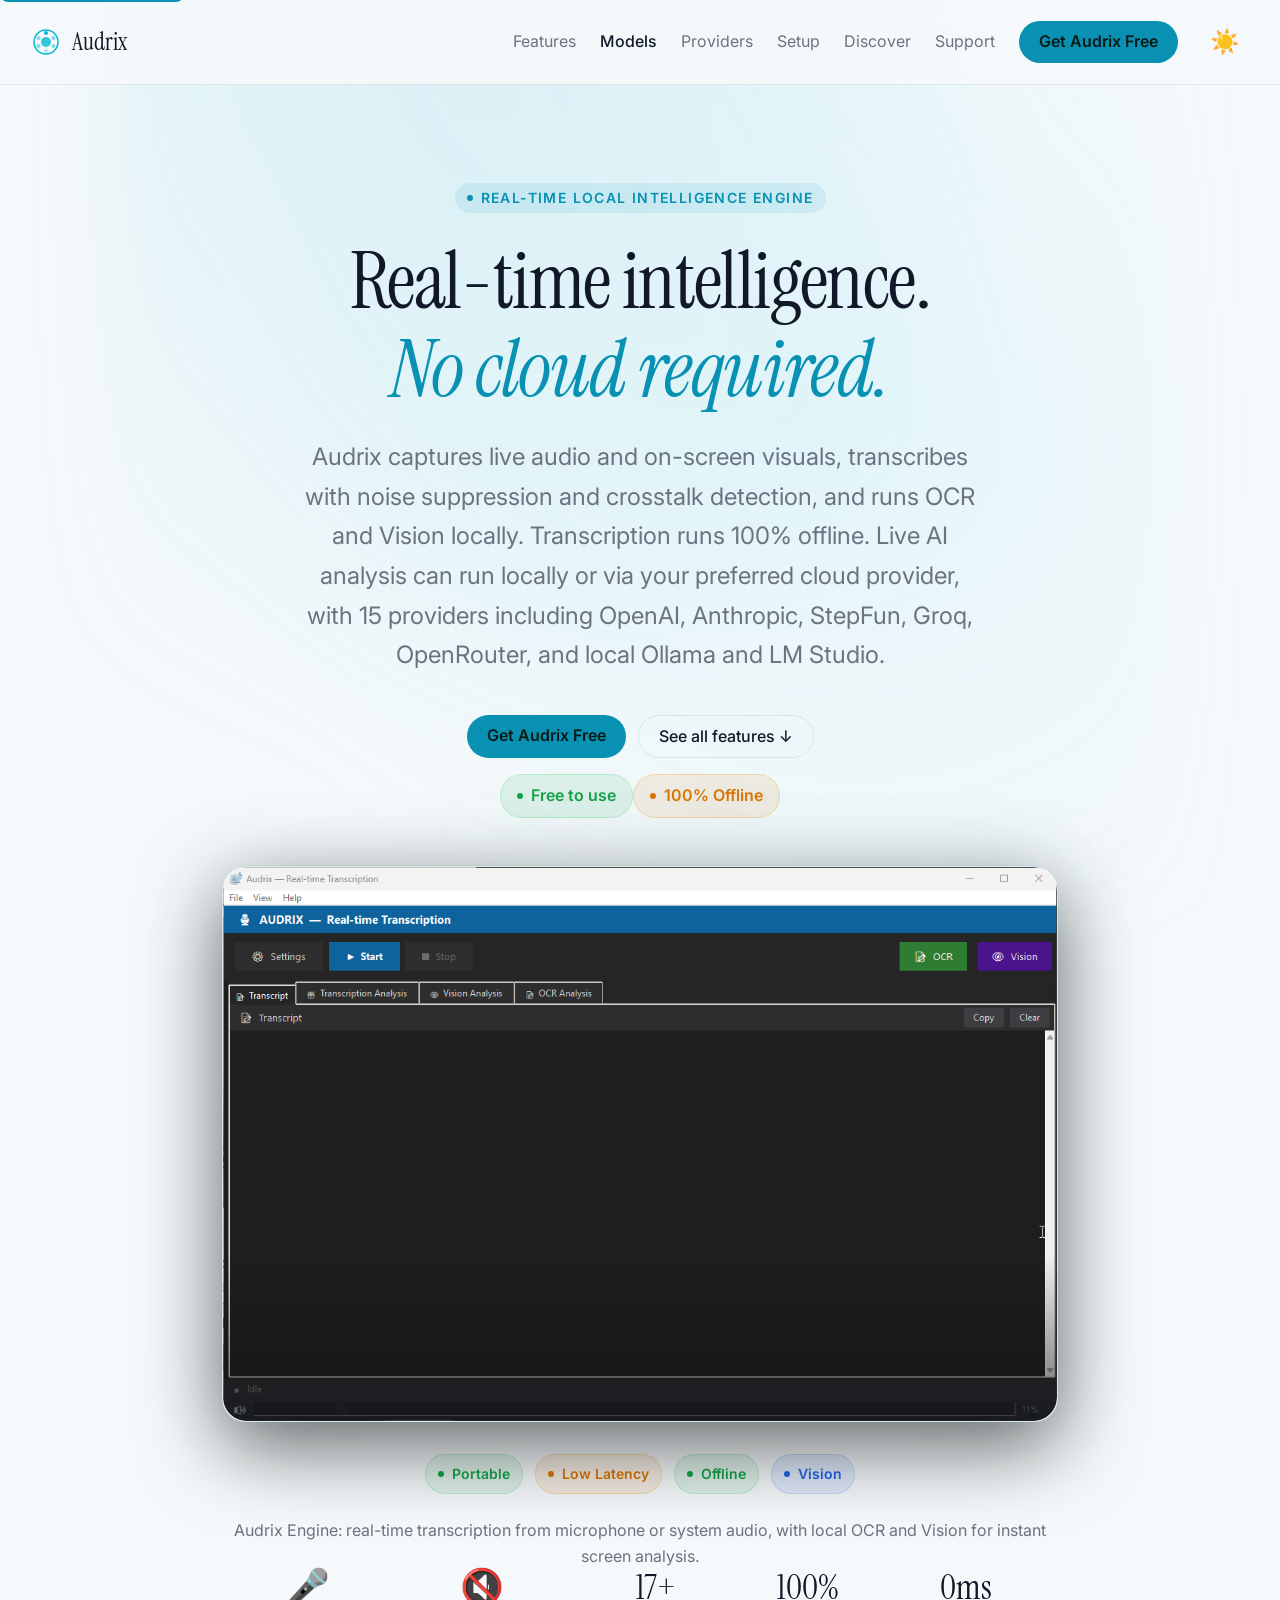
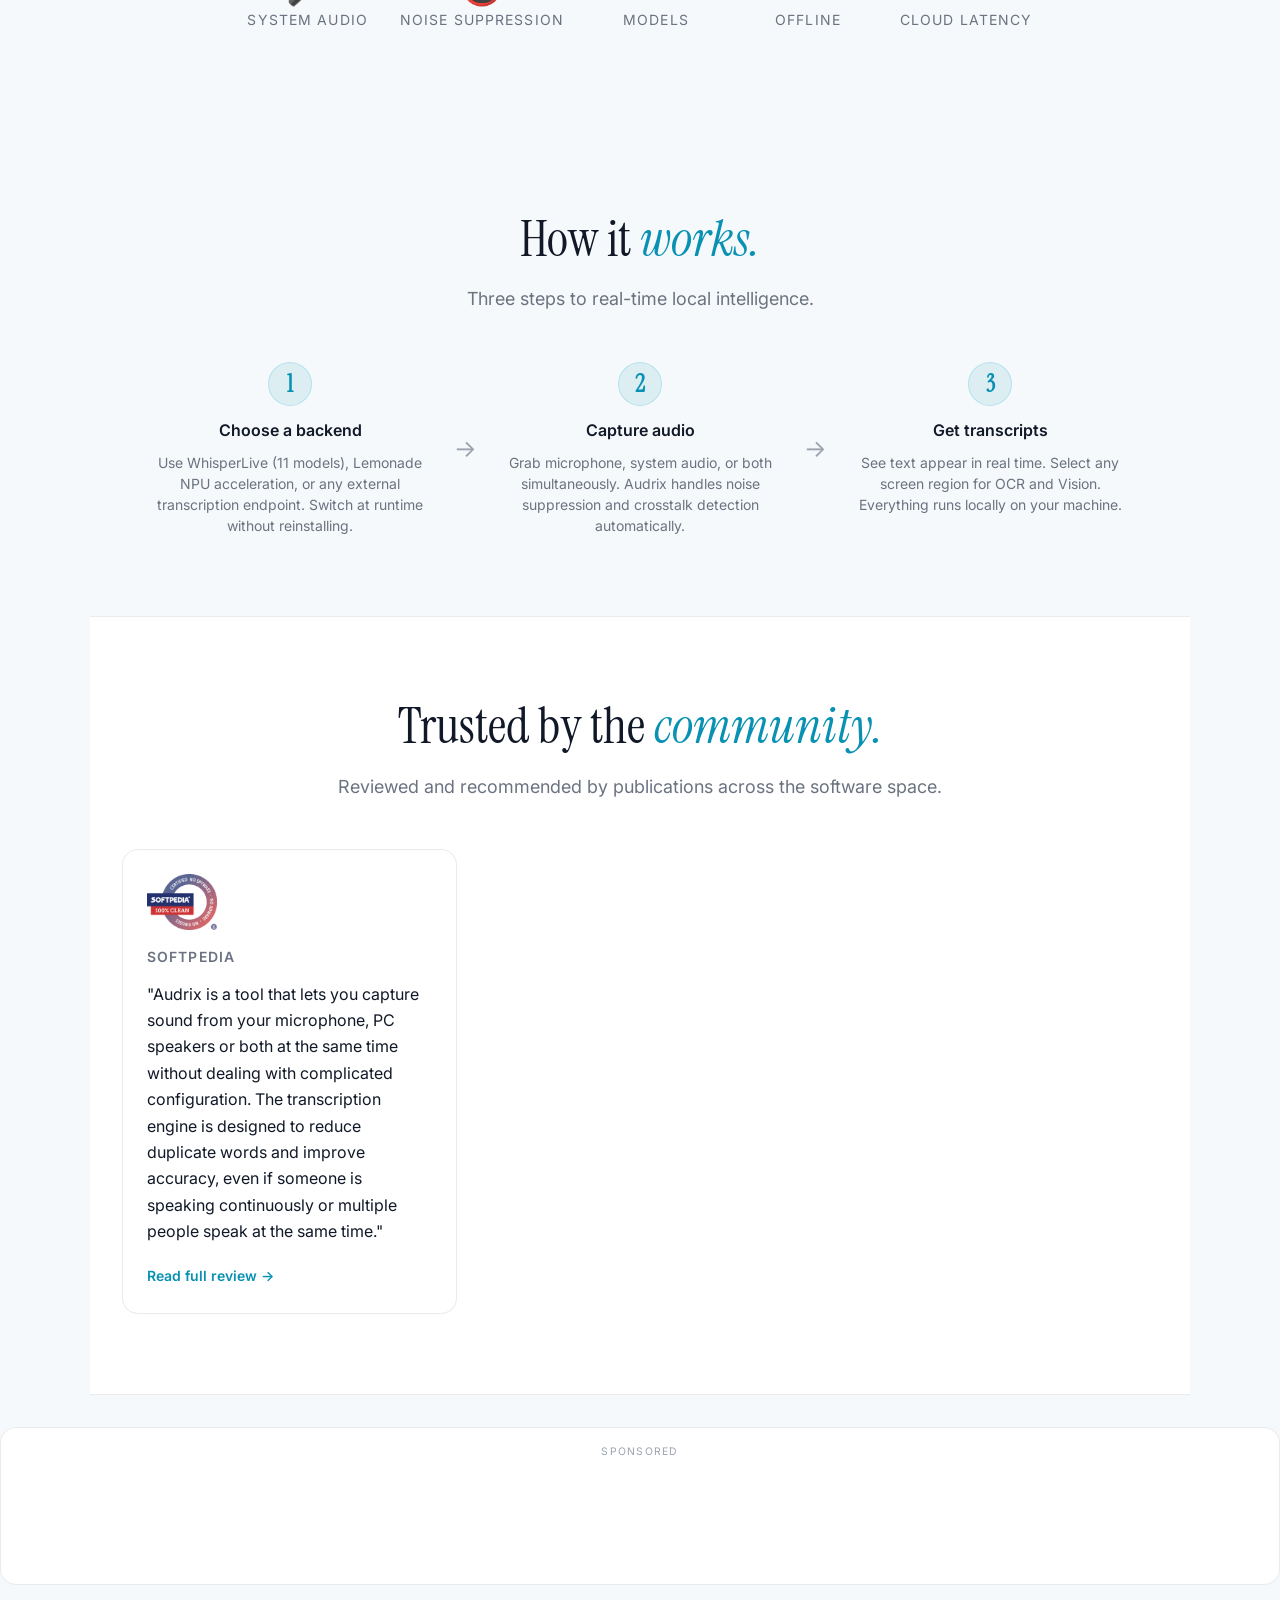
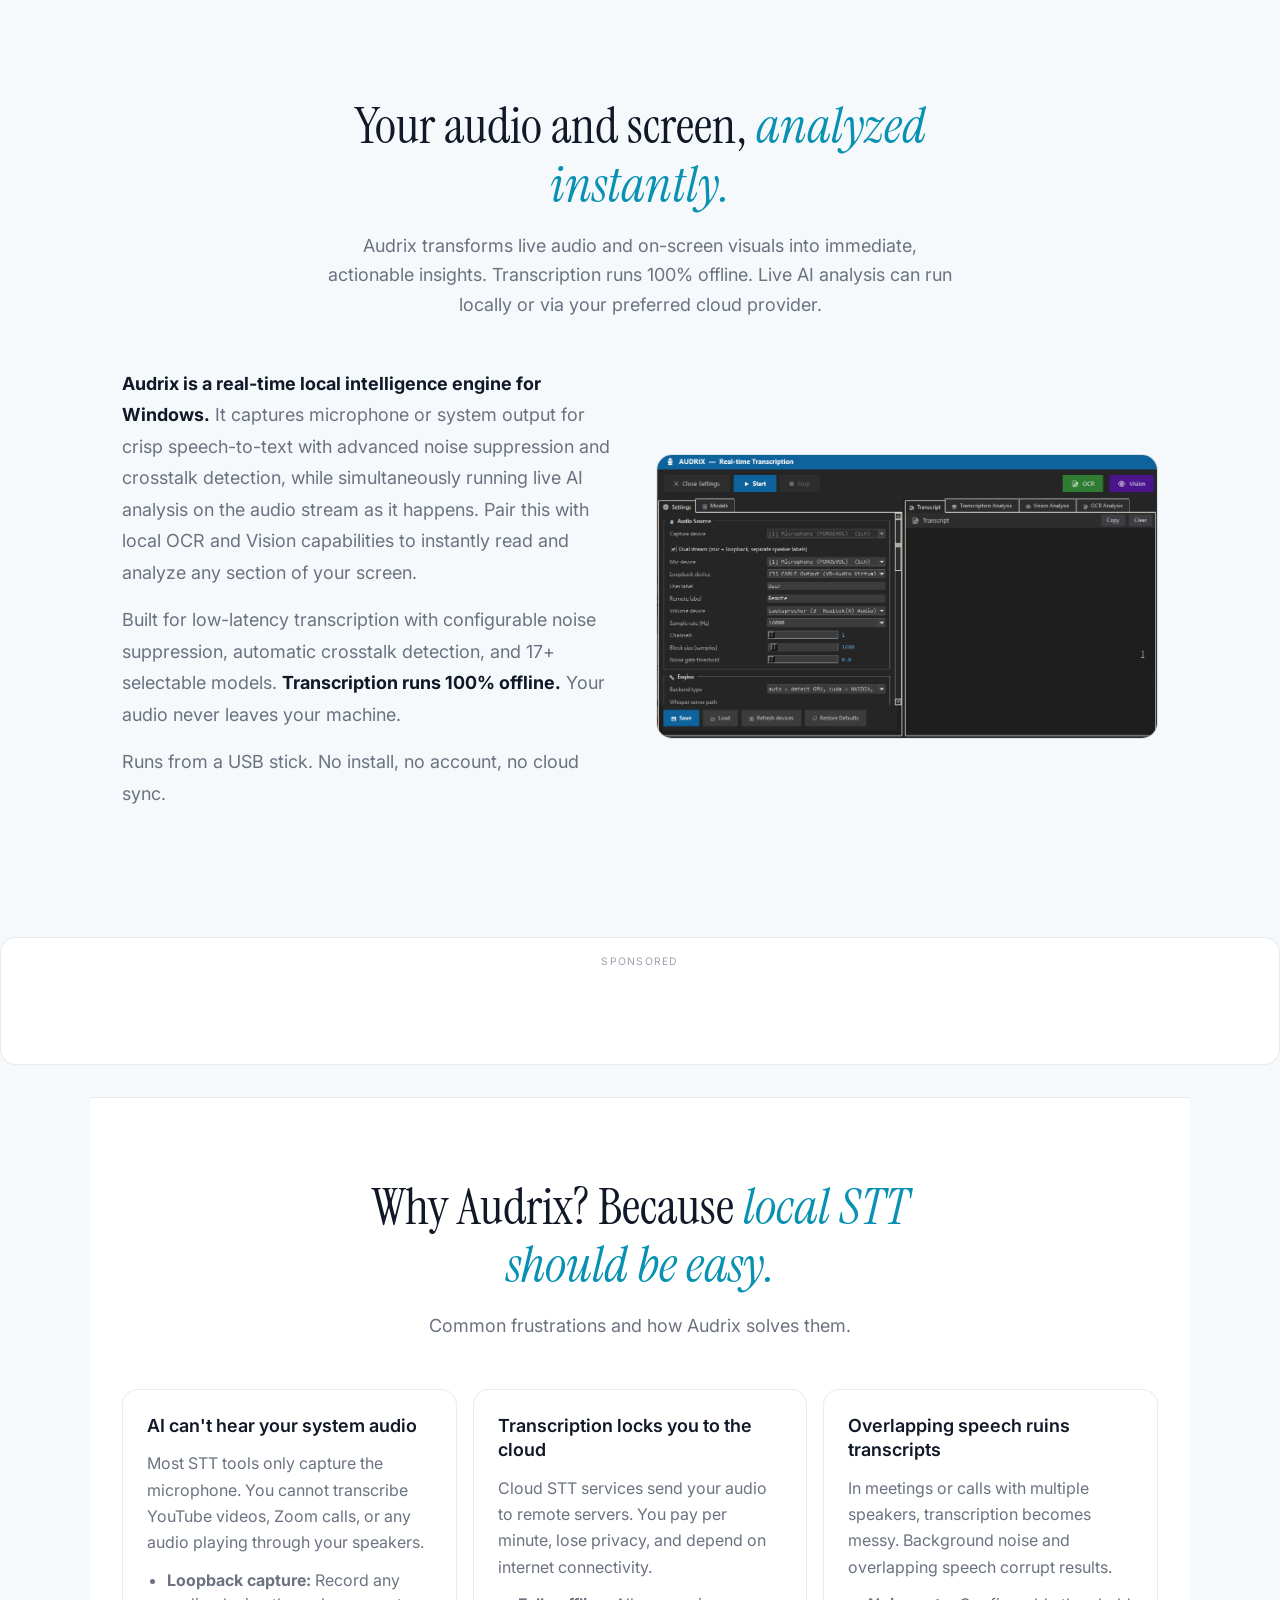
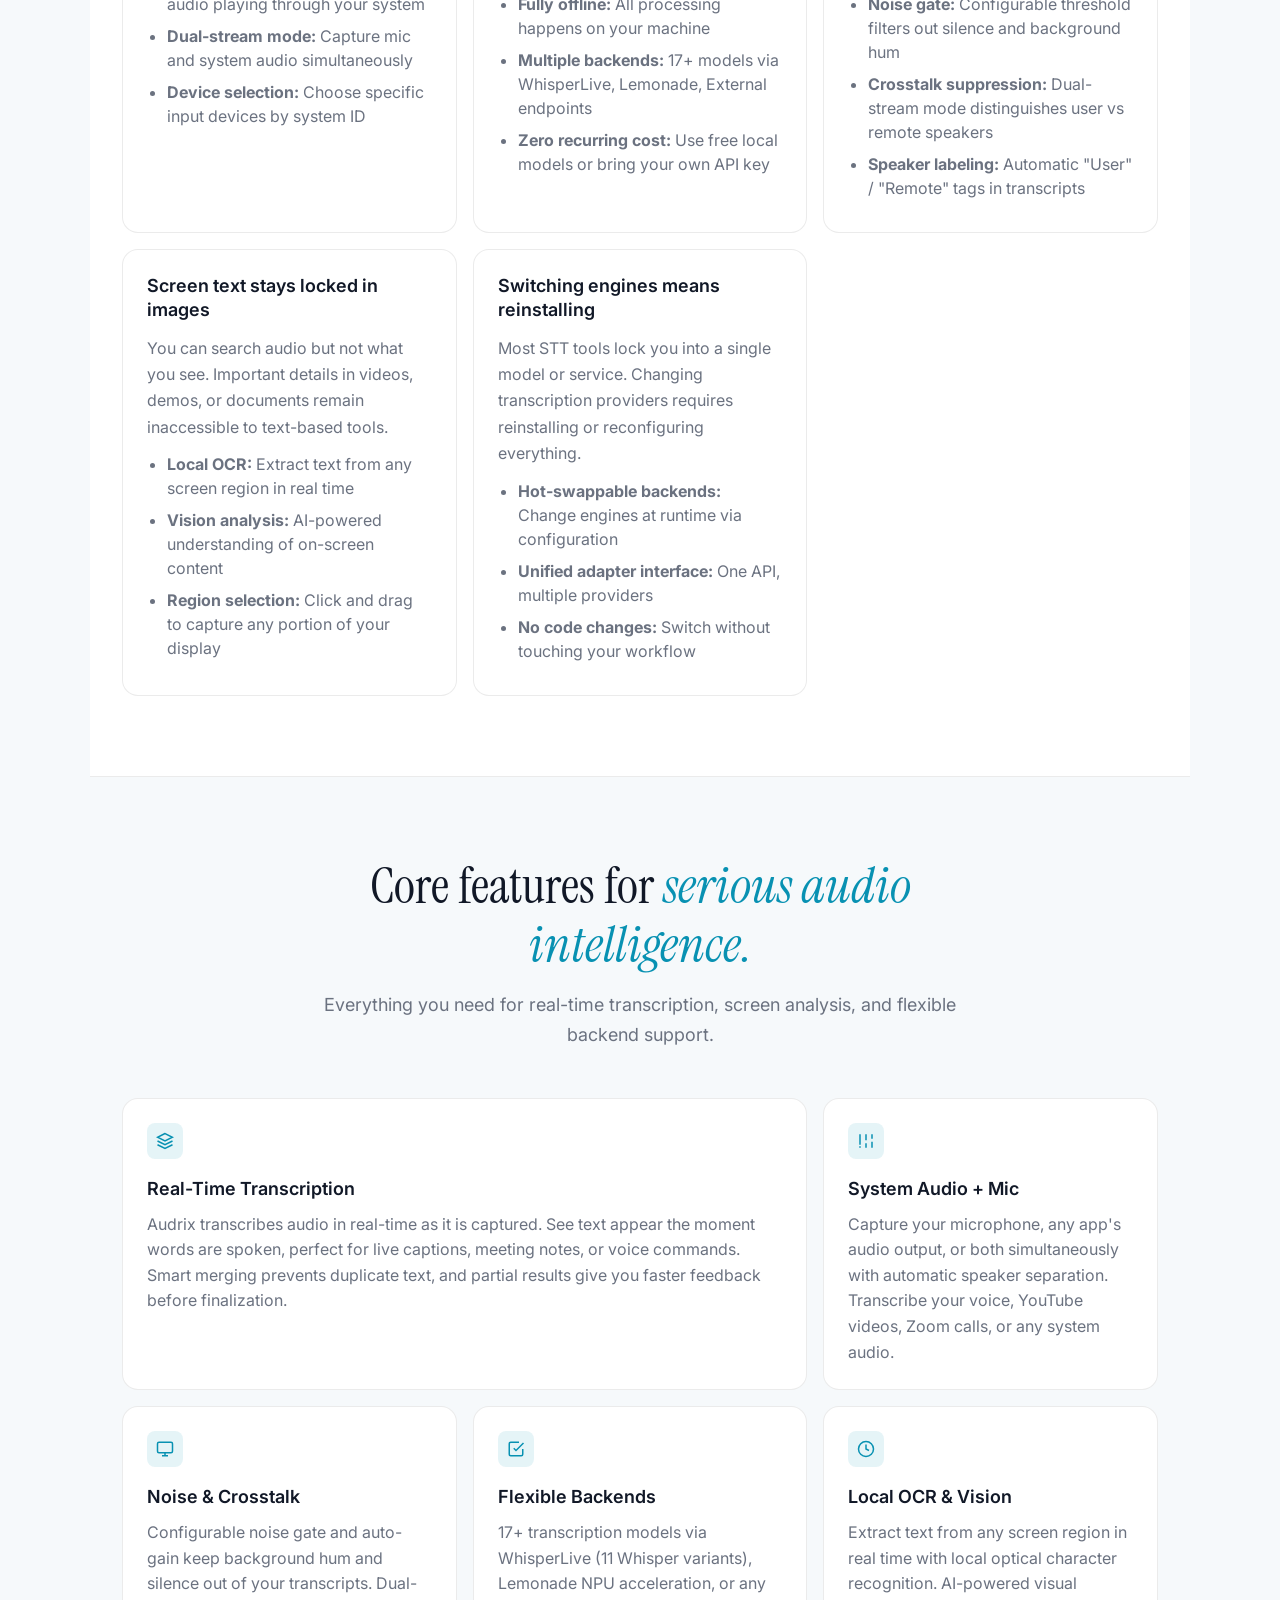
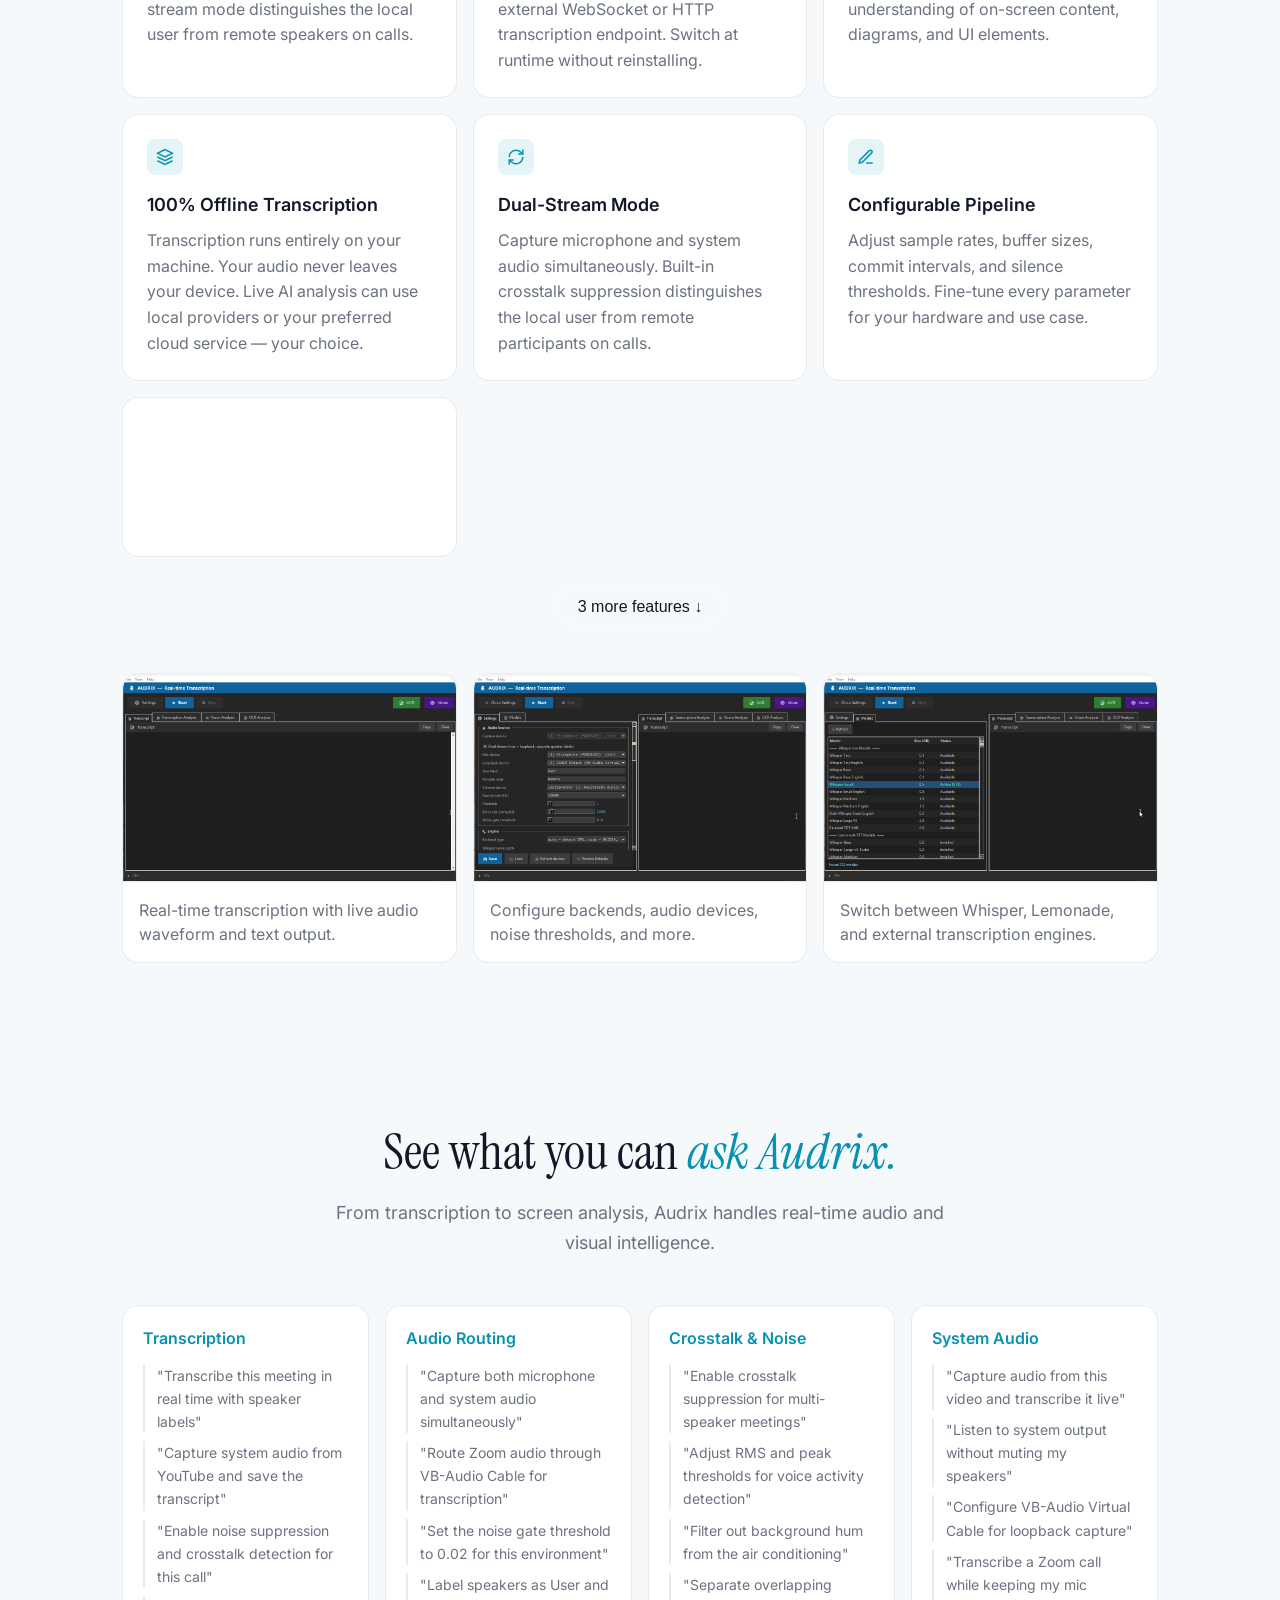
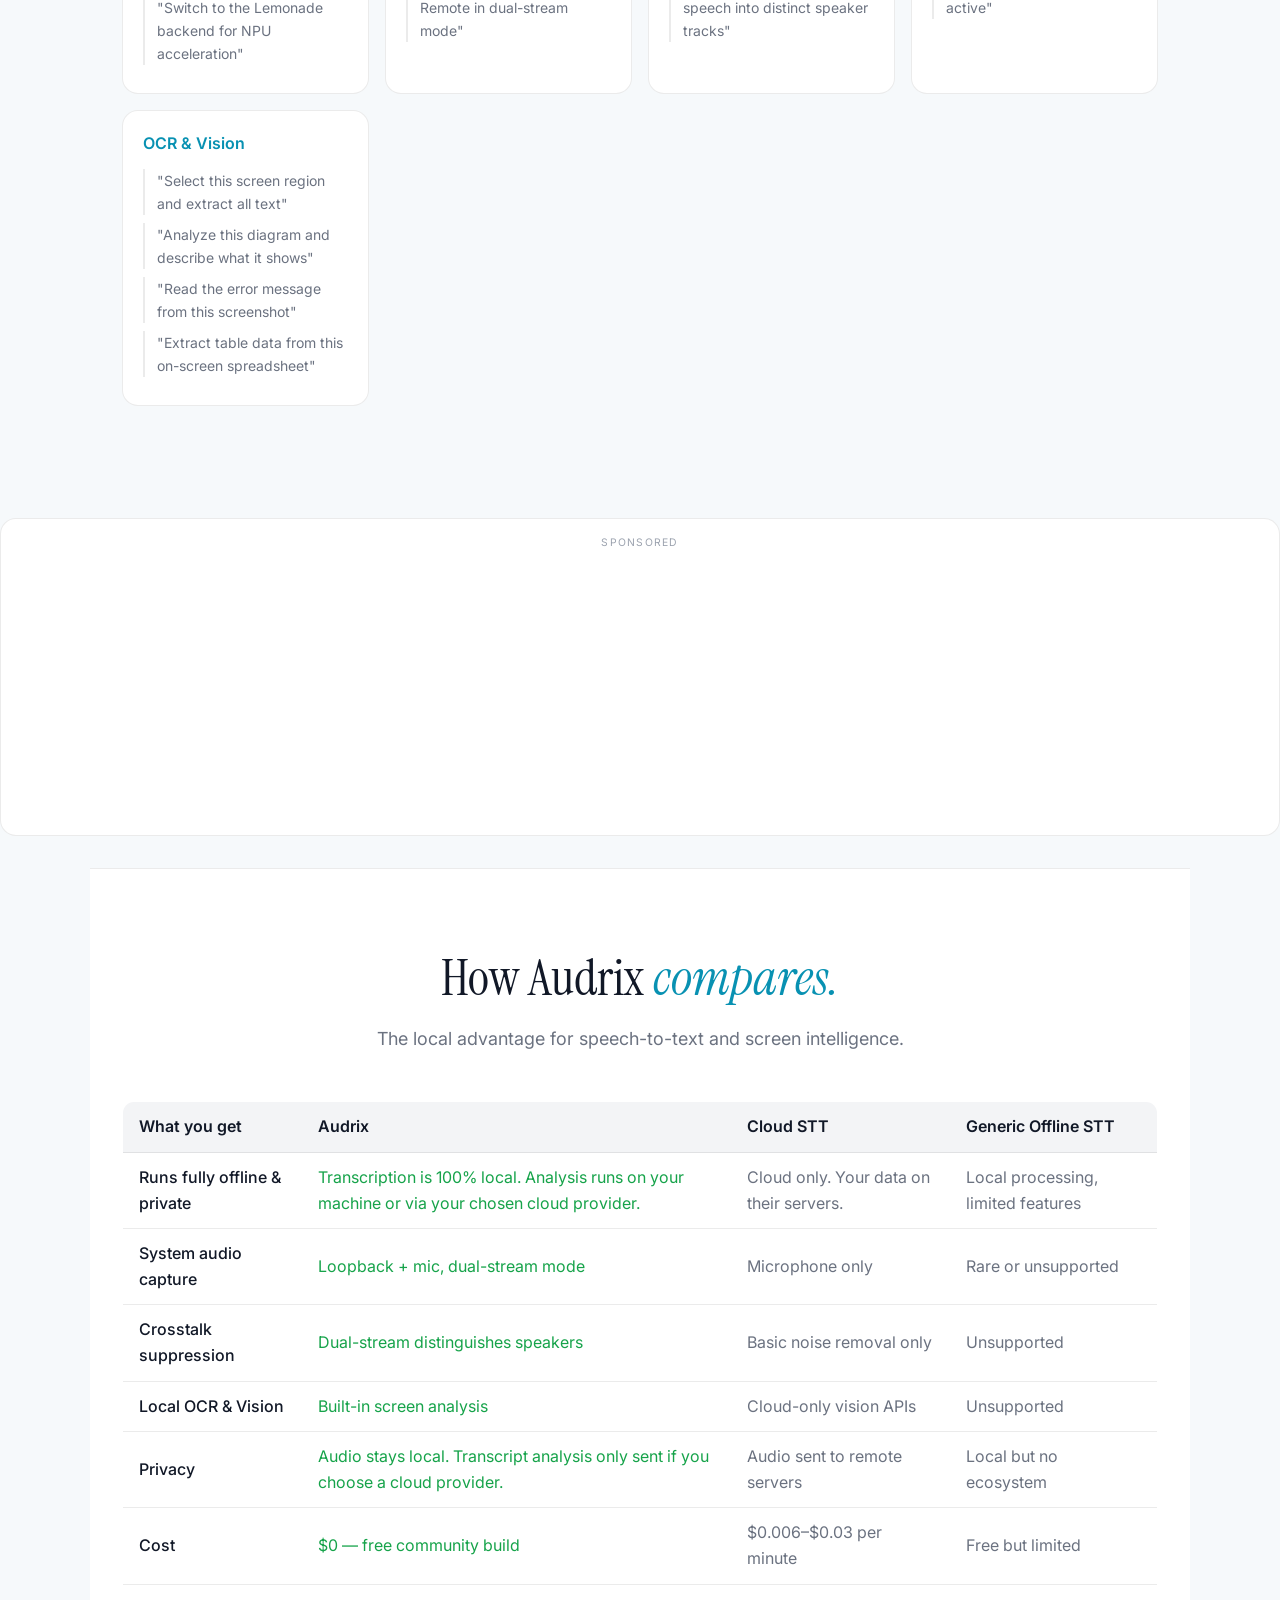
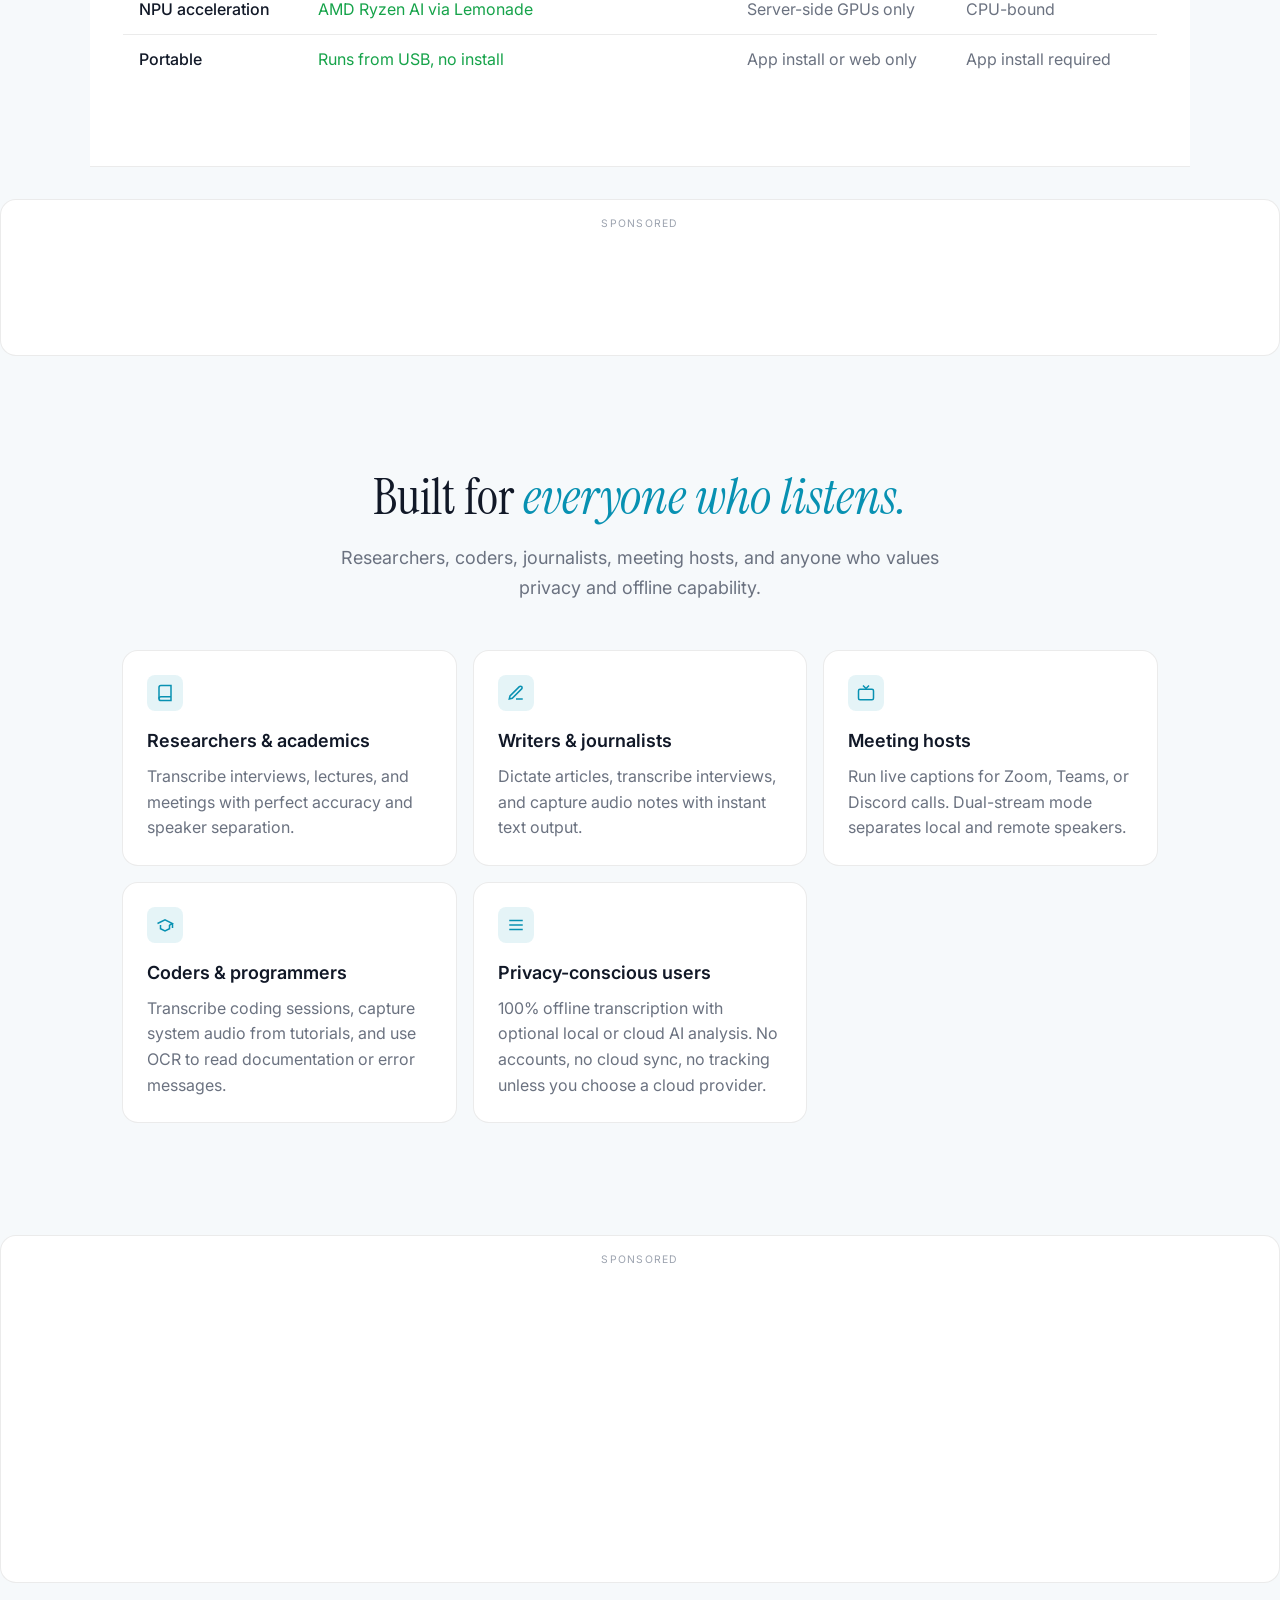
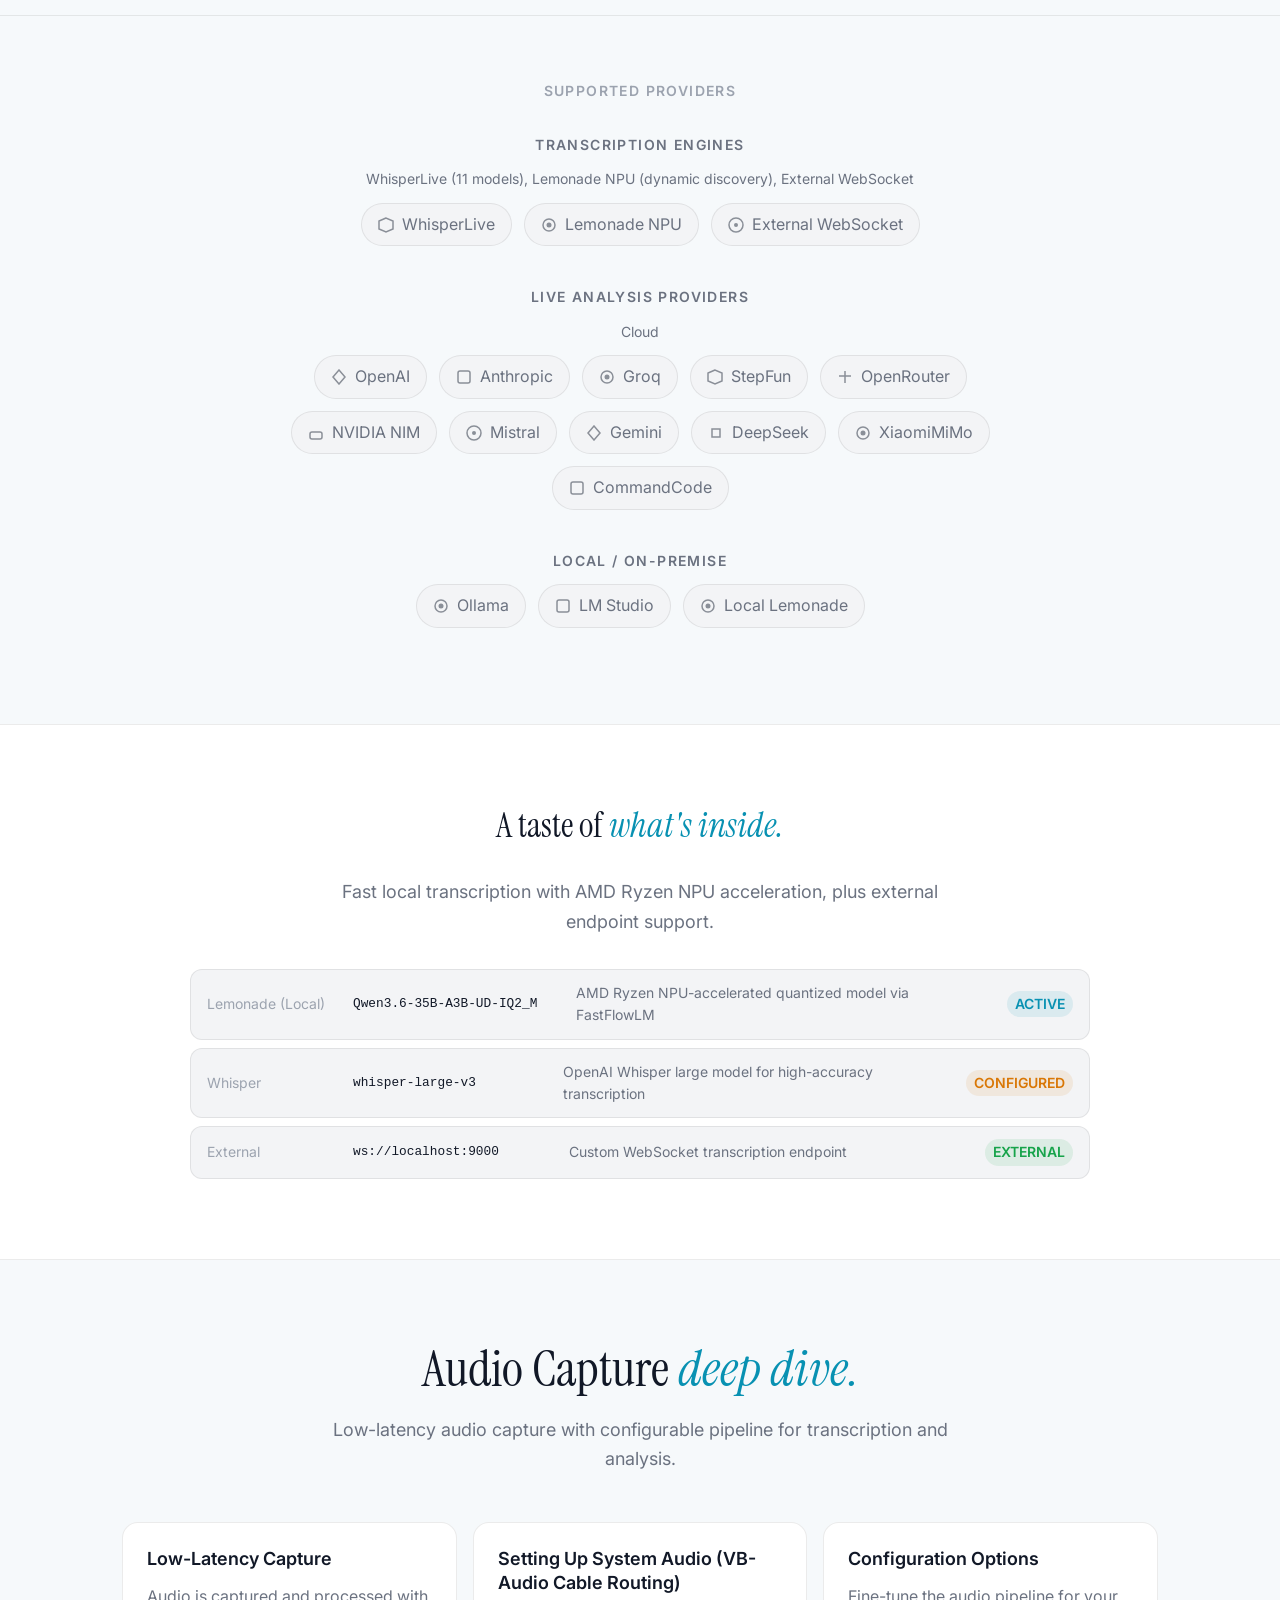
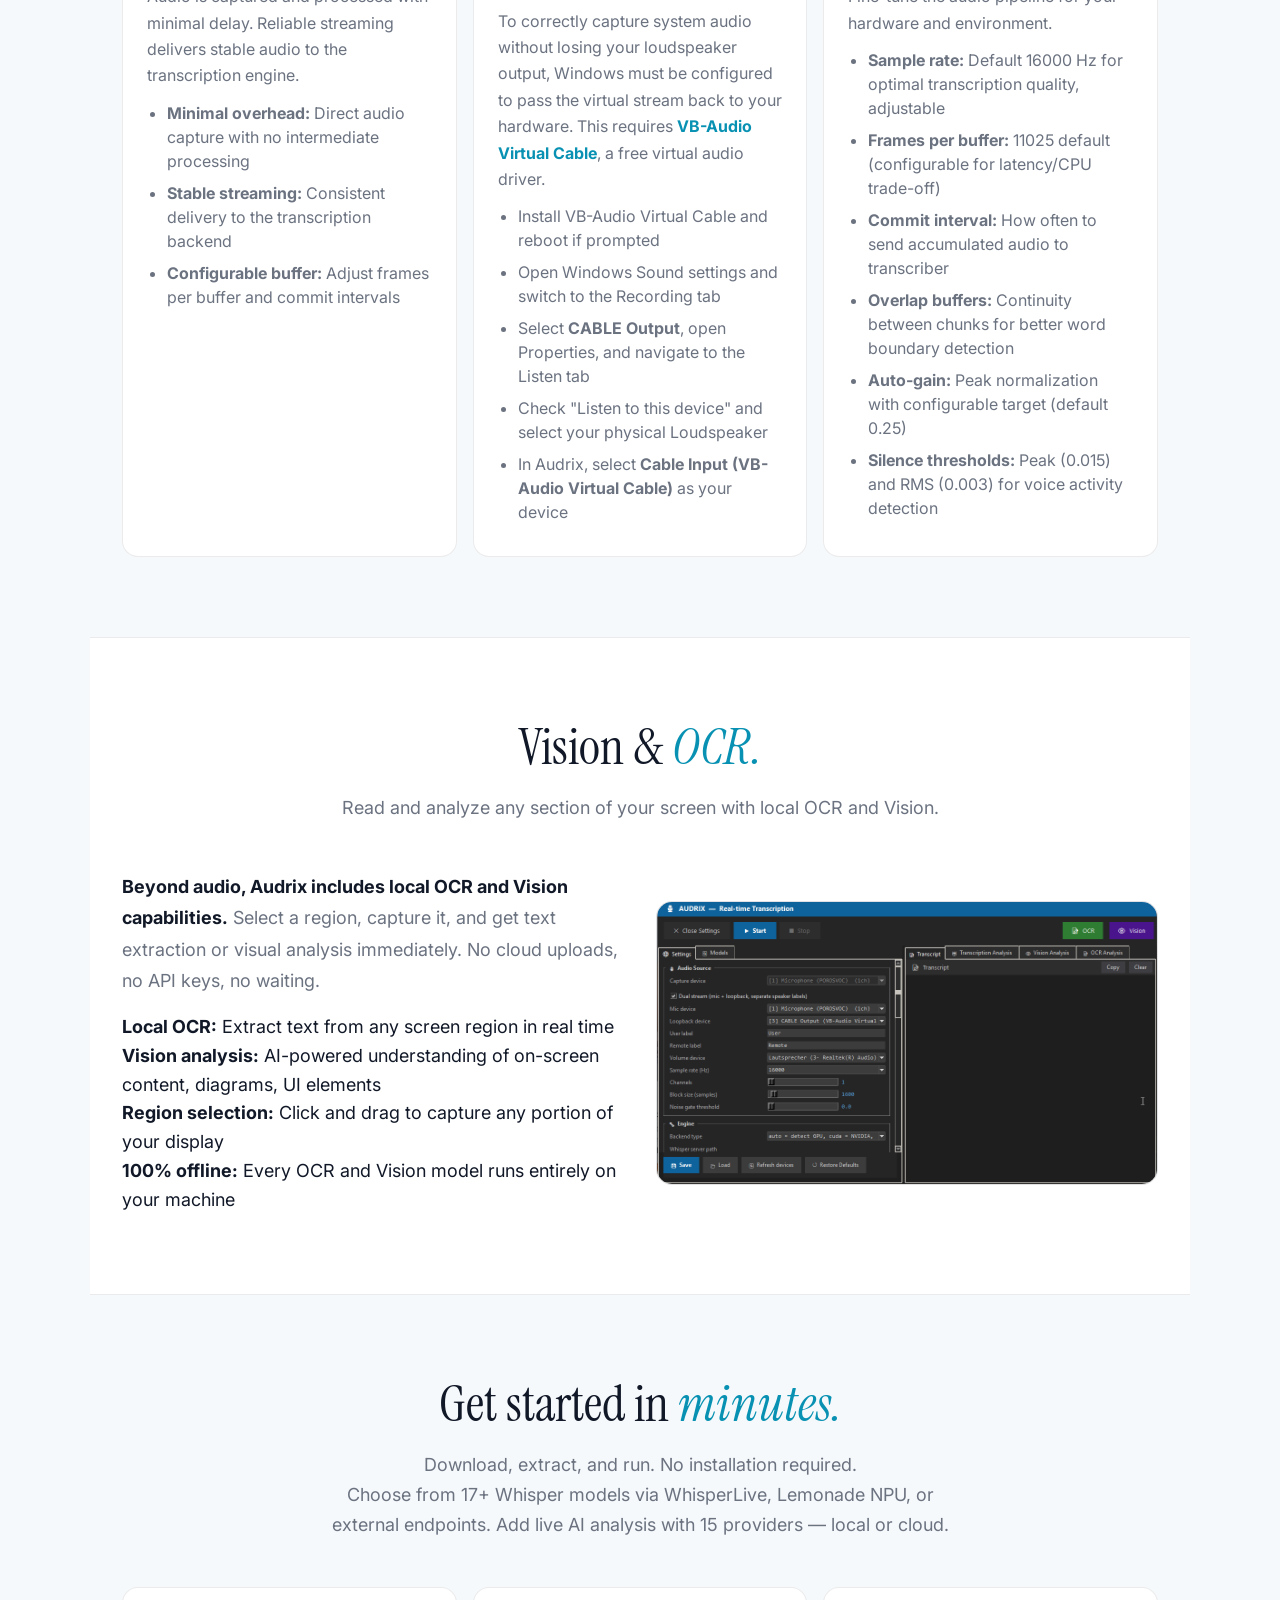
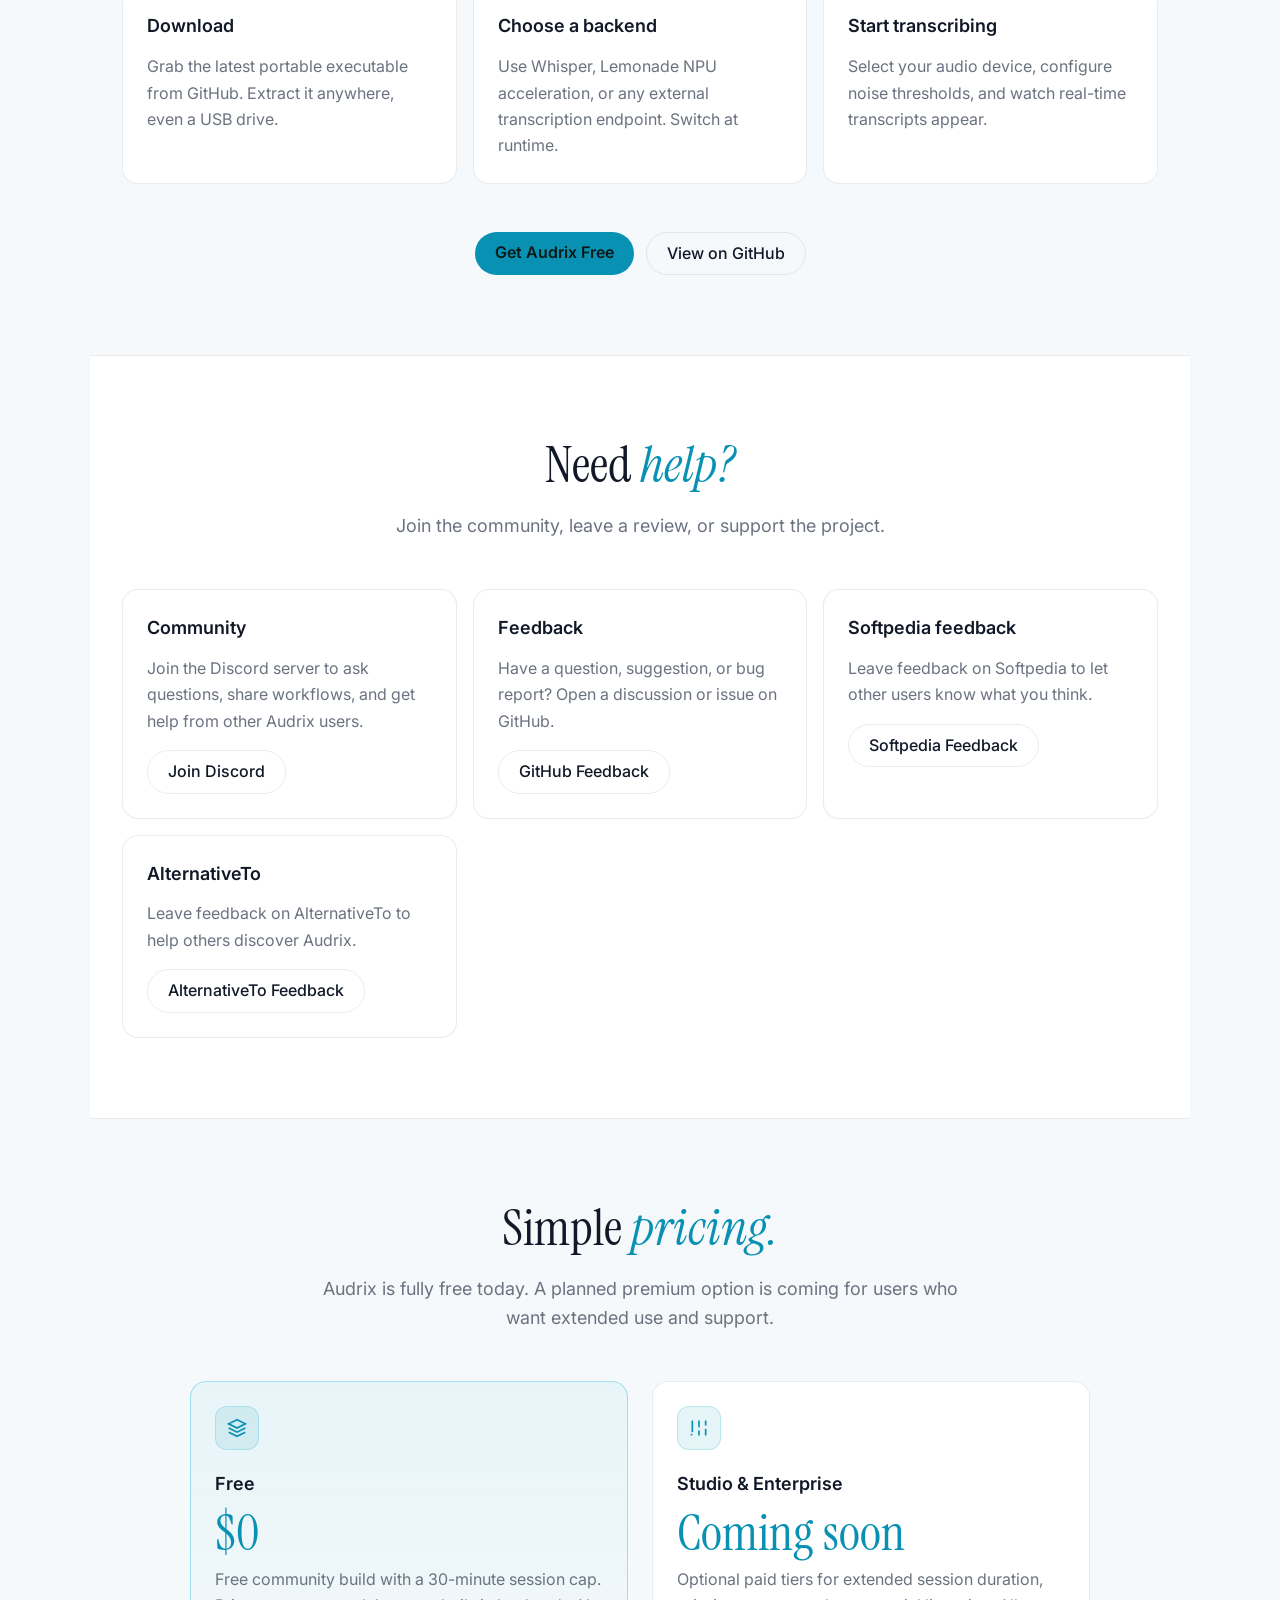
==== docs/index.html @ e97de939 "feat(docs): correct wording audit for models, providers, and offline claims" ====
<!DOCTYPE html>
<html lang="en">
<head>
<meta charset="UTF-8">
<meta name="viewport" content="width=device-width, initial-scale=1.0">
<noscript><meta http-equiv="refresh" content="0; URL=https://tetramatrix.github.io/Audrix/"></noscript>
<script>
(function(){
  var stored=localStorage.getItem('theme');
  if(stored){document.documentElement.setAttribute('data-theme',stored);}
  else if(window.matchMedia&&window.matchMedia('(prefers-color-scheme: light)').matches){
    document.documentElement.setAttribute('data-theme','light');
  }
})();
</script>

<!-- Google Ads -->
<script async src="https://pagead2.googlesyndication.com/pagead/js/adsbygoogle.js?client=ca-pub-6449563648591184"
     crossorigin="anonymous"></script>

<title>Audrix - Real-Time Local Intelligence Engine</title>
<meta name="description" content="Audrix is a real-time local intelligence engine for Windows. 17+ Whisper models for 100% offline speech-to-text, plus live transcript analysis with 15 AI providers — local Ollama, LM Studio, Lemonade, or cloud OpenAI, Anthropic, StepFun, Groq, and more.">
<meta property="og:title" content="Audrix - Real-Time Local Intelligence Engine">
<meta property="og:description" content="Real-time local intelligence on Windows. 17+ Whisper models for offline speech-to-text, plus live transcript analysis with 15 AI providers — local or cloud. Audio stays on your machine.">
<meta property="og:type" content="website">
<meta property="og:url" content="https://tetramatrix.github.io/Audrix/">
<meta name="twitter:card" content="summary_large_image">
<meta name="twitter:title" content="Audrix - Real-Time Local Intelligence Engine">
<meta name="twitter:description" content="Real-time local intelligence on Windows. 17+ Whisper models for offline speech-to-text, plus live transcript analysis with 15 AI providers — local or cloud. Audio stays on your machine.">
<link rel="icon" type="image/x-icon" href="assets/favicon.ico">
<link rel="canonical" href="https://tetramatrix.github.io/Audrix/">
<meta name="robots" content="index, follow">
<meta name="theme-color" content="#0b0f14">
<link rel="preconnect" href="https://fonts.googleapis.com">
<link rel="preconnect" href="https://fonts.gstatic.com" crossorigin>
<link href="https://fonts.googleapis.com/css2?family=Inter:wght@300..700&family=Instrument+Serif:ital@0;1&display=swap" rel="stylesheet">
<script type="application/ld+json">
{
  "@context": "https://schema.org",
  "@type": "SoftwareApplication",
  "name": "Audrix",
  "operatingSystem": "Windows 10/11",
  "applicationCategory": "SpeechRecognition, OCR, AudioCapture",
  "offers": { "@type": "Offer", "price": "0" },
  "screenshot": ["Audrix_Main.png", "Audrix_Settings.png", "Audrix_Models.png"],
  "url": "https://tetramatrix.github.io/Audrix/",
  "downloadUrl": "https://github.com/Tetramatrix/Audrix/releases/latest/download/Audrix_Community.exe",
  "softwareVersion": "1.0.2",
  "author": { "@type": "Organization", "name": "Tetramatrix" },
  "sameAs": [
    "https://github.com/Tetramatrix/Audrix",
    "https://www.softpedia.com/get/Office-tools/Audrix.shtml",
    "https://alternativeto.net/software/audrix"
  ],
  "description": "17+ Whisper models for 100% offline speech-to-text, plus live transcript analysis with 15 AI providers — local Ollama, LM Studio, Lemonade, or cloud OpenAI, Anthropic, StepFun, Groq, and more. Audio stays on your machine."
}
</script>
<script type="application/ld+json">
{
  "@context": "https://schema.org",
  "@type": "FAQPage",
  "mainEntity": [
    {
      "@type": "Question",
      "name": "Does Audrix cost anything?",
      "acceptedAnswer": {
        "@type": "Answer",
        "text": "Audrix is free to download and use. A free community build is available with a 30-minute session cap. Studio and Enterprise editions are available for extended use."
      }
    },
    {
      "@type": "Question",
      "name": "Does my data leave my machine?",
      "acceptedAnswer": {
        "@type": "Answer",
        "text": "Transcription audio stays 100% local. Transcript text is only sent to the cloud if you choose a cloud LLM provider for live analysis. You can run entirely offline with local providers like Ollama, LM Studio, or Lemonade."
      }
    },
    {
      "@type": "Question",
      "name": "Can I run it from a USB stick?",
      "acceptedAnswer": {
        "@type": "Answer",
        "text": "Yes. Audrix is a portable executable. Extract it anywhere and run it. No installation, no registry changes, no admin rights required."
      }
    },
    {
      "@type": "Question",
      "name": "What transcription backends are supported?",
      "acceptedAnswer": {
        "@type": "Answer",
        "text": "Audrix supports WhisperLive (11 Whisper models: tiny through large-v3, plus distil-small.en and Parakeet TDT 0.6B), Lemonade NPU acceleration with dynamic model discovery, and any external WebSocket or HTTP transcription endpoint. Backends are hot-swappable at runtime."
      }
    },
    {
      "@type": "Question",
      "name": "Does it support system audio capture?",
      "acceptedAnswer": {
        "@type": "Answer",
        "text": "Yes. Audrix captures microphone, system audio (loopback), or both simultaneously. Dual-stream mode distinguishes the local user from remote speakers on calls."
      }
    }
  ]
}
</script>

<style>
/* Art direction: Real-time local intelligence → precise, technical, electric
   Palette: deep dark surfaces, cyan accent, restrained color
   Typography: Instrument Serif display + Inter body */

:root, [data-theme="dark"] {
  --color-bg:             #0b0f14;
  --color-surface:        #111820;
  --color-surface-2:      #19222d;
  --color-surface-3:      #202a37;
  --color-border:         rgba(255,255,255,0.08);
  --color-text:           #e8eaed;
  --color-text-muted:     #8a8f98;
  --color-text-faint:     #4a4f58;
  --color-primary:        #06b6d4;
  --color-primary-hover:  #22d3ee;
  --color-primary-dim:    rgba(6,182,212,0.12);
  --color-primary-glow:   rgba(6,182,212,0.06);
  --color-free:           #4ade80;
  --color-free-dim:       rgba(74,222,128,0.12);
  --color-cloud:          #60a5fa;
  --color-cloud-dim:      rgba(96,165,250,0.12);
  --color-local:          #f59e0b;
  --color-local-dim:      rgba(245,158,11,0.12);

  --font-display: 'Instrument Serif', Georgia, serif;
  --font-body: 'Inter', system-ui, sans-serif;

  --text-xs:   clamp(0.75rem, 0.7rem + 0.25vw, 0.875rem);
  --text-sm:   clamp(0.875rem, 0.8rem + 0.35vw, 1rem);
  --text-base: clamp(1rem, 0.95rem + 0.25vw, 1.125rem);
  --text-lg:   clamp(1.125rem, 1rem + 0.75vw, 1.5rem);
  --text-xl:   clamp(1.5rem, 1.2rem + 1.25vw, 2.25rem);
  --text-2xl:  clamp(2rem, 1.2rem + 2.5vw, 3.5rem);
  --text-hero: clamp(2.5rem, 1rem + 5vw, 5rem);

  --space-1: 0.25rem; --space-2: 0.5rem; --space-3: 0.75rem;
  --space-4: 1rem; --space-5: 1.25rem; --space-6: 1.5rem;
  --space-8: 2rem; --space-10: 2.5rem; --space-12: 3rem;
  --space-16: 4rem; --space-20: 5rem; --space-24: 6rem;

  --radius-sm: 0.375rem; --radius-md: 0.5rem; --radius-lg: 0.75rem;
  --radius-xl: 1rem; --radius-2xl: 1.5rem; --radius-full: 9999px;
}

[data-theme="light"] {
  --color-bg:             #f6f9fb;
  --color-surface:        #ffffff;
  --color-surface-2:      #f3f4f6;
  --color-surface-3:      #e5e7eb;
  --color-border:         rgba(0,0,0,0.08);
  --color-text:           #111827;
  --color-text-muted:     #6b7280;
  --color-text-faint:     #9ca3af;
  --color-primary:        #0891b2;
  --color-primary-hover:  #0e7490;
  --color-primary-dim:    rgba(8,145,178,0.1);
  --color-primary-glow:   rgba(8,145,178,0.05);
  --color-free:           #16a34a;
  --color-free-dim:       rgba(22,163,74,0.1);
  --color-cloud:          #2563eb;
  --color-cloud-dim:      rgba(37,99,235,0.1);
  --color-local:          #d97706;
  --color-local-dim:      rgba(217,119,6,0.1);
}

*, *::before, *::after { box-sizing: border-box; margin: 0; padding: 0; }
html { scroll-behavior: smooth; -webkit-font-smoothing: antialiased; }
section[id] { scroll-margin-top: 84px; }
@media (prefers-reduced-motion: reduce) {
  html { scroll-behavior: auto; }
  .hero::before { animation: none; }
  .badge-dot { animation: none; }
  .reveal { transition: none; opacity: 1; transform: none; }
  .screenshot-card, .screenshot-card img, .discover-card { transition: none; }
}
body {
  min-height: 100dvh;
  font-family: var(--font-body);
  font-size: var(--text-base);
  color: var(--color-text);
  background: var(--color-bg);
  line-height: 1.6;
  overflow-x: hidden;
  padding-bottom: 240px;
}
img { display: block; max-width: 100%; height: auto; }
.skip-link {
  position: absolute;
  top: -40px;
  left: 0;
  background: var(--color-primary);
  color: #fff;
  padding: var(--space-2) var(--space-4);
  z-index: 100;
  text-decoration: none;
  font-size: var(--text-sm);
  border-radius: var(--radius-md);
}
.skip-link:focus { top: var(--space-2); left: var(--space-2); }
ul { list-style: none; }
a { color: var(--color-primary); text-decoration: none; }
a:hover { color: var(--color-primary-hover); }

/* NAV */
nav {
  display: flex;
  align-items: center;
  justify-content: space-between;
  padding: var(--space-5) var(--space-8);
  border-bottom: 1px solid var(--color-border);
  position: sticky; top: 0; z-index: 50;
  background: color-mix(in srgb, var(--color-bg) 90%, transparent);
  backdrop-filter: blur(12px);
  transition: box-shadow 200ms ease;
}
nav.scrolled {
  box-shadow: 0 1px 24px rgba(0,0,0,0.25);
}
.nav-logo {
  display: flex; align-items: center; gap: var(--space-3);
  font-family: var(--font-display);
  font-size: var(--text-lg);
  color: var(--color-text);
  text-decoration: none;
}
.nav-links { display: flex; align-items: center; gap: var(--space-6); }
.nav-links a {
  color: var(--color-text-muted); text-decoration: none;
  font-size: var(--text-sm); transition: color 160ms ease;
}
.nav-links a:hover { color: var(--color-text); }
.nav-links a.active { color: var(--color-text); font-weight: 500; }
.nav-links .btn-primary { color: #0a1a17; }
.btn-primary {
  background: var(--color-primary);
  color: #0a1a17;
  font-size: var(--text-sm);
  font-weight: 600;
  padding: var(--space-2) var(--space-5);
  border-radius: var(--radius-full);
  border: none; cursor: pointer;
  text-decoration: none;
  transition: background 160ms ease, transform 120ms ease;
  display: inline-block;
}
.btn-primary:hover { background: var(--color-primary-hover); transform: translateY(-1px); color: #0a1a17; }
.btn-outline {
  border: 1px solid var(--color-border);
  color: var(--color-text);
  font-size: var(--text-sm);
  font-weight: 500;
  padding: var(--space-2) var(--space-5);
  border-radius: var(--radius-full);
  cursor: pointer;
  text-decoration: none;
  transition: border-color 160ms ease, background 160ms ease;
  display: inline-block;
}
.btn-outline:hover { border-color: var(--color-primary); background: var(--color-primary-dim); }
#toggleFeatures {
  border-color: rgba(255,255,255,0.35);
  background: rgba(255,255,255,0.06);
  color: var(--color-text);
}
#toggleFeatures:hover {
  border-color: var(--color-primary);
  background: var(--color-primary-dim);
  color: var(--color-primary);
}
.btn-store {
  display: inline-flex;
  align-items: center;
  justify-content: center;
  padding: 0;
  border: none;
  background: transparent;
  border-radius: var(--radius-md);
  overflow: hidden;
  transition: transform 120ms ease;
}
.btn-store:hover { transform: translateY(-1px); }
.btn-store img { height: 40px; width: auto; display: block; }

/* HERO */
.hero {
  padding: clamp(var(--space-16), 10vw, var(--space-24)) var(--space-8);
  text-align: center;
  max-width: 900px;
  margin: 0 auto;
  position: relative;
}
.hero-eyebrow {
  display: inline-flex; align-items: center; gap: var(--space-2);
  font-size: var(--text-xs);
  font-weight: 600;
  text-transform: uppercase;
  letter-spacing: 0.1em;
  color: var(--color-primary);
  background: var(--color-primary-dim);
  padding: var(--space-1) var(--space-3);
  border-radius: var(--radius-full);
  margin-bottom: var(--space-6);
}
.hero h1 {
  font-family: var(--font-display);
  font-size: var(--text-hero);
  font-weight: 400;
  line-height: 1.1;
  margin-bottom: var(--space-6);
  letter-spacing: -0.02em;
}
.hero h1 em {
  font-style: italic;
  color: var(--color-primary);
}
.hero-sub {
  font-size: var(--text-lg);
  color: var(--color-text-muted);
  max-width: 680px;
  margin: 0 auto var(--space-10);
  line-height: 1.65;
}
.hero-actions {
  display: flex; gap: var(--space-3); justify-content: center; flex-wrap: wrap;
  margin-bottom: var(--space-4);
}
.hero-badge {
  display: flex; justify-content: center;
  margin-bottom: var(--space-12);
}
.hero-badge .badge {
  font-size: var(--text-sm);
  padding: var(--space-2) var(--space-4);
}
.hero-stats {
  display: flex; gap: var(--space-8); justify-content: center; flex-wrap: wrap;
}
.stat {
  text-align: center;
  min-width: 120px;
}
.stat-number {
  font-family: var(--font-display);
  font-size: var(--text-xl);
  color: var(--color-text);
  display: block;
  line-height: 1;
}
.stat-label {
  font-size: var(--text-xs);
  color: var(--color-text-muted);
  text-transform: uppercase;
  letter-spacing: 0.08em;
}

/* HERO ORB */
.hero::before {
  content: "";
  position: absolute;
  inset: -20% -10% auto;
  height: 70%;
  background:
    radial-gradient(ellipse at 30% 20%, rgba(6,182,212,0.12) 0%, transparent 60%),
    radial-gradient(ellipse at 70% 60%, rgba(34,211,238,0.08) 0%, transparent 60%);
  filter: blur(40px);
  animation: hero-orb 10s ease-in-out infinite alternate;
  pointer-events: none;
  z-index: 0;
}
.hero > * { position: relative; z-index: 1; }
@keyframes hero-orb {
  0%   { transform: translate(0, 0) scale(1); }
  100% { transform: translate(-3%, 4%) scale(1.06); }
}

/* SECTION REVEAL */
.reveal {
  opacity: 0;
  transform: translateY(24px);
  transition: opacity 700ms ease, transform 700ms ease;
}
.reveal.revealed {
  opacity: 1;
  transform: translateY(0);
}

/* BADGE PULSE */
@keyframes badge-pulse {
  0%, 100% { opacity: 1; transform: scale(1); }
  50%      { opacity: 0.6; transform: scale(1.25); }
}
.badge-dot { animation: badge-pulse 2.4s ease-in-out infinite; }

/* SCREENSHOT HOVER */
.screenshot-card {
  background: var(--color-surface);
  border: 1px solid var(--color-border);
  border-radius: var(--radius-xl);
  overflow: hidden;
  transition: transform 200ms ease, box-shadow 200ms ease;
}
.screenshot-card:hover {
  transform: translateY(-4px);
  box-shadow: 0 20px 48px rgba(0,0,0,0.35);
}
.screenshot-card img {
  width: 100%;
  aspect-ratio: 16/10;
  object-fit: cover;
  border-bottom: 1px solid var(--color-border);
  transition: transform 300ms ease;
}
.screenshot-card:hover img {
  transform: scale(1.04);
}

/* SCREENSHOT SHOWCASE */
.showcase {
  padding: 0 var(--space-8) var(--space-20);
  max-width: 1100px;
  margin: 0 auto;
}
.screenshot-wrap {
  position: relative;
  border-radius: var(--radius-2xl);
  overflow: hidden;
  border: 1px solid var(--color-border);
  box-shadow:
    0 0 0 1px rgba(6,182,212,0.08),
    0 24px 80px rgba(0,0,0,0.6),
    0 0 120px rgba(6,182,212,0.04);
}
.screenshot-wrap::before {
  content: "";
  position: absolute; inset: 0;
  background: linear-gradient(to bottom,
    transparent 70%,
    rgba(11,15,20,0.6) 100%);
  z-index: 1; pointer-events: none;
  border-radius: var(--radius-2xl);
}
.screenshot-wrap img {
  width: 100%; display: block;
  border-radius: var(--radius-2xl);
}
.screenshot-caption {
  text-align: center;
  margin-top: var(--space-6);
  font-size: var(--text-sm);
  color: var(--color-text-muted);
}

/* FREE BADGE FLOATING */
.floating-badges {
  display: flex; gap: var(--space-3); justify-content: center; flex-wrap: wrap;
  margin-top: var(--space-8);
  margin-bottom: var(--space-4);
}
.badge {
  display: inline-flex; align-items: center; gap: var(--space-2);
  padding: var(--space-2) var(--space-3);
  border-radius: var(--radius-full);
  font-size: var(--text-xs);
  font-weight: 600;
  border: 1px solid;
}
.badge.free { color: var(--color-free); background: var(--color-free-dim); border-color: rgba(74,222,128,0.25); }
.badge.cloud { color: var(--color-cloud); background: var(--color-cloud-dim); border-color: rgba(96,165,250,0.25); }
.badge.local { color: var(--color-local); background: var(--color-local-dim); border-color: rgba(245,158,11,0.25); }
.badge-dot { width: 6px; height: 6px; border-radius: 50%; background: currentColor; }

/* FAQ ACCORDION */
.faq-item {
  background: var(--color-surface);
  border: 1px solid var(--color-border);
  border-radius: var(--radius-xl);
  padding: var(--space-5);
}
.faq-item summary {
  font-size: var(--text-sm);
  font-weight: 600;
  color: var(--color-text);
  cursor: pointer;
  list-style: none;
  display: flex;
  justify-content: space-between;
  align-items: center;
}
.faq-item summary::-webkit-details-marker { display: none; }
.faq-item summary::after {
  content: "+";
  font-size: var(--text-lg);
  font-weight: 300;
  color: var(--color-primary);
  flex-shrink: 0;
  margin-left: var(--space-3);
}
.faq-item[open] summary::after { content: "−"; }
.faq-item p {
  font-size: var(--text-sm);
  color: var(--color-text-muted);
  line-height: 1.65;
  margin-top: var(--space-3);
  padding-top: var(--space-3);
  border-top: 1px solid var(--color-border);
}

/* PRICING */
.pricing-grid {
  display: grid;
  grid-template-columns: repeat(auto-fit, minmax(min(280px, 100%), 1fr));
  gap: var(--space-6);
  max-width: 900px;
  margin: 0 auto;
}
.pricing-card {
  background: var(--color-surface);
  border: 1px solid var(--color-border);
  border-radius: var(--radius-xl);
  padding: var(--space-6);
  display: flex;
  flex-direction: column;
  gap: var(--space-2);
  align-items: flex-start;
  transition: border-color 200ms, box-shadow 200ms;
}
.pricing-card:hover {
  border-color: rgba(6,182,212,0.18);
  box-shadow: 0 12px 40px rgba(0,0,0,0.25);
}
.pricing-card--accent {
  border-color: rgba(6,182,212,0.35);
  background: linear-gradient(180deg, rgba(6,182,212,0.06), transparent);
}
.pricing-card--accent:hover {
  border-color: rgba(6,182,212,0.5);
  box-shadow: 0 12px 40px rgba(6,182,212,0.1);
}
.pricing-icon {
  width: 44px; height: 44px; border-radius: var(--radius-lg);
  background: var(--color-primary-dim);
  color: var(--color-primary);
  display: flex; align-items: center; justify-content: center;
  margin-bottom: var(--space-3);
  border: 1px solid rgba(6,182,212,0.2);
}
.pricing-icon svg { width: 20px; height: 20px; }
.pricing-name { font-size: var(--text-base); font-weight: 600; color: var(--color-text); margin: 0; }
.pricing-price {
  font-family: var(--font-display);
  font-size: var(--text-2xl);
  color: var(--color-primary);
  line-height: 1;
}
.pricing-desc {
  font-size: var(--text-sm);
  color: var(--color-text-muted);
  line-height: 1.65;
  margin: 0;
}
.pricing-note {
  font-size: var(--text-xs);
  color: var(--color-text-faint);
  margin: 0 0 var(--space-2);
}
.pricing-cta {
  margin-top: var(--space-3);
  font-size: var(--text-sm);
}

/* SECTION BASE */
.section {
  padding: var(--space-20) var(--space-8);
  max-width: 1100px;
  margin: 0 auto;
}
.section-alt {
  background: var(--color-surface);
  border-top: 1px solid var(--color-border);
  border-bottom: 1px solid var(--color-border);
}
.section-header {
  max-width: 640px;
  margin: 0 auto var(--space-12);
  text-align: center;
}
.section-header h2,
.section-header .h2 {
  font-family: var(--font-display);
  font-size: var(--text-2xl);
  font-weight: 400;
  line-height: 1.15;
  margin-bottom: var(--space-4);
}
.section-header h2 em,
.section-header .h2 em {
  font-style: italic;
  color: var(--color-primary);
}
.section-header p {
  color: var(--color-text-muted);
  font-size: var(--text-base);
  line-height: 1.65;
}

/* HOW IT WORKS STEPS */
.steps {
  display: flex;
  gap: var(--space-6);
  justify-content: center;
  flex-wrap: wrap;
  margin-top: var(--space-8);
}
.step {
  flex: 1;
  min-width: 180px;
  max-width: 280px;
  text-align: center;
}
.step-number {
  display: inline-flex;
  align-items: center;
  justify-content: center;
  width: 44px;
  height: 44px;
  border-radius: 50%;
  background: var(--color-primary-dim);
  color: var(--color-primary);
  font-family: var(--font-display);
  font-size: var(--text-lg);
  font-weight: 600;
  margin-bottom: var(--space-3);
  border: 1px solid rgba(6,182,212,0.2);
}
.logo-light-bg {
  background: rgba(255,255,255,0.95);
  padding: var(--space-2) var(--space-3);
  border-radius: var(--radius-md);
}
[data-theme="light"] .logo-light-bg {
  background: transparent;
  border: 1px solid var(--color-border);
  padding: var(--space-2) var(--space-3);
  border-radius: var(--radius-md);
}
.step h3 {
  font-size: var(--text-sm);
  font-weight: 600;
  color: var(--color-text);
  margin-bottom: var(--space-2);
}
.step p {
  font-size: var(--text-xs);
  color: var(--color-text-muted);
  line-height: 1.5;
}
.step-arrow {
  display: flex;
  align-items: center;
  color: var(--color-text-faint);
  font-size: var(--text-lg);
}
@media (max-width: 768px) {
  .step-arrow { display: none; }
  .steps { gap: var(--space-8); }
}

/* TESTIMONIALS */
.testimonials-grid {
  display: grid;
  grid-template-columns: repeat(auto-fill, minmax(min(320px,100%), 1fr));
  gap: var(--space-4);
}
.testimonial-card {
  background: var(--color-surface);
  border: 1px solid var(--color-border);
  border-radius: var(--radius-xl);
  padding: var(--space-6);
  transition: border-color 200ms, box-shadow 200ms;
}
.testimonial-card:hover {
  border-color: rgba(6,182,212,0.2);
  box-shadow: 0 8px 32px rgba(6,182,212,0.04);
}
.testimonial-logo {
  max-width: 140px;
  max-height: 56px;
  width: auto;
  height: auto;
  object-fit: contain;
  object-position: left center;
  display: block;
  margin-bottom: var(--space-4);
}
.testimonial-logo.has-bg {
  background: rgba(255, 255, 255, 0.95);
  padding: var(--space-2) var(--space-3);
  border-radius: var(--radius-md);
}
.testimonial-source {
  font-size: var(--text-xs);
  font-weight: 600;
  text-transform: uppercase;
  letter-spacing: 0.08em;
  color: var(--color-text-muted);
  margin-bottom: var(--space-3);
}
.testimonial-quote {
  font-size: var(--text-sm);
  color: var(--color-text);
  line-height: 1.65;
  margin-bottom: var(--space-4);
}
.testimonial-link {
  font-size: var(--text-xs);
  font-weight: 600;
  color: var(--color-primary);
}

/* OVERVIEW / ABOUT */
.overview-grid {
  display: grid;
  grid-template-columns: 1fr;
  gap: var(--space-8);
  align-items: center;
}
@media (min-width: 768px) {
  .overview-grid { grid-template-columns: 1fr 1fr; }
}
.overview-text p {
  color: var(--color-text-muted);
  font-size: var(--text-base);
  line-height: 1.75;
  margin-bottom: var(--space-4);
}
.overview-text strong {
  color: var(--color-text);
}
.overview-video {
  position: relative;
  width: 100%;
  padding-bottom: 56.25%;
  border-radius: var(--radius-xl);
  overflow: hidden;
  border: 1px solid var(--color-border);
  background: var(--color-surface-2);
}
.overview-video iframe {
  position: absolute;
  inset: 0;
  width: 100%;
  height: 100%;
  border: 0;
}
.overview-video img {
  position: absolute;
  inset: 0;
  width: 100%;
  height: 100%;
  object-fit: cover;
  border: 0;
}

/* PROBLEM / SOLUTION CARDS */
.problem-grid {
  display: grid;
  grid-template-columns: repeat(auto-fill, minmax(min(300px,100%), 1fr));
  gap: var(--space-4);
}
.problem-card {
  background: var(--color-surface);
  border: 1px solid var(--color-border);
  border-radius: var(--radius-xl);
  padding: var(--space-6);
  transition: border-color 200ms, box-shadow 200ms;
}
.problem-card:hover {
  border-color: rgba(6,182,212,0.2);
  box-shadow: 0 8px 32px rgba(6,182,212,0.04);
}
.problem-card h3 {
  font-size: var(--text-base);
  font-weight: 600;
  color: var(--color-text);
  margin-bottom: var(--space-3);
  line-height: 1.35;
}
.problem-card p {
  font-size: var(--text-sm);
  color: var(--color-text-muted);
  line-height: 1.65;
  margin-bottom: var(--space-3);
}
.problem-card ul {
  list-style: disc;
  padding-left: var(--space-5);
  font-size: var(--text-sm);
  color: var(--color-text-muted);
}
.problem-card li {
  margin-bottom: var(--space-2);
  line-height: 1.5;
}

/* COMPARISON */
.comparison-table {
  width: 100%;
  border-collapse: collapse;
  border: 1px solid var(--color-border);
  border-radius: var(--radius-lg);
  overflow: hidden;
  font-size: var(--text-sm);
}
.comparison-table th,
.comparison-table td {
  padding: var(--space-3) var(--space-4);
  border-bottom: 1px solid var(--color-border);
  text-align: left;
}
.comparison-table th {
  background: var(--color-surface-2);
  color: var(--color-text);
  font-weight: 600;
}
.comparison-table td {
  color: var(--color-text-muted);
}
.comparison-table tr:last-child td { border-bottom: none; }
.comparison-table td:first-child { color: var(--color-text); font-weight: 500; }
.comparison-table .win { color: var(--color-free); }

/* FEATURES */
.features-header { text-align: left; }
.features-grid {
  display: grid;
  grid-template-columns: repeat(auto-fill, minmax(min(300px,100%), 1fr));
  gap: var(--space-4);
}
.feature-card {
  background: var(--color-surface);
  border: 1px solid var(--color-border);
  border-radius: var(--radius-xl);
  padding: var(--space-6);
  transition: border-color 200ms, box-shadow 200ms;
}
.feature-card:hover {
  border-color: rgba(6,182,212,0.2);
  box-shadow: 0 8px 32px rgba(6,182,212,0.04);
}
.feature-card.large { grid-column: span 2; }
.feature-icon {
  width: 36px; height: 36px;
  background: var(--color-primary-dim);
  border-radius: var(--radius-md);
  display: flex; align-items: center; justify-content: center;
  margin-bottom: var(--space-4);
  color: var(--color-primary);
}
.feature-icon svg { width: 18px; height: 18px; }
.feature-card h3 {
  font-size: var(--text-base);
  font-weight: 600;
  margin-bottom: var(--space-2);
  color: var(--color-text);
}
.feature-card p {
  font-size: var(--text-sm);
  color: var(--color-text-muted);
  line-height: 1.6;
}

/* EXAMPLES */
.examples-grid {
  display: grid;
  grid-template-columns: repeat(auto-fill, minmax(min(240px,100%), 1fr));
  gap: var(--space-4);
  margin-top: var(--space-8);
}
.example-card {
  background: var(--color-surface);
  border: 1px solid var(--color-border);
  border-radius: var(--radius-xl);
  padding: var(--space-5);
  transition: border-color 200ms, box-shadow 200ms;
}
.example-card:hover {
  border-color: rgba(6,182,212,0.2);
  box-shadow: 0 8px 32px rgba(6,182,212,0.04);
}
.example-card h4 {
  font-size: var(--text-sm);
  font-weight: 600;
  color: var(--color-primary);
  margin-bottom: var(--space-3);
}
.example-card ul {
  list-style: none;
  padding: 0;
}
.example-card li {
  font-size: var(--text-xs);
  color: var(--color-text-muted);
  line-height: 1.65;
  margin-bottom: var(--space-2);
  padding-left: var(--space-3);
  border-left: 2px solid var(--color-border);
  transition: border-color 160ms;
}
.example-card li:hover {
  border-left-color: var(--color-primary);
  color: var(--color-text);
}

/* SCREENSHOT STRIP */
.screenshot-strip {
  display: grid;
  grid-template-columns: repeat(auto-fill, minmax(min(260px,100%), 1fr));
  gap: var(--space-4);
  margin-top: var(--space-12);
}
.screenshot-card {
  background: var(--color-surface);
  border: 1px solid var(--color-border);
  border-radius: var(--radius-xl);
  overflow: hidden;
}
.screenshot-card img {
  width: 100%;
  aspect-ratio: 16/10;
  object-fit: cover;
  border-bottom: 1px solid var(--color-border);
}
.screenshot-card figcaption {
  padding: var(--space-4);
  font-size: var(--text-sm);
  color: var(--color-text-muted);
  line-height: 1.5;
}

/* DISCOVER / OTHER APPS */
.discover-grid {
  display: grid;
  grid-template-columns: repeat(auto-fill, minmax(min(300px,100%), 1fr));
  gap: var(--space-4);
}
.discover-card {
  background: var(--color-surface);
  border: 1px solid var(--color-border);
  border-radius: var(--radius-xl);
  overflow: hidden;
  transition: border-color 200ms, box-shadow 200ms;
  display: flex;
  flex-direction: column;
}
.discover-card:hover {
  border-color: rgba(6,182,212,0.2);
  box-shadow: 0 8px 32px rgba(6,182,212,0.04);
  transform: translateY(-2px);
}
.discover-card img {
  width: 100%;
  aspect-ratio: 16/10;
  object-fit: cover;
  border-bottom: 1px solid var(--color-border);
}
.discover-card-body {
  padding: var(--space-5);
  flex: 1;
  display: flex;
  flex-direction: column;
}
.discover-card h3 {
  font-size: var(--text-base);
  font-weight: 600;
  color: var(--color-text);
  margin-bottom: var(--space-2);
}
.discover-card p {
  font-size: var(--text-sm);
  color: var(--color-text-muted);
  line-height: 1.6;
  margin-bottom: var(--space-4);
  flex: 1;
}
.discover-links {
  display: flex;
  flex-wrap: wrap;
  gap: var(--space-2);
}
.discover-links a {
  font-size: var(--text-xs);
  font-weight: 600;
  color: var(--color-primary);
  border: 1px solid var(--color-border);
  border-radius: var(--radius-full);
  padding: var(--space-1) var(--space-3);
  transition: background 160ms, border-color 160ms;
}
.discover-links a:hover {
  background: var(--color-primary-dim);
  border-color: var(--color-primary);
}

/* PROVIDERS */
.providers-section {
  padding: var(--space-16) var(--space-8);
  text-align: center;
  border-top: 1px solid var(--color-border);
}
.section-label {
  font-size: var(--text-xs);
  font-weight: 600;
  text-transform: uppercase;
  letter-spacing: 0.1em;
  color: var(--color-text-faint);
  margin-bottom: var(--space-8);
}
.providers-grid {
  display: flex; flex-wrap: wrap; gap: var(--space-3);
  justify-content: center;
  max-width: 800px; margin: 0 auto;
}
.provider-chip {
  display: inline-flex; align-items: center; gap: var(--space-2);
  padding: var(--space-2) var(--space-4);
  background: var(--color-surface-2);
  border: 1px solid var(--color-border);
  border-radius: var(--radius-full);
  font-size: var(--text-sm);
  color: var(--color-text-muted);
  transition: border-color 160ms, color 160ms, background 160ms;
}
.provider-chip:hover {
  border-color: var(--color-primary);
  color: var(--color-text);
  background: var(--color-primary-dim);
}
.provider-chip .icon { width: 16px; height: 16px; object-fit: contain; }
.providers-sub-label {
  font-size: var(--text-xs);
  color: var(--color-text-muted);
  margin-bottom: var(--space-3);
}
.providers-sub-label + .providers-grid { margin-bottom: var(--space-8); }
.providers-grid + .providers-sub-label { margin-top: var(--space-10); }

/* FREE MODEL COUNTER */
.free-highlight {
  margin: var(--space-4) 0 0;
  padding: var(--space-4) var(--space-5);
  background: var(--color-free-dim);
  border: 1px solid rgba(74,222,128,0.2);
  border-radius: var(--radius-lg);
  display: flex; align-items: center; gap: var(--space-3);
}
.free-highlight-num {
  font-family: var(--font-display);
  font-size: var(--text-xl);
  color: var(--color-free);
  line-height: 1;
}
.free-highlight-text {
  font-size: var(--text-sm);
  color: var(--color-text-muted);
}

/* MODEL TABLE PREVIEW */
.model-preview {
  padding: var(--space-20) var(--space-8);
  background: var(--color-surface);
  border-top: 1px solid var(--color-border);
  border-bottom: 1px solid var(--color-border);
}
.model-preview-inner {
  max-width: 900px; margin: 0 auto;
}
.model-preview h2 {
  font-family: var(--font-display);
  font-size: var(--text-xl);
  font-weight: 400;
  margin-bottom: var(--space-8);
}
.model-rows {
  display: flex; flex-direction: column; gap: var(--space-2);
}
.model-row {
  display: flex; align-items: center; gap: var(--space-4);
  padding: var(--space-3) var(--space-4);
  background: var(--color-surface-2);
  border: 1px solid var(--color-border);
  border-radius: var(--radius-lg);
  transition: border-color 160ms;
}
.model-row:hover { border-color: rgba(6,182,212,0.2); }
.model-provider {
  font-size: var(--text-xs);
  color: var(--color-text-faint);
  width: 130px; flex-shrink: 0;
}
.model-name {
  font-size: var(--text-sm);
  font-weight: 500;
  color: var(--color-text);
  flex: 1;
  font-family: ui-monospace, SFMono-Regular, Menlo, Consolas, "Courier New", monospace;
  font-size: 0.8rem;
}
.model-desc {
  font-size: var(--text-xs);
  color: var(--color-text-muted);
  flex: 2;
  display: none;
}
@media (min-width: 640px) { .model-desc { display: block; } }
.model-tag {
  font-size: var(--text-xs);
  font-weight: 600;
  padding: 2px 8px;
  border-radius: var(--radius-full);
  flex-shrink: 0;
}
.model-tag.free { color: var(--color-free); background: var(--color-free-dim); }
.model-tag.configured { color: var(--color-local); background: var(--color-local-dim); }
.model-tag.installed { color: var(--color-primary); background: var(--color-primary-dim); }

/* SETUP / SUPPORT CARDS */
.setup-grid {
  display: grid;
  grid-template-columns: repeat(auto-fill, minmax(min(260px,100%), 1fr));
  gap: var(--space-4);
}
.setup-card {
  background: var(--color-surface);
  border: 1px solid var(--color-border);
  border-radius: var(--radius-xl);
  padding: var(--space-6);
}
.setup-card h3 {
  font-size: var(--text-base);
  font-weight: 600;
  color: var(--color-text);
  margin-bottom: var(--space-3);
}
.setup-card p,
.setup-card li {
  font-size: var(--text-sm);
  color: var(--color-text-muted);
  line-height: 1.65;
}
.setup-card ul {
  list-style: disc;
  padding-left: var(--space-5);
}
.setup-card li { margin-bottom: var(--space-2); }

/* CTA SECTION */
.cta-section {
  padding: clamp(var(--space-16), 10vw, var(--space-24)) var(--space-8);
  text-align: center;
  max-width: 700px; margin: 0 auto;
}
.cta-section h2 {
  font-family: var(--font-display);
  font-size: var(--text-2xl);
  font-weight: 400;
  line-height: 1.2;
  margin-bottom: var(--space-5);
}
.cta-section h2 em { font-style: italic; color: var(--color-primary); }
.cta-section p {
  color: var(--color-text-muted);
  font-size: var(--text-base);
  margin-bottom: var(--space-8);
}
.cta-actions {
  display: flex; gap: var(--space-3); justify-content: center; flex-wrap: wrap;
}

/* FOOTER */
footer {
  padding: var(--space-8);
  border-top: 1px solid var(--color-border);
  display: flex; align-items: center; justify-content: space-between; flex-wrap: wrap;
  gap: var(--space-4);
  font-size: var(--text-xs);
  color: var(--color-text-faint);
  max-width: 1100px; margin: 0 auto;
}

/* BACK TO TOP */
#backToTop {
  position: fixed;
  right: var(--space-5);
  bottom: var(--space-5);
  z-index: 60;
  width: 44px;
  height: 44px;
  border-radius: 50%;
  border: 1px solid var(--color-border);
  background: var(--color-surface-2);
  color: var(--color-text-muted);
  font-size: 18px;
  cursor: pointer;
  opacity: 0;
  visibility: hidden;
  transition: opacity 200ms ease, transform 200ms ease, visibility 200ms;
  box-shadow: 0 4px 16px rgba(0,0,0,0.3);
}
#backToTop.show { opacity: 1; visibility: visible; }
#backToTop:hover {
  color: var(--color-primary);
  border-color: var(--color-primary);
  transform: translateY(-2px);
}
@media (prefers-reduced-motion: reduce) {
  #backToTop { transition: none; }
}

/* ADSENSE INLINE ADS */
.ad-container {
  margin: var(--space-8) auto;
  max-width: 100%;
  overflow: hidden;
  border-radius: var(--radius-xl);
  background: var(--color-surface);
  border: 1px solid var(--color-border);
  padding: var(--space-4);
  text-align: center;
  max-height: 520px;
  min-height: 90px;
}
.ad-inline {
  margin: var(--space-6) 0;
  text-align: center;
  min-height: 60px;
}
.feature-card.ad-card {
  display: flex;
  align-items: center;
  justify-content: center;
  min-height: 160px;
  padding: var(--space-2);
}
.feature-card.ad-card ins {
  width: 100%;
  max-width: 100%;
}
.ad-label {
  font-size: 0.65rem;
  text-transform: uppercase;
  letter-spacing: 0.12em;
  color: var(--color-text-faint);
  margin-bottom: var(--space-2);
}

/* MOBILE */
@media (max-width: 768px) {
  #menuToggle { display: block !important; }
  .nav-links {
    display: none;
    position: absolute;
    top: 100%;
    left: 0;
    right: 0;
    background: var(--color-surface);
    border-bottom: 1px solid var(--color-border);
    flex-direction: column;
    padding: var(--space-4);
    gap: var(--space-3);
    z-index: 40;
  }
  .nav-links.open { display: flex; }
  .nav-links a { padding: var(--space-2) 0; }
  nav { position: relative; }
  .hero { padding: var(--space-12) var(--space-5); }
  .showcase { padding: 0 var(--space-4) var(--space-16); }
  .section { padding: var(--space-12) var(--space-4); }
  .feature-card.large { grid-column: span 1; }
  .model-preview { padding: var(--space-12) var(--space-4); }
  .providers-section { padding: var(--space-10) var(--space-4); }
  .hero-stats { gap: var(--space-5); }
  .comparison-table { font-size: var(--text-xs); }
  .comparison-table th,
  .comparison-table td { padding: var(--space-2); }
  .comparison-table thead th {
    position: sticky;
    top: 0;
    background: var(--color-surface-2);
    z-index: 1;
  }
  .comparison-table th:first-child,
  .comparison-table td:first-child {
    position: sticky;
    left: 0;
    background: var(--color-surface-2);
    z-index: 2;
    min-width: 110px;
  }
  .comparison-table thead th:first-child { z-index: 3; }
  .overview-grid { grid-template-columns: 1fr; }
  .hero::before {
    inset: -10% -30% auto;
    height: 50%;
    filter: blur(28px);
  }
  .showcase .screenshot-wrap { border-radius: var(--radius-xl); }
}

/* Scrollbar styling */
::-webkit-scrollbar { width: 6px; }
::-webkit-scrollbar-track { background: var(--color-bg); }
::-webkit-scrollbar-thumb { background: var(--color-surface-3); border-radius: 3px; }
</style>
</head>
<body id="main">

<a href="#main" class="skip-link">Skip to main content</a>

<!-- NAV -->
<nav>
  <a href="index.html" class="nav-logo">
    <svg width="28" height="28" viewBox="0 0 28 28" fill="none" aria-label="Audrix">
      <circle cx="14" cy="14" r="12" stroke="#06b6d4" stroke-width="1.5" fill="none"/>
      <circle cx="14" cy="14" r="5" fill="#06b6d4" opacity="0.8"/>
      <circle cx="14" cy="5" r="2" fill="#06b6d4"/>
      <circle cx="21.5" cy="10" r="2" fill="#06b6d4" opacity="0.5"/>
      <circle cx="21.5" cy="18" r="2" fill="#06b6d4" opacity="0.5"/>
      <circle cx="14" cy="23" r="2" fill="#06b6d4" opacity="0.3"/>
      <circle cx="6.5" cy="18" r="2" fill="#06b6d4" opacity="0.5"/>
      <circle cx="6.5" cy="10" r="2" fill="#06b6d4" opacity="0.5"/>
    </svg>
    Audrix
  </a>
  <div class="nav-links" id="navLinks">
    <a href="#features">Features</a>
    <a href="#models">Models</a>
    <a href="#providers">Providers</a>
    <a href="#setup">Setup</a>
    <a href="#discover">Discover</a>
    <a href="support.html">Support</a>
    <a href="https://github.com/Tetramatrix/Audrix/releases/latest/download/Audrix_Community.exe" class="btn-primary">Get Audrix Free</a>
    <button id="themeToggle" aria-label="Toggle light mode" style="background:none;border:none;color:var(--color-text-muted);cursor:pointer;font-size:var(--text-lg);padding:var(--space-2);">🌙</button>
  </div>
  <button id="menuToggle" aria-label="Toggle menu" aria-expanded="false" aria-controls="navLinks" style="display:none;background:none;border:none;color:var(--color-text);cursor:pointer;font-size:var(--text-xl);padding:var(--space-2);">☰</button>
</nav>

<!-- HERO -->
<section class="hero">
  <div class="hero-eyebrow">
    <span class="badge-dot" style="background:var(--color-primary)"></span>
    Real-Time Local Intelligence Engine
  </div>
  <h1>Real-time intelligence.<br><em>No cloud required.</em></h1>
  <p class="hero-sub">
    Audrix captures live audio and on-screen visuals, transcribes with noise suppression and crosstalk detection, and runs OCR and Vision locally. Transcription runs 100% offline. Live AI analysis can run locally or via your preferred cloud provider, with 15 providers including OpenAI, Anthropic, StepFun, Groq, OpenRouter, and local Ollama and LM Studio.
  </p>
  <div class="hero-actions">
    <a href="https://github.com/Tetramatrix/Audrix/releases/latest/download/Audrix_Community.exe" class="btn-primary">Get Audrix Free</a>
    <a href="#features" class="btn-outline">See all features ↓</a>
  </div>
  <div class="hero-badge">
    <span class="badge free"><span class="badge-dot"></span> Free to use</span>
    <span class="badge local"><span class="badge-dot"></span> 100% Offline</span>
  </div>
  <div class="showcase" style="padding:0;max-width:1100px;">
    <div class="screenshot-wrap">
      <img src="Audrix_Main.png"
           alt="Audrix main interface showing real-time transcription and system audio capture"
           width="1140" height="820" fetchpriority="high">
    </div>
    <div class="floating-badges">
      <span class="badge free"><span class="badge-dot"></span> Portable</span>
      <span class="badge local"><span class="badge-dot"></span> Low Latency</span>
      <span class="badge free"><span class="badge-dot"></span> Offline</span>
      <span class="badge cloud"><span class="badge-dot"></span> Vision</span>
    </div>
    <p class="screenshot-caption">
      Audrix Engine: real-time transcription from microphone or system audio, with local OCR and Vision for instant screen analysis.
    </p>
  </div>
  <div class="hero-stats">
    <div class="stat">
      <span class="stat-number">🎤</span>
      <span class="stat-label">System Audio</span>
    </div>
    <div class="stat">
      <span class="stat-number">🔇</span>
      <span class="stat-label">Noise Suppression</span>
    </div>
    <div class="stat">
      <span class="stat-number">17+</span>
      <span class="stat-label">Models</span>
    </div>
    <div class="stat">
      <span class="stat-number">100%</span>
      <span class="stat-label">Offline</span>
    </div>
    <div class="stat">
      <span class="stat-number">0ms</span>
      <span class="stat-label">Cloud Latency</span>
    </div>
  </div>
</section>

<!-- HOW IT WORKS -->
<section class="section" id="how-it-works">
  <div class="section-header">
    <h2>How it <em>works.</em></h2>
    <p>Three steps to real-time local intelligence.</p>
  </div>
  <div class="steps">
    <div class="step">
      <div class="step-number">1</div>
      <h3>Choose a backend</h3>
      <p>Use WhisperLive (11 models), Lemonade NPU acceleration, or any external transcription endpoint. Switch at runtime without reinstalling.</p>
    </div>
    <div class="step-arrow">→</div>
    <div class="step">
      <div class="step-number">2</div>
      <h3>Capture audio</h3>
      <p>Grab microphone, system audio, or both simultaneously. Audrix handles noise suppression and crosstalk detection automatically.</p>
    </div>
    <div class="step-arrow">→</div>
    <div class="step">
      <div class="step-number">3</div>
      <h3>Get transcripts</h3>
      <p>See text appear in real time. Select any screen region for OCR and Vision. Everything runs locally on your machine.</p>
    </div>
  </div>
</section>

<!-- TESTIMONIALS -->
<section class="section section-alt" id="testimonials">
  <div class="section-header">
    <h2>Trusted by the <em>community.</em></h2>
    <p>Reviewed and recommended by publications across the software space.</p>
  </div>
  <div class="testimonials-grid">
    <div class="testimonial-card">
      <img src="softpedia.png" alt="Softpedia" class="testimonial-logo" loading="lazy" width="140" height="56">
      <div class="testimonial-source">Softpedia</div>
      <p class="testimonial-quote">"Audrix is a tool that lets you capture sound from your microphone, PC speakers or both at the same time without dealing with complicated configuration. The transcription engine is designed to reduce duplicate words and improve accuracy, even if someone is speaking continuously or multiple people speak at the same time."</p>
      <a href="https://www.softpedia.com/get/Office-tools/Audrix.shtml" class="testimonial-link" target="_blank" rel="noopener">Read full review →</a>
    </div>
  </div>
</section>

<!-- AD SPOT A -->
<div class="ad-container">
  <p class="ad-label">Sponsored</p>
  <ins class="adsbygoogle"
       style="display:inline-block;width:728px;height:90px"
       data-ad-client="ca-pub-6449563648591184"
       data-ad-slot="8924662119"></ins>
  <script>(adsbygoogle = window.adsbygoogle || []).push({});</script>
</div>

<!-- OVERVIEW -->
<section class="section" id="overview">
  <div class="section-header">
    <h2 id="overview-h2">Your audio and screen, <em>analyzed instantly.</em></h2>
    <p>Audrix transforms live audio and on-screen visuals into immediate, actionable insights. Transcription runs 100% offline. Live AI analysis can run locally or via your preferred cloud provider.</p>
  </div>
  <div class="overview-grid">
    <div class="overview-text">
      <p><strong>Audrix is a real-time local intelligence engine for Windows.</strong> It captures microphone or system output for crisp speech-to-text with advanced noise suppression and crosstalk detection, while simultaneously running live AI analysis on the audio stream as it happens. Pair this with local OCR and Vision capabilities to instantly read and analyze any section of your screen.</p>
      <p>Built for low-latency transcription with configurable noise suppression, automatic crosstalk detection, and 17+ selectable models. <strong>Transcription runs 100% offline.</strong> Your audio never leaves your machine.</p>
      <p>Runs from a USB stick. No install, no account, no cloud sync.</p>
    </div>
    <div class="overview-video">
      <img src="Audrix_Settings.png" alt="Audrix settings and backend configuration" loading="lazy" width="640" height="400">
    </div>
  </div>
</section>

<!-- AD SPOT B -->
<div class="ad-container">
  <p class="ad-label">Sponsored</p>
  <ins class="adsbygoogle"
       style="display:inline-block;width:468px;height:60px"
       data-ad-client="ca-pub-6449563648591184"
       data-ad-slot="6119369521"></ins>
  <script>(adsbygoogle = window.adsbygoogle || []).push({});</script>
</div>

<!-- WHY AUDRIX -->
<section class="section section-alt" id="why-audrix">
  <div class="section-header">
    <h2 id="why-audrix-h2">Why Audrix? Because <em>local STT should be easy.</em></h2>
    <p>Common frustrations and how Audrix solves them.</p>
  </div>
  <div class="problem-grid">
    <div class="problem-card">
      <h3>AI can't hear your system audio</h3>
      <p>Most STT tools only capture the microphone. You cannot transcribe YouTube videos, Zoom calls, or any audio playing through your speakers.</p>
      <ul>
        <li><strong>Loopback capture:</strong> Record any audio playing through your system</li>
        <li><strong>Dual-stream mode:</strong> Capture mic and system audio simultaneously</li>
        <li><strong>Device selection:</strong> Choose specific input devices by system ID</li>
      </ul>
    </div>
    <div class="problem-card">
      <h3>Transcription locks you to the cloud</h3>
      <p>Cloud STT services send your audio to remote servers. You pay per minute, lose privacy, and depend on internet connectivity.</p>
      <ul>
        <li><strong>Fully offline:</strong> All processing happens on your machine</li>
         <li><strong>Multiple backends:</strong> 17+ models via WhisperLive, Lemonade, External endpoints</li>
        <li><strong>Zero recurring cost:</strong> Use free local models or bring your own API key</li>
      </ul>
    </div>
    <div class="problem-card">
      <h3>Overlapping speech ruins transcripts</h3>
      <p>In meetings or calls with multiple speakers, transcription becomes messy. Background noise and overlapping speech corrupt results.</p>
      <ul>
        <li><strong>Noise gate:</strong> Configurable threshold filters out silence and background hum</li>
        <li><strong>Crosstalk suppression:</strong> Dual-stream mode distinguishes user vs remote speakers</li>
        <li><strong>Speaker labeling:</strong> Automatic "User" / "Remote" tags in transcripts</li>
      </ul>
    </div>
    <div class="problem-card">
      <h3>Screen text stays locked in images</h3>
      <p>You can search audio but not what you see. Important details in videos, demos, or documents remain inaccessible to text-based tools.</p>
      <ul>
        <li><strong>Local OCR:</strong> Extract text from any screen region in real time</li>
        <li><strong>Vision analysis:</strong> AI-powered understanding of on-screen content</li>
        <li><strong>Region selection:</strong> Click and drag to capture any portion of your display</li>
      </ul>
    </div>
    <div class="problem-card">
      <h3>Switching engines means reinstalling</h3>
      <p>Most STT tools lock you into a single model or service. Changing transcription providers requires reinstalling or reconfiguring everything.</p>
      <ul>
        <li><strong>Hot-swappable backends:</strong> Change engines at runtime via configuration</li>
        <li><strong>Unified adapter interface:</strong> One API, multiple providers</li>
        <li><strong>No code changes:</strong> Switch without touching your workflow</li>
      </ul>
    </div>
  </div>
</section>

<!-- CORE FEATURES -->
<section class="section" id="features">
  <div class="section-header">
    <h2 id="core-features-h2">Core features for <em>serious audio intelligence.</em></h2>
    <p>Everything you need for real-time transcription, screen analysis, and flexible backend support.</p>
  </div>
  <div class="features-grid" id="topFeatures">
    <div class="feature-card large">
      <div class="feature-icon">
        <svg viewBox="0 0 24 24" fill="none" stroke="currentColor" stroke-width="2">
          <path d="M12 2L2 7l10 5 10-5-10-5z"/><path d="M2 17l10 5 10-5"/><path d="M2 12l10 5 10-5"/>
        </svg>
      </div>
      <h3>Real-Time Transcription</h3>
      <p>Audrix transcribes audio in real-time as it is captured. See text appear the moment words are spoken, perfect for live captions, meeting notes, or voice commands. Smart merging prevents duplicate text, and partial results give you faster feedback before finalization.</p>
    </div>
    <div class="feature-card">
      <div class="feature-icon">
        <svg viewBox="0 0 24 24" fill="none" stroke="currentColor" stroke-width="2">
          <path d="M4 21v-2"/><path d="M4 17V3"/><path d="M12 21v-6"/><path d="M12 11V3"/><path d="M20 21V13"/><path d="M20 9V3"/>
        </svg>
      </div>
      <h3>System Audio + Mic</h3>
      <p>Capture your microphone, any app's audio output, or both simultaneously with automatic speaker separation. Transcribe your voice, YouTube videos, Zoom calls, or any system audio.</p>
    </div>
    <div class="feature-card">
      <div class="feature-icon">
        <svg viewBox="0 0 24 24" fill="none" stroke="currentColor" stroke-width="2">
          <rect x="2" y="3" width="20" height="14" rx="2"/><path d="M8 21h8M12 17v4"/>
        </svg>
      </div>
      <h3>Noise &amp; Crosstalk</h3>
      <p>Configurable noise gate and auto-gain keep background hum and silence out of your transcripts. Dual-stream mode distinguishes the local user from remote speakers on calls.</p>
    </div>
    <div class="feature-card">
      <div class="feature-icon">
        <svg viewBox="0 0 24 24" fill="none" stroke="currentColor" stroke-width="2">
          <path d="M9 11l3 3L22 4"/><path d="M21 12v7a2 2 0 01-2 2H5a2 2 0 01-2-2V5a2 2 0 012-2h11"/>
        </svg>
      </div>
      <h3>Flexible Backends</h3>
      <p>17+ transcription models via WhisperLive (11 Whisper variants), Lemonade NPU acceleration, or any external WebSocket or HTTP transcription endpoint. Switch at runtime without reinstalling.</p>
    </div>
    <div class="feature-card">
      <div class="feature-icon">
        <svg viewBox="0 0 24 24" fill="none" stroke="currentColor" stroke-width="2">
          <circle cx="12" cy="12" r="10"/><path d="M12 6v6l4 2"/>
        </svg>
      </div>
      <h3>Local OCR &amp; Vision</h3>
      <p>Extract text from any screen region in real time with local optical character recognition. AI-powered visual understanding of on-screen content, diagrams, and UI elements.</p>
    </div>
    <div class="feature-card">
      <div class="feature-icon">
        <svg viewBox="0 0 24 24" fill="none" stroke="currentColor" stroke-width="2">
          <path d="M12 2L2 7l10 5 10-5-10-5z"/><path d="M2 17l10 5 10-5"/><path d="M2 12l10 5 10-5"/>
        </svg>
      </div>
      <h3>100% Offline Transcription</h3>
      <p>Transcription runs entirely on your machine. Your audio never leaves your device. Live AI analysis can use local providers or your preferred cloud service — your choice.</p>
    </div>
    <div class="feature-card">
      <div class="feature-icon">
        <svg viewBox="0 0 24 24" fill="none" stroke="currentColor" stroke-width="2">
          <path d="M21 2v6h-6"/><path d="M3 12a9 9 0 0 1 15-6.7L21 8"/><path d="M3 22v-6h6"/><path d="M21 12a9 9 0 0 1-15 6.7L3 16"/>
        </svg>
      </div>
      <h3>Dual-Stream Mode</h3>
      <p>Capture microphone and system audio simultaneously. Built-in crosstalk suppression distinguishes the local user from remote participants on calls.</p>
    </div>
    <div class="feature-card">
      <div class="feature-icon">
        <svg viewBox="0 0 24 24" fill="none" stroke="currentColor" stroke-width="2">
          <path d="M12 20h9"/><path d="M16.5 3.5a2.121 2.121 0 013 3L7 19l-4 1 1-4L16.5 3.5z"/>
        </svg>
      </div>
      <h3>Configurable Pipeline</h3>
      <p>Adjust sample rates, buffer sizes, commit intervals, and silence thresholds. Fine-tune every parameter for your hardware and use case.</p>
    </div>
    <div class="feature-card ad-card">
      <ins class="adsbygoogle"
           style="display:block"
           data-ad-format="fluid"
           data-ad-layout-key="-7g+ex-1i-2s+ay"
           data-ad-client="ca-pub-6449563648591184"
           data-ad-slot="9713451440"></ins>
      <script>(adsbygoogle = window.adsbygoogle || []).push({});</script>
    </div>
  </div>
  <div class="features-grid" id="moreFeatures" style="display:none;">
    <div class="feature-card">
      <div class="feature-icon">
        <svg viewBox="0 0 24 24" fill="none" stroke="currentColor" stroke-width="2">
          <circle cx="12" cy="12" r="9"/><path d="M12 7v6l4 2"/>
        </svg>
      </div>
      <h3>Hot-Swap Backends</h3>
      <p>Change transcription engines at runtime via configuration. No restarts, no code changes, no downtime.</p>
    </div>
    <div class="feature-card">
      <div class="feature-icon">
        <svg viewBox="0 0 24 24" fill="none" stroke="currentColor" stroke-width="2">
          <path d="M23 19a2 2 0 01-2 2H3a2 2 0 01-2-2V8a2 2 0 012-2h4l2-3h6l2 3h4a2 2 0 012 2z"/><circle cx="12" cy="13" r="4"/>
        </svg>
      </div>
      <h3>Tesseract Image OCR</h3>
      <p>Extract text from scanned photos, screenshots, and images. Vision-capable models can read images directly as a fallback.</p>
    </div>
    <div class="feature-card">
      <div class="feature-icon">
        <svg viewBox="0 0 24 24" fill="none" stroke="currentColor" stroke-width="2">
          <rect x="2" y="7" width="20" height="14" rx="2"/><path d="M16 2l-4 4-4-4"/>
        </svg>
      </div>
      <h3>NPU Acceleration</h3>
      <p>AMD Ryzen 7040+ series with XDNA NPU offloads the transcription model for blazing-fast, low-power performance.</p>
    </div>
  </div>
  <div style="text-align:center;margin:var(--space-8) 0 var(--space-6);">
    <button id="toggleFeatures" class="btn-outline" style="font-size:var(--text-sm);">3 more features ↓</button>
  </div>
  <div class="screenshot-strip">
    <figure class="screenshot-card">
      <img src="Audrix_Main.png" alt="Audrix main interface" loading="lazy" width="640" height="400">
      <figcaption>Real-time transcription with live audio waveform and text output.</figcaption>
    </figure>
    <figure class="screenshot-card">
      <img src="Audrix_Settings.png" alt="Audrix settings" loading="lazy" width="640" height="400">
      <figcaption>Configure backends, audio devices, noise thresholds, and more.</figcaption>
    </figure>
    <figure class="screenshot-card">
      <img src="Audrix_Models.png" alt="Audrix models" loading="lazy" width="640" height="400">
      <figcaption>Switch between Whisper, Lemonade, and external transcription engines.</figcaption>
    </figure>
  </div>
</section>

<!-- EXAMPLES -->
<section class="section" id="chat-examples">
  <div class="section-header">
    <h2>See what you can <em>ask Audrix.</em></h2>
    <p>From transcription to screen analysis, Audrix handles real-time audio and visual intelligence.</p>
  </div>
  <div class="examples-grid">
    <div class="example-card">
      <h4>Transcription</h4>
      <ul>
        <li>"Transcribe this meeting in real time with speaker labels"</li>
        <li>"Capture system audio from YouTube and save the transcript"</li>
        <li>"Enable noise suppression and crosstalk detection for this call"</li>
        <li>"Switch to the Lemonade backend for NPU acceleration"</li>
      </ul>
    </div>
    <div class="example-card">
      <h4>Audio Routing</h4>
      <ul>
        <li>"Capture both microphone and system audio simultaneously"</li>
        <li>"Route Zoom audio through VB-Audio Cable for transcription"</li>
        <li>"Set the noise gate threshold to 0.02 for this environment"</li>
        <li>"Label speakers as User and Remote in dual-stream mode"</li>
      </ul>
    </div>
    <div class="example-card">
      <h4>Crosstalk &amp; Noise</h4>
      <ul>
        <li>"Enable crosstalk suppression for multi-speaker meetings"</li>
        <li>"Adjust RMS and peak thresholds for voice activity detection"</li>
        <li>"Filter out background hum from the air conditioning"</li>
        <li>"Separate overlapping speech into distinct speaker tracks"</li>
      </ul>
    </div>
    <div class="example-card">
      <h4>System Audio</h4>
      <ul>
        <li>"Capture audio from this video and transcribe it live"</li>
        <li>"Listen to system output without muting my speakers"</li>
        <li>"Configure VB-Audio Virtual Cable for loopback capture"</li>
        <li>"Transcribe a Zoom call while keeping my mic active"</li>
      </ul>
    </div>
    <div class="example-card">
      <h4>OCR &amp; Vision</h4>
      <ul>
        <li>"Select this screen region and extract all text"</li>
        <li>"Analyze this diagram and describe what it shows"</li>
        <li>"Read the error message from this screenshot"</li>
        <li>"Extract table data from this on-screen spreadsheet"</li>
      </ul>
    </div>
  </div>
</section>

<!-- AD SPOT D -->
<div class="ad-container">
  <p class="ad-label">Sponsored</p>
  <ins class="adsbygoogle"
       style="display:inline-block;width:300px;height:250px"
       data-ad-client="ca-pub-6449563648591184"
       data-ad-slot="3798779788"></ins>
  <script>(adsbygoogle = window.adsbygoogle || []).push({});</script>
</div>

<!-- COMPARISON -->
<section class="section section-alt" id="comparison">
  <div class="section-header">
    <h2>How Audrix <em>compares.</em></h2>
    <p>The local advantage for speech-to-text and screen intelligence.</p>
  </div>
  <div style="overflow-x: auto; display: block;">
  <table class="comparison-table">
    <thead>
      <tr>
        <th>What you get</th>
        <th>Audrix</th>
        <th>Cloud STT</th>
        <th>Generic Offline STT</th>
      </tr>
    </thead>
    <tbody>
      <tr><td>Runs fully offline &amp; private</td><td class="win">Transcription is 100% local. Analysis runs on your machine or via your chosen cloud provider.</td><td>Cloud only. Your data on their servers.</td><td>Local processing, limited features</td></tr>
      <tr><td>System audio capture</td><td class="win">Loopback + mic, dual-stream mode</td><td>Microphone only</td><td>Rare or unsupported</td></tr>
      <tr><td>Crosstalk suppression</td><td class="win">Dual-stream distinguishes speakers</td><td>Basic noise removal only</td><td>Unsupported</td></tr>
      <tr><td>Local OCR &amp; Vision</td><td class="win">Built-in screen analysis</td><td>Cloud-only vision APIs</td><td>Unsupported</td></tr>
      <tr><td>Privacy</td><td class="win">Audio stays local. Transcript analysis only sent if you choose a cloud provider.</td><td>Audio sent to remote servers</td><td>Local but no ecosystem</td></tr>
      <tr><td>Cost</td><td class="win">$0 — free community build</td><td>$0.006–$0.03 per minute</td><td>Free but limited</td></tr>
      <tr><td>NPU acceleration</td><td class="win">AMD Ryzen AI via Lemonade</td><td>Server-side GPUs only</td><td>CPU-bound</td></tr>
      <tr><td>Portable</td><td class="win">Runs from USB, no install</td><td>App install or web only</td><td>App install required</td></tr>
    </tbody>
  </table>
  </div>
</section>

<!-- AD SPOT E -->
<div class="ad-container">
  <p class="ad-label">Sponsored</p>
  <ins class="adsbygoogle"
       style="display:inline-block;width:728px;height:90px"
       data-ad-client="ca-pub-6449563648591184"
       data-ad-slot="8476391393"></ins>
  <script>(adsbygoogle = window.adsbygoogle || []).push({});</script>
</div>

<!-- WHO USES -->
<section class="section" id="who-uses">
  <div class="section-header">
    <h2>Built for <em>everyone who listens.</em></h2>
    <p>Researchers, coders, journalists, meeting hosts, and anyone who values privacy and offline capability.</p>
  </div>
  <div class="features-grid">
    <div class="feature-card">
      <div class="feature-icon"><svg viewBox="0 0 24 24" fill="none" stroke="currentColor" stroke-width="2"><path d="M4 19.5A2.5 2.5 0 016.5 17H20"/><path d="M6.5 2H20v20H6.5A2.5 2.5 0 014 19.5v-15A2.5 2.5 0 016.5 2z"/></svg></div>
      <h3>Researchers &amp; academics</h3>
      <p>Transcribe interviews, lectures, and meetings with perfect accuracy and speaker separation.</p>
    </div>
    <div class="feature-card">
      <div class="feature-icon"><svg viewBox="0 0 24 24" fill="none" stroke="currentColor" stroke-width="2"><path d="M12 20h9"/><path d="M16.5 3.5a2.121 2.121 0 013 3L7 19l-4 1 1-4L16.5 3.5z"/></svg></div>
      <h3>Writers &amp; journalists</h3>
      <p>Dictate articles, transcribe interviews, and capture audio notes with instant text output.</p>
    </div>
    <div class="feature-card">
      <div class="feature-icon"><svg viewBox="0 0 24 24" fill="none" stroke="currentColor" stroke-width="2"><rect x="2" y="7" width="20" height="14" rx="2"/><path d="M16 2l-4 4-4-4"/></svg></div>
      <h3>Meeting hosts</h3>
      <p>Run live captions for Zoom, Teams, or Discord calls. Dual-stream mode separates local and remote speakers.</p>
    </div>
    <div class="feature-card">
      <div class="feature-icon"><svg viewBox="0 0 24 24" fill="none" stroke="currentColor" stroke-width="2"><path d="M22 10v6M2 10l10-5 10 5-4 2"/><path d="M6 12v5l6 3 6-3v-5"/></svg></div>
      <h3>Coders &amp; programmers</h3>
      <p>Transcribe coding sessions, capture system audio from tutorials, and use OCR to read documentation or error messages.</p>
    </div>
    <div class="feature-card">
      <div class="feature-icon"><svg viewBox="0 0 24 24" fill="none" stroke="currentColor" stroke-width="2"><path d="M3 6h18M3 12h18M3 18h18"/></svg></div>
      <h3>Privacy-conscious users</h3>
      <p>100% offline transcription with optional local or cloud AI analysis. No accounts, no cloud sync, no tracking unless you choose a cloud provider.</p>
    </div>
  </div>
</section>

<!-- AD SPOT F -->
<div class="ad-container">
  <p class="ad-label">Sponsored</p>
  <ins class="adsbygoogle"
       style="display:inline-block;width:336px;height:280px"
       data-ad-client="ca-pub-6449563648591184"
       data-ad-slot="8429838091"></ins>
  <script>(adsbygoogle = window.adsbygoogle || []).push({});</script>
</div>

<!-- PROVIDERS -->
<section class="providers-section" id="providers">
  <p class="section-label">Supported providers</p>
  <p class="section-label providers-sub-label">Transcription Engines</p>
  <p class="providers-sub-label">WhisperLive (11 models), Lemonade NPU (dynamic discovery), External WebSocket</p>
  <div class="providers-grid">
    <div class="provider-chip">
      <svg class="icon" viewBox="0 0 16 16" fill="#8a8f98"><path d="M8 1L1 4v8l7 3 7-3V4L8 1z" fill="none" stroke="#8a8f98" stroke-width="1.5"/></svg>
      WhisperLive
    </div>
    <div class="provider-chip">
      <svg class="icon" viewBox="0 0 16 16" fill="#8a8f98"><circle cx="8" cy="8" r="6" fill="none" stroke="#8a8f98" stroke-width="1.5"/><circle cx="8" cy="8" r="2.5" fill="#8a8f98"/></svg>
      Lemonade NPU
    </div>
    <div class="provider-chip">
      <svg class="icon" viewBox="0 0 16 16" fill="#8a8f98"><circle cx="8" cy="8" r="7" fill="none" stroke="#8a8f98" stroke-width="1.5"/><circle cx="8" cy="8" r="2" fill="#8a8f98"/></svg>
      External WebSocket
    </div>
  </div>
  <p class="section-label providers-sub-label">Live Analysis Providers</p>
  <p class="providers-sub-label">Cloud</p>
  <div class="providers-grid">
    <div class="provider-chip">
      <svg class="icon" viewBox="0 0 16 16" fill="#8a8f98"><path d="M8 1L14 8L8 15L2 8L8 1Z" fill="none" stroke="#8a8f98" stroke-width="1.5"/></svg>
      OpenAI
    </div>
    <div class="provider-chip">
      <svg class="icon" viewBox="0 0 16 16" fill="#8a8f98"><rect x="2" y="2" width="12" height="12" rx="2" fill="none" stroke="#8a8f98" stroke-width="1.5"/></svg>
      Anthropic
    </div>
    <div class="provider-chip">
      <svg class="icon" viewBox="0 0 16 16" fill="#8a8f98"><circle cx="8" cy="8" r="6" fill="none" stroke="#8a8f98" stroke-width="1.5"/><circle cx="8" cy="8" r="2.5" fill="#8a8f98"/></svg>
      Groq
    </div>
    <div class="provider-chip">
      <svg class="icon" viewBox="0 0 16 16" fill="#8a8f98"><path d="M8 1L1 4v8l7 3 7-3V4L8 1z" fill="none" stroke="#8a8f98" stroke-width="1.5"/></svg>
      StepFun
    </div>
    <div class="provider-chip">
      <svg class="icon" viewBox="0 0 16 16" fill="#8a8f98"><path d="M2 7h12M8 2v12" stroke="#8a8f98" stroke-width="1.5"/></svg>
      OpenRouter
    </div>
    <div class="provider-chip">
      <svg class="icon" viewBox="0 0 16 16" fill="#8a8f98"><rect x="2" y="7" width="12" height="7" rx="2" fill="none" stroke="#8a8f98" stroke-width="1.5"/></svg>
      NVIDIA NIM
    </div>
    <div class="provider-chip">
      <svg class="icon" viewBox="0 0 16 16" fill="#8a8f98"><circle cx="8" cy="8" r="7" fill="none" stroke="#8a8f98" stroke-width="1.5"/><circle cx="8" cy="8" r="2" fill="#8a8f98"/></svg>
      Mistral
    </div>
    <div class="provider-chip">
      <svg class="icon" viewBox="0 0 16 16" fill="#8a8f98"><path d="M8 1L14 8L8 15L2 8L8 1Z" fill="none" stroke="#8a8f98" stroke-width="1.5"/></svg>
      Gemini
    </div>
    <div class="provider-chip">
      <svg class="icon" viewBox="0 0 16 16" fill="#8a8f98"><path d="M4 4h8v8H4z" fill="none" stroke="#8a8f98" stroke-width="1.5"/></svg>
      DeepSeek
    </div>
    <div class="provider-chip">
      <svg class="icon" viewBox="0 0 16 16" fill="#8a8f98"><circle cx="8" cy="8" r="6" fill="none" stroke="#8a8f98" stroke-width="1.5"/><circle cx="8" cy="8" r="2.5" fill="#8a8f98"/></svg>
      XiaomiMiMo
    </div>
    <div class="provider-chip">
      <svg class="icon" viewBox="0 0 16 16" fill="#8a8f98"><rect x="2" y="2" width="12" height="12" rx="2" fill="none" stroke="#8a8f98" stroke-width="1.5"/></svg>
      CommandCode
    </div>
  </div>
  <p class="section-label providers-sub-label">Local / On-premise</p>
  <div class="providers-grid">
    <div class="provider-chip">
      <svg class="icon" viewBox="0 0 16 16" fill="#8a8f98"><circle cx="8" cy="8" r="6" fill="none" stroke="#8a8f98" stroke-width="1.5"/><circle cx="8" cy="8" r="2.5" fill="#8a8f98"/></svg>
      Ollama
    </div>
    <div class="provider-chip">
      <svg class="icon" viewBox="0 0 16 16" fill="#8a8f98"><rect x="2" y="2" width="12" height="12" rx="2" fill="none" stroke="#8a8f98" stroke-width="1.5"/></svg>
      LM Studio
    </div>
    <div class="provider-chip">
      <svg class="icon" viewBox="0 0 16 16" fill="#8a8f98"><circle cx="8" cy="8" r="6" fill="none" stroke="#8a8f98" stroke-width="1.5"/><circle cx="8" cy="8" r="2.5" fill="#8a8f98"/></svg>
      Local Lemonade
    </div>
  </div>
</section>

<!-- MODEL PREVIEW -->
<section class="model-preview" id="models">
  <div class="model-preview-inner">
    <div class="section-header" style="margin-bottom: var(--space-8);">
      <h2>A taste of <em>what's inside.</em></h2>
      <p>Fast local transcription with AMD Ryzen NPU acceleration, plus external endpoint support.</p>
    </div>
    <div class="model-rows">
      <div class="model-row">
        <span class="model-provider">Lemonade (Local)</span>
        <span class="model-name">Qwen3.6-35B-A3B-UD-IQ2_M</span>
        <span class="model-desc">AMD Ryzen NPU-accelerated quantized model via FastFlowLM</span>
        <span class="model-tag installed">ACTIVE</span>
      </div>
      <div class="model-row">
        <span class="model-provider">Whisper</span>
        <span class="model-name">whisper-large-v3</span>
        <span class="model-desc">OpenAI Whisper large model for high-accuracy transcription</span>
        <span class="model-tag configured">CONFIGURED</span>
      </div>
      <div class="model-row">
        <span class="model-provider">External</span>
        <span class="model-name">ws://localhost:9000</span>
        <span class="model-desc">Custom WebSocket transcription endpoint</span>
        <span class="model-tag free">EXTERNAL</span>
      </div>
    </div>
  </div>
</section>

<!-- AUDIO DEEP DIVE -->
<section class="section" id="audio">
  <div class="section-header">
    <h2 id="audio-h2">Audio Capture <em>deep dive.</em></h2>
    <p>Low-latency audio capture with configurable pipeline for transcription and analysis.</p>
  </div>
  <div class="problem-grid">
    <div class="problem-card">
      <h3>Low-Latency Capture</h3>
      <p>Audio is captured and processed with minimal delay. Reliable streaming delivers stable audio to the transcription engine.</p>
      <ul>
        <li><strong>Minimal overhead:</strong> Direct audio capture with no intermediate processing</li>
        <li><strong>Stable streaming:</strong> Consistent delivery to the transcription backend</li>
        <li><strong>Configurable buffer:</strong> Adjust frames per buffer and commit intervals</li>
      </ul>
    </div>
    <div class="problem-card">
      <h3>Setting Up System Audio (VB-Audio Cable Routing)</h3>
      <p>To correctly capture system audio without losing your loudspeaker output, Windows must be configured to pass the virtual stream back to your hardware. This requires <a href="https://vb-audio.com/Cable/" target="_blank"><strong>VB-Audio Virtual Cable</strong></a>, a free virtual audio driver.</p>
      <ul>
        <li>Install VB-Audio Virtual Cable and reboot if prompted</li>
        <li>Open Windows Sound settings and switch to the Recording tab</li>
        <li>Select <strong>CABLE Output</strong>, open Properties, and navigate to the Listen tab</li>
        <li>Check "Listen to this device" and select your physical Loudspeaker</li>
        <li>In Audrix, select <strong>Cable Input (VB-Audio Virtual Cable)</strong> as your device</li>
      </ul>
    </div>
    <div class="problem-card">
      <h3>Configuration Options</h3>
      <p>Fine-tune the audio pipeline for your hardware and environment.</p>
      <ul>
        <li><strong>Sample rate:</strong> Default 16000 Hz for optimal transcription quality, adjustable</li>
        <li><strong>Frames per buffer:</strong> 11025 default (configurable for latency/CPU trade-off)</li>
        <li><strong>Commit interval:</strong> How often to send accumulated audio to transcriber</li>
        <li><strong>Overlap buffers:</strong> Continuity between chunks for better word boundary detection</li>
        <li><strong>Auto-gain:</strong> Peak normalization with configurable target (default 0.25)</li>
        <li><strong>Silence thresholds:</strong> Peak (0.015) and RMS (0.003) for voice activity detection</li>
      </ul>
    </div>
  </div>
</section>

<!-- VISION & OCR -->
<section class="section section-alt" id="vision">
  <div class="section-header">
    <h2 id="vision-h2">Vision &amp; <em>OCR.</em></h2>
    <p>Read and analyze any section of your screen with local OCR and Vision.</p>
  </div>
  <div class="overview-grid">
    <div class="overview-text">
      <p><strong>Beyond audio, Audrix includes local OCR and Vision capabilities.</strong> Select a region, capture it, and get text extraction or visual analysis immediately. No cloud uploads, no API keys, no waiting.</p>
      <ul>
        <li><strong>Local OCR:</strong> Extract text from any screen region in real time</li>
        <li><strong>Vision analysis:</strong> AI-powered understanding of on-screen content, diagrams, UI elements</li>
        <li><strong>Region selection:</strong> Click and drag to capture any portion of your display</li>
        <li><strong>100% offline:</strong> Every OCR and Vision model runs entirely on your machine</li>
      </ul>
    </div>
    <div class="overview-video">
      <img src="Audrix_Settings.png" alt="Audrix Vision and OCR settings">
    </div>
  </div>
</section>

<!-- SETUP -->
<section class="section" id="setup">
  <div class="section-header">
    <h2 id="setup-h2">Get started in <em>minutes.</em></h2>
    <p>Download, extract, and run. No installation required.</p>
  <p>Choose from 17+ Whisper models via WhisperLive, Lemonade NPU, or external endpoints. Add live AI analysis with 15 providers — local or cloud.</p>
  </div>
  <div class="setup-grid">
    <div class="setup-card">
      <h3>Download</h3>
      <p>Grab the latest portable executable from GitHub. Extract it anywhere, even a USB drive.</p>
    </div>
    <div class="setup-card">
      <h3>Choose a backend</h3>
      <p>Use Whisper, Lemonade NPU acceleration, or any external transcription endpoint. Switch at runtime.</p>
    </div>
    <div class="setup-card">
      <h3>Start transcribing</h3>
      <p>Select your audio device, configure noise thresholds, and watch real-time transcripts appear.</p>
    </div>
  </div>
  <div class="cta-section" style="padding: var(--space-12) 0 0; max-width: none;">
    <div class="cta-actions">
      <a href="https://github.com/Tetramatrix/Audrix/releases/latest/download/Audrix_Community.exe" class="btn-primary">Get Audrix Free</a>
      <a href="https://github.com/Tetramatrix/Audrix" class="btn-outline">View on GitHub</a>
    </div>
  </div>
</section>

<!-- SUPPORT -->
<section class="section section-alt" id="support">
  <div class="section-header">
    <h2 id="support-h2">Need <em>help?</em></h2>
    <p>Join the community, leave a review, or support the project.</p>
  </div>
  <div class="setup-grid">
    <div class="setup-card">
      <h3>Community</h3>
      <p>Join the Discord server to ask questions, share workflows, and get help from other Audrix users.</p>
      <a href="https://discord.gg/4QkQSfSATF" target="_blank" class="btn-outline" style="margin-top: var(--space-4);">Join Discord</a>
    </div>
    <div class="setup-card">
      <h3>Feedback</h3>
      <p>Have a question, suggestion, or bug report? Open a discussion or issue on GitHub.</p>
      <a href="https://github.com/Tetramatrix/Audrix" target="_blank" class="btn-outline" style="margin-top: var(--space-4);">GitHub Feedback</a>
    </div>
    <div class="setup-card">
      <h3>Softpedia feedback</h3>
      <p>Leave feedback on Softpedia to let other users know what you think.</p>
      <a href="https://www.softpedia.com/get/Office-tools/Audrix.shtml" target="_blank" class="btn-outline" style="margin-top: var(--space-4);">Softpedia Feedback</a>
    </div>
    <div class="setup-card">
      <h3>AlternativeTo</h3>
      <p>Leave feedback on AlternativeTo to help others discover Audrix.</p>
      <a href="https://alternativeto.net/software/audrix" target="_blank" class="btn-outline" style="margin-top: var(--space-4);">AlternativeTo Feedback</a>
    </div>
  </div>
</section>

<!-- PRICING -->
<section class="section" id="pricing">
  <div class="section-header">
    <h2>Simple <em>pricing.</em></h2>
    <p>Audrix is fully free today. A planned premium option is coming for users who want extended use and support.</p>
  </div>
  <div class="pricing-grid">
    <div class="pricing-card pricing-card--accent">
      <div class="pricing-icon">
        <svg viewBox="0 0 24 24" fill="none" stroke="currentColor" stroke-width="2"><path d="M12 2L2 7l10 5 10-5-10-5z"/><path d="M2 17l10 5 10-5"/><path d="M2 12l10 5 10-5"/></svg>
      </div>
      <h3 class="pricing-name">Free</h3>
      <div class="pricing-price">$0</div>
      <p class="pricing-desc">Free community build with a 30-minute session cap. Bring your own models or use built-in backends. No account, no trial clock.</p>
    </div>
    <div class="pricing-card">
      <div class="pricing-icon">
        <svg viewBox="0 0 24 24" fill="none" stroke="currentColor" stroke-width="2"><path d="M3 21v-2"/><path d="M4 17V3"/><path d="M12 21v-6"/><path d="M12 11V3"/><path d="M20 21V13"/><path d="M20 9V3"/></svg>
      </div>
      <h3 class="pricing-name">Studio &amp; Enterprise</h3>
      <div class="pricing-price">Coming soon</div>
      <p class="pricing-desc">Optional paid tiers for extended session duration, priority support, and commercial licensing. All current features remain available in the free tier.</p>
      <p class="pricing-note">Not yet available — join Discord for updates.</p>
      <a href="https://discord.gg/4QkQSfSATF" target="_blank" rel="noopener" class="btn-outline pricing-cta">Join Discord for updates</a>
    </div>
  </div>
</section>

<!-- AD SPOT G -->
<div class="ad-container">
  <p class="ad-label">Sponsored</p>
  <ins class="adsbygoogle"
       style="display:inline-block;width:728px;height:90px"
       data-ad-client="ca-pub-6449563648591184"
       data-ad-slot="3783483244"></ins>
  <script>(adsbygoogle = window.adsbygoogle || []).push({});</script>
</div>

<!-- DISCOVER -->
<section class="section section-alt" id="discover">
  <div class="section-header">
    <h2 id="discover-h2">Discover <em>more apps.</em></h2>
    <p>Other tools from Tetramatrix for productivity, gaming, and AI-powered workflows.</p>
  </div>
  <div class="discover-grid">
    <div class="discover-card">
      <img src="sorana.png" alt="Sorana Personal AI Knowledge Workspace" loading="lazy" width="640" height="400">
      <div class="discover-card-body">
        <h3>Sorana</h3>
        <p>Your personal AI knowledge workspace. A second brain that remembers your projects, learns your style, and acts on your files. Runs fully offline on Windows.</p>
        <div class="discover-links">
          <a href="https://tetramatrix.github.io/Sorana" target="_blank" rel="noopener">Website</a>
          <a href="https://discord.gg/4QkQSfSATF" target="_blank" rel="noopener">Discord</a>
          <a href="https://apps.microsoft.com/detail/9n8c43pzc1rn" target="_blank" rel="noopener">Microsoft Store</a>
        </div>
      </div>
    </div>
    <div class="discover-card">
      <img src="Aicono.png" alt="Aicono AI desktop icon organizer" loading="lazy" width="640" height="400">
      <div class="discover-card-body">
        <h3>Aicono</h3>
        <p>AI Intelligent Desktop Icon Autopilot. Automatically organizes your cluttered Windows desktop using AI. Group icons intelligently, arrange them neatly.</p>
        <div class="discover-links">
          <a href="http://tetramatrix.github.io/Aicono" target="_blank" rel="noopener">Website</a>
          <a href="https://apps.microsoft.com/store/detail/9NGFC27J1VBX" target="_blank" rel="noopener">Microsoft Store</a>
          <a href="https://www.softpedia.com/get/Desktop-Enhancements/Other-Desktop-Enhancements/Aicono.shtml" target="_blank" rel="noopener">Softpedia</a>
          <a href="https://alternativeto.net/software/aicono" target="_blank" rel="noopener">AlternativeTo</a>
        </div>
      </div>
    </div>
    <div class="discover-card">
      <img src="TabNeuron.png" alt="TabNeuron AI spatial tab manager" loading="lazy" width="640" height="400">
      <div class="discover-card-body">
        <h3>TabNeuron</h3>
        <p>AI Spatial Tab Manager &amp; Research Workspace. Maps browser tabs onto a 2D canvas, AI groups them by content, chat with any page or the live internet.</p>
        <div class="discover-links">
          <a href="http://tetramatrix.github.io/TabNeuron" target="_blank" rel="noopener">Website</a>
          <a href="https://discord.gg/4QkQSfSATF" target="_blank" rel="noopener">Discord</a>
          <a href="https://apps.microsoft.com/detail/9n8c43pzc1rn" target="_blank" rel="noopener">Microsoft Store</a>
        </div>
      </div>
    </div>
    <div class="discover-card">
      <img src="RyzenZPilot_3.1.3.png" alt="RyzenZPilot AMD power management" loading="lazy" width="640" height="400">
      <div class="discover-card-body">
        <h3>RyzenZPilot</h3>
        <p>Powerful tool for managing AMD Ryzen processor power settings on Windows. Adjust CPU performance, power limits, and thermal configurations.</p>
        <div class="discover-links">
          <a href="http://tetramatrix.github.io/RyzenZPilot" target="_blank" rel="noopener">Website</a>
        </div>
      </div>
    </div>
  </div>
</section>

<!-- FAQ -->
<section class="section" id="faq">
  <div class="section-header">
    <h2>Common <em>questions.</em></h2>
    <p>Quick answers before you download.</p>
  </div>
  <div style="display:flex;flex-direction:column;gap:var(--space-4);max-width:760px;margin:0 auto;">
    <details class="faq-item">
      <summary>Does Audrix cost anything?</summary>
      <p>Audrix is free to download and use. A free community build is available with a 30-minute session cap. Studio and Enterprise editions are available for extended use.</p>
    </details>
    <details class="faq-item">
      <summary>Does my data leave my machine?</summary>
      <p>Transcription audio stays 100% local. Transcript text is only sent to the cloud if you choose a cloud LLM provider for live analysis. You can run entirely offline with local providers like Ollama, LM Studio, or Lemonade.</p>
    </details>
    <details class="faq-item">
      <summary>Can I run it from a USB stick?</summary>
      <p>Yes. Audrix is a portable executable. Extract it anywhere and run it. No installation, no registry changes, no admin rights required.</p>
    </details>
    <details class="faq-item">
      <summary>What transcription backends are supported?</summary>
      <p>Audrix supports WhisperLive (11 Whisper models: tiny through large-v3, plus distil-small.en and Parakeet TDT 0.6B), Lemonade NPU acceleration with dynamic model discovery, and any external WebSocket or HTTP transcription endpoint. Backends are hot-swappable at runtime.</p>
    </details>
    <details class="faq-item">
      <summary>Does it support system audio capture?</summary>
      <p>Yes. Audrix captures microphone, system audio (loopback), or both simultaneously. Dual-stream mode distinguishes the local user from remote speakers on calls.</p>
    </details>
  </div>
</section>

<!-- AD SPOT H -->
<div class="ad-container">
  <p class="ad-label">Sponsored</p>
  <ins class="adsbygoogle"
       style="display:inline-block;width:728px;height:90px"
       data-ad-client="ca-pub-6449563648591184"
       data-ad-slot="9816026248"></ins>
  <script>(adsbygoogle = window.adsbygoogle || []).push({});</script>
</div>

<!-- FOOTER CTA -->
<section class="cta-section">
  <h2>Real-time intelligence. <em>No cloud required.</em></h2>
  <p>Download Audrix and get instant local speech-to-text, system audio capture, noise suppression, and OCR. Free, private, and built for Windows.</p>
  <div class="cta-actions">
    <a href="https://github.com/Tetramatrix/Audrix/releases/latest/download/Audrix_Community.exe" class="btn-primary">Get Audrix Free</a>
    <a href="https://github.com/Tetramatrix/Audrix" class="btn-outline">View on GitHub</a>
  </div>
</section>

<!-- FOOTER -->
<footer>
  <div style="display:flex;align-items:center;gap:var(--space-4);flex-wrap:wrap;">
    <span>© 2026 Audrix. Built for audio intelligence.</span>
    <a href="https://github.com/Tetramatrix/Audrix/blob/main/docs/Changelog.md" target="_blank" rel="noopener" style="color:var(--color-text-muted);text-decoration:none;font-size:var(--text-xs);">Changelog</a>
    <a href="https://github.com/Tetramatrix/Audrix/issues" target="_blank" rel="noopener" style="color:var(--color-text-muted);text-decoration:none;font-size:var(--text-xs);">GitHub Issues</a>
    <a href="https://github.com/Tetramatrix/Audrix" target="_blank" rel="noopener" style="color:var(--color-text-muted);text-decoration:none;font-size:var(--text-xs);">GitHub Repository</a>
    <span style="color:var(--color-text-faint);font-size:var(--text-xs);">v1.0.2</span>
  </div>
  <div style="margin-top:var(--space-3);font-size:var(--text-xs);color:var(--color-text-faint);">
    Discover more apps: <a href="http://tetramatrix.github.io/Sorana" target="_blank" rel="noopener" style="color:var(--color-text-muted);">Sorana</a> · <a href="http://tetramatrix.github.io/TabNeuron" target="_blank" rel="noopener" style="color:var(--color-text-muted);">TabNeuron</a> · <a href="http://tetramatrix.github.io/RyzenZPilot" target="_blank" rel="noopener" style="color:var(--color-text-muted);">RyzenZPilot</a> · <a href="http://tetramatrix.github.io/Aicono" target="_blank" rel="noopener" style="color:var(--color-text-muted);">Aicono</a>
  </div>
  <span style="margin-top:var(--space-2);display:block;">17+ Whisper models via WhisperLive, Lemonade NPU, External WebSocket. 15 LLM analysis providers: OpenAI, Anthropic, Groq, StepFun, OpenRouter, NVIDIA NIM, Mistral, Gemini, DeepSeek, XiaomiMiMo, CommandCode, Ollama, LM Studio, Local Lemonade.</span>
</footer>

<noscript>
  <div style="text-align:center;padding:var(--space-8);color:var(--color-text-muted);font-size:var(--text-sm);">
    Audrix is free. If you find it useful, consider supporting via the links in the footer.
  </div>
</noscript>

<button id="backToTop" title="Back to top" aria-label="Back to top">↑</button>

<script>
(function() {
  'use strict';
  var toggle = document.getElementById('menuToggle');
  var links = document.getElementById('navLinks');
  if (toggle && links) {
    toggle.addEventListener('click', function() {
      var expanded = toggle.getAttribute('aria-expanded') === 'true';
      toggle.setAttribute('aria-expanded', String(!expanded));
      links.classList.toggle('open');
      toggle.textContent = expanded ? '☰' : '✕';
    });
  }
  var themeBtn = document.getElementById('themeToggle');
  var stored = localStorage.getItem('theme');
  var prefersLight = window.matchMedia('(prefers-color-scheme: light)').matches;
  var theme = stored || (prefersLight ? 'light' : 'dark');
  document.documentElement.setAttribute('data-theme', theme);
  if (themeBtn) {
    themeBtn.textContent = theme === 'dark' ? '🌙' : '☀️';
    themeBtn.addEventListener('click', function() {
      var current = document.documentElement.getAttribute('data-theme');
      var next = current === 'dark' ? 'light' : 'dark';
      document.documentElement.setAttribute('data-theme', next);
      localStorage.setItem('theme', next);
      themeBtn.textContent = next === 'dark' ? '🌙' : '☀️';
    });
  }
  var toggleBtn = document.getElementById('toggleFeatures');
  var moreFeatures = document.getElementById('moreFeatures');
  if (toggleBtn && moreFeatures) {
    toggleBtn.addEventListener('click', function() {
      var visible = moreFeatures.style.display !== 'none';
      moreFeatures.style.display = visible ? 'none' : 'grid';
      toggleBtn.textContent = visible ? '4 more features ↓' : 'Show fewer ↑';
    });
  }

  /* Nav shadow on scroll */
  var nav = document.querySelector('nav');
  if (nav) {
    var onScroll = function() { nav.classList.toggle('scrolled', window.scrollY > 10); };
    window.addEventListener('scroll', onScroll, { passive: true });
    onScroll();
  }

  /* Active nav link highlight */
  var navAnchors = document.querySelectorAll('.nav-links a[href^="#"]');
  if (navAnchors.length && 'IntersectionObserver' in window) {
    var sectionMap = {};
    navAnchors.forEach(function(a) { sectionMap[a.getAttribute('href').slice(1)] = a; });
    var activeObserver = new IntersectionObserver(function(entries) {
      entries.forEach(function(entry) {
        var link = sectionMap[entry.target.id];
        if (!link) return;
        if (entry.isIntersecting) {
          navAnchors.forEach(function(a) { a.classList.remove('active'); });
          link.classList.add('active');
        }
      });
    }, { rootMargin: '-40% 0px -55% 0px' });
    Object.keys(sectionMap).forEach(function(id) {
      var el = document.getElementById(id);
      if (el) activeObserver.observe(el);
    });
  }

  /* Section reveal on scroll */
  if ('IntersectionObserver' in window) {
    var io = new IntersectionObserver(function(entries) {
      entries.forEach(function(e) {
        if (e.isIntersecting) { e.target.classList.add('revealed'); io.unobserve(e.target); }
      });
    }, { threshold: 0.08 });
    document.querySelectorAll('.section, .showcase').forEach(function(el) {
      el.classList.add('reveal');
      io.observe(el);
    });
  }

  /* Back to top */
  var btt = document.getElementById('backToTop');
  if (btt) {
    window.addEventListener('scroll', function() {
      btt.classList.toggle('show', window.scrollY > 600);
    }, { passive: true });
    btt.addEventListener('click', function() {
      window.scrollTo({ top: 0, behavior: 'smooth' });
    });
  }
})();
</script>

<script>
(function() {
  'use strict';
  /* Counter animation for stat numbers */
  function animateCount(el, target, suffix) {
    suffix = suffix || '';
    var start = 0;
    var duration = 900;
    var startTime = null;
    function step(timestamp) {
      if (!startTime) startTime = timestamp;
      var progress = Math.min((timestamp - startTime) / duration, 1);
      var eased = 1 - Math.pow(1 - progress, 3);
      el.textContent = Math.round(start + (target - start) * eased) + suffix;
      if (progress < 1) requestAnimationFrame(step);
    }
    requestAnimationFrame(step);
  }
  document.querySelectorAll('.stat-number').forEach(function(el) {
    var text = el.textContent;
    if (text === '∞' || text === '100%') { /* keep as-is */ }
    else if (/^\d+\+$/.test(text)) {
      var num = parseInt(text, 10);
      /* trigger when visible */
      var observer = new IntersectionObserver(function(entries) {
        entries.forEach(function(entry) {
          if (entry.isIntersecting) {
            animateCount(el, num, '+');
            observer.unobserve(el);
          }
        });
      }, { threshold: 0.5 });
      observer.observe(el);
    }
  });
})();
</script>

</body>
</html>
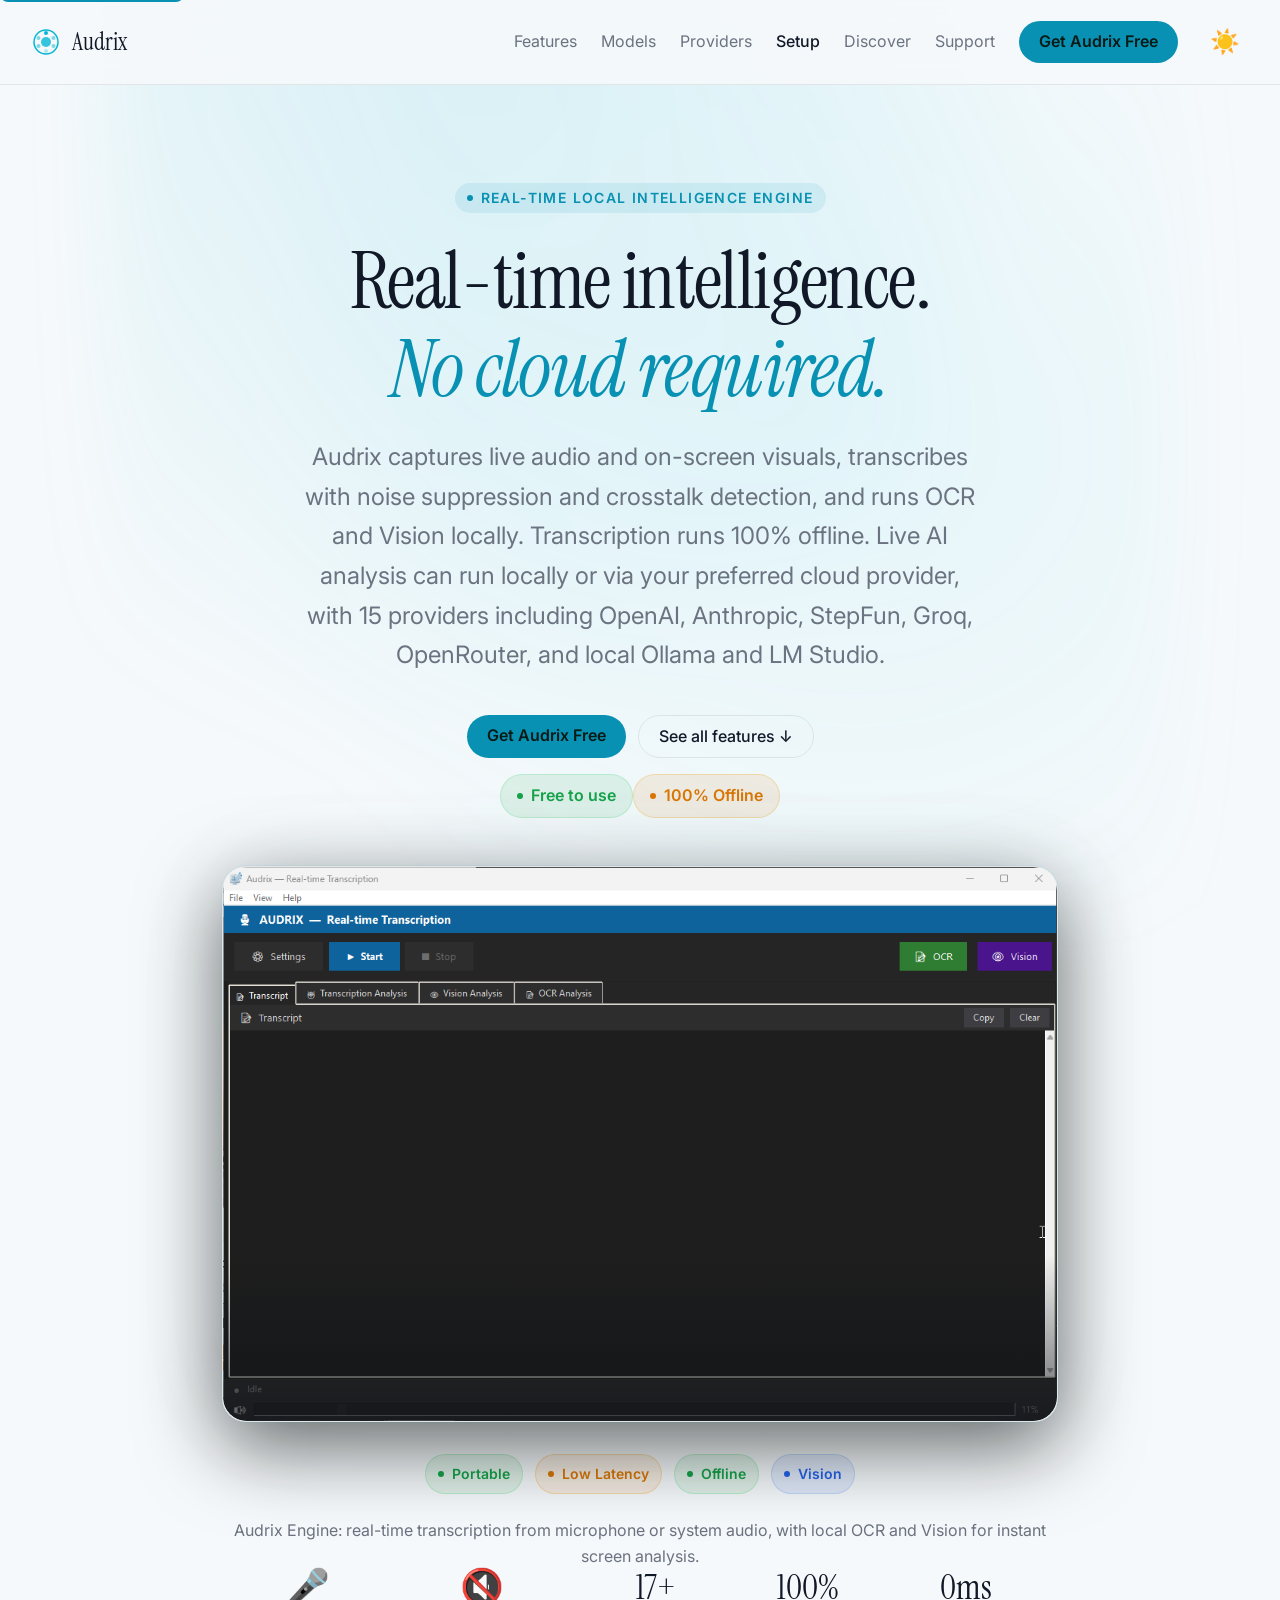
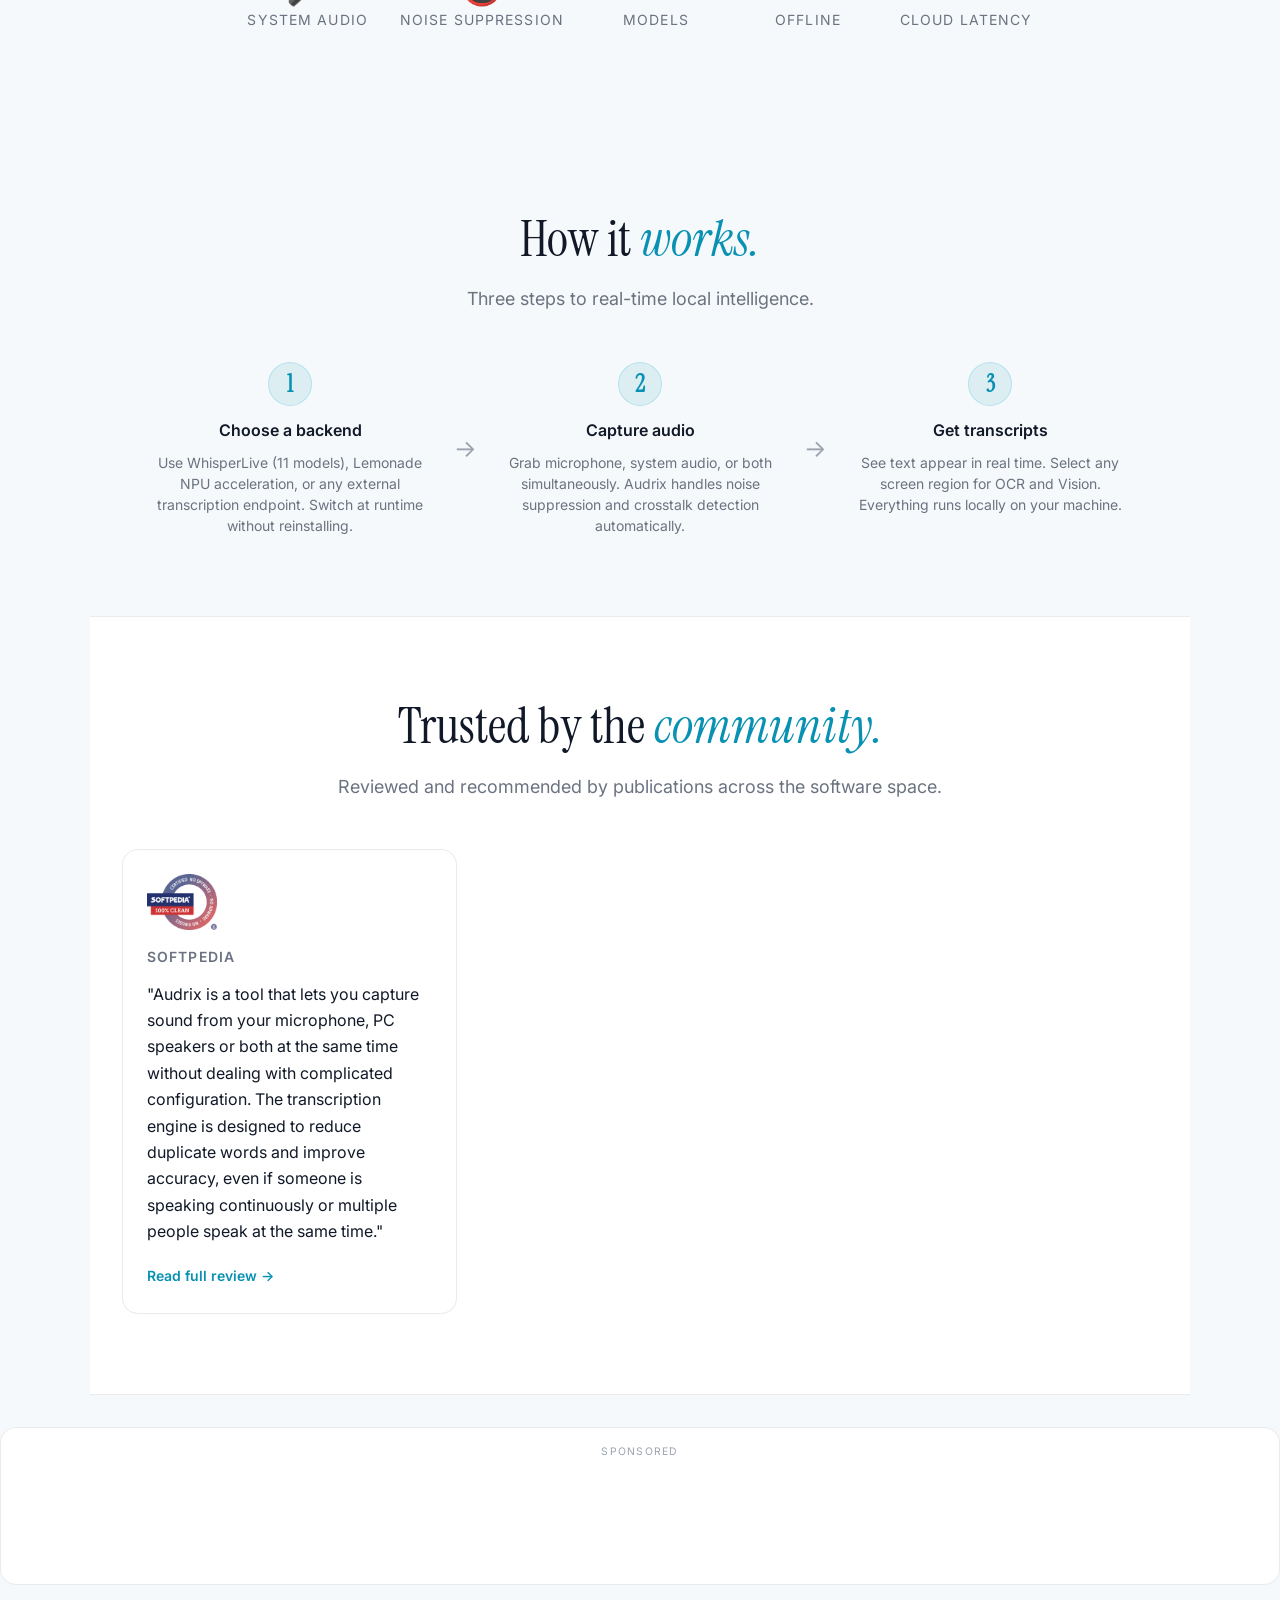
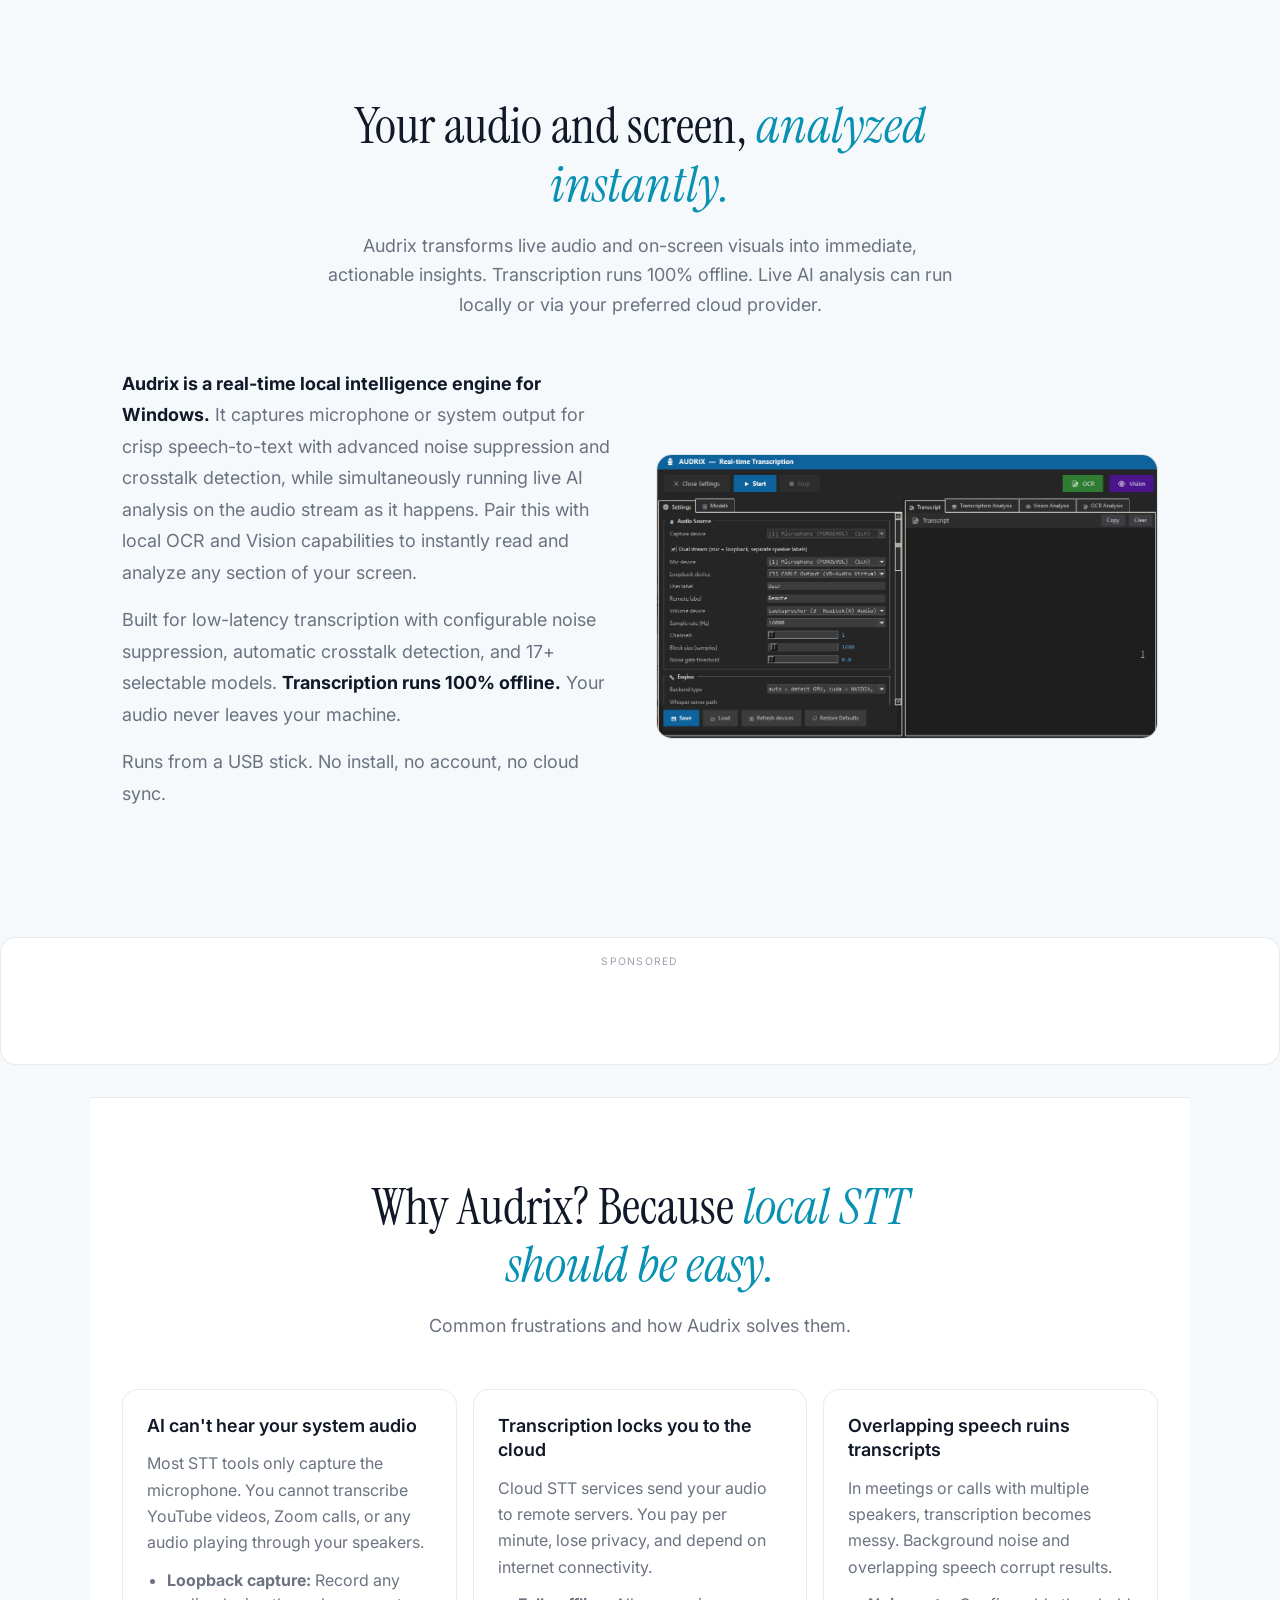
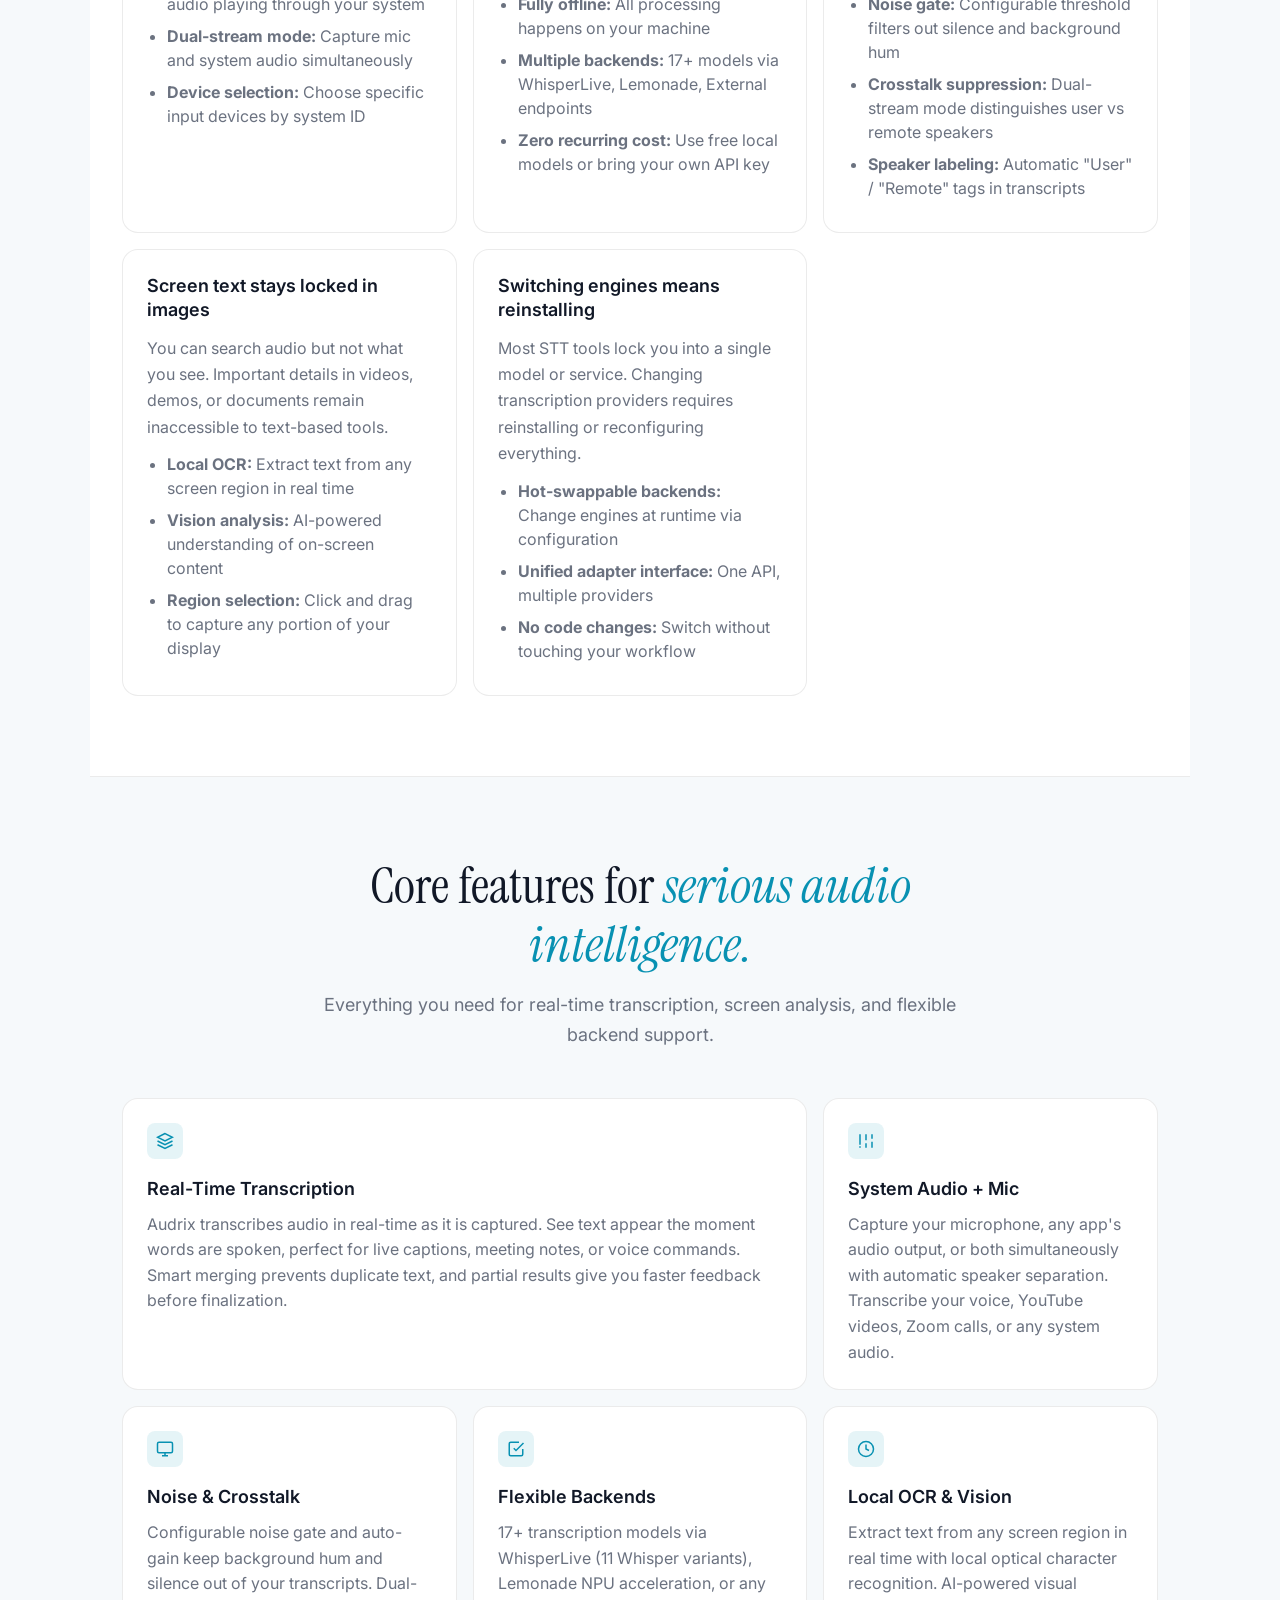
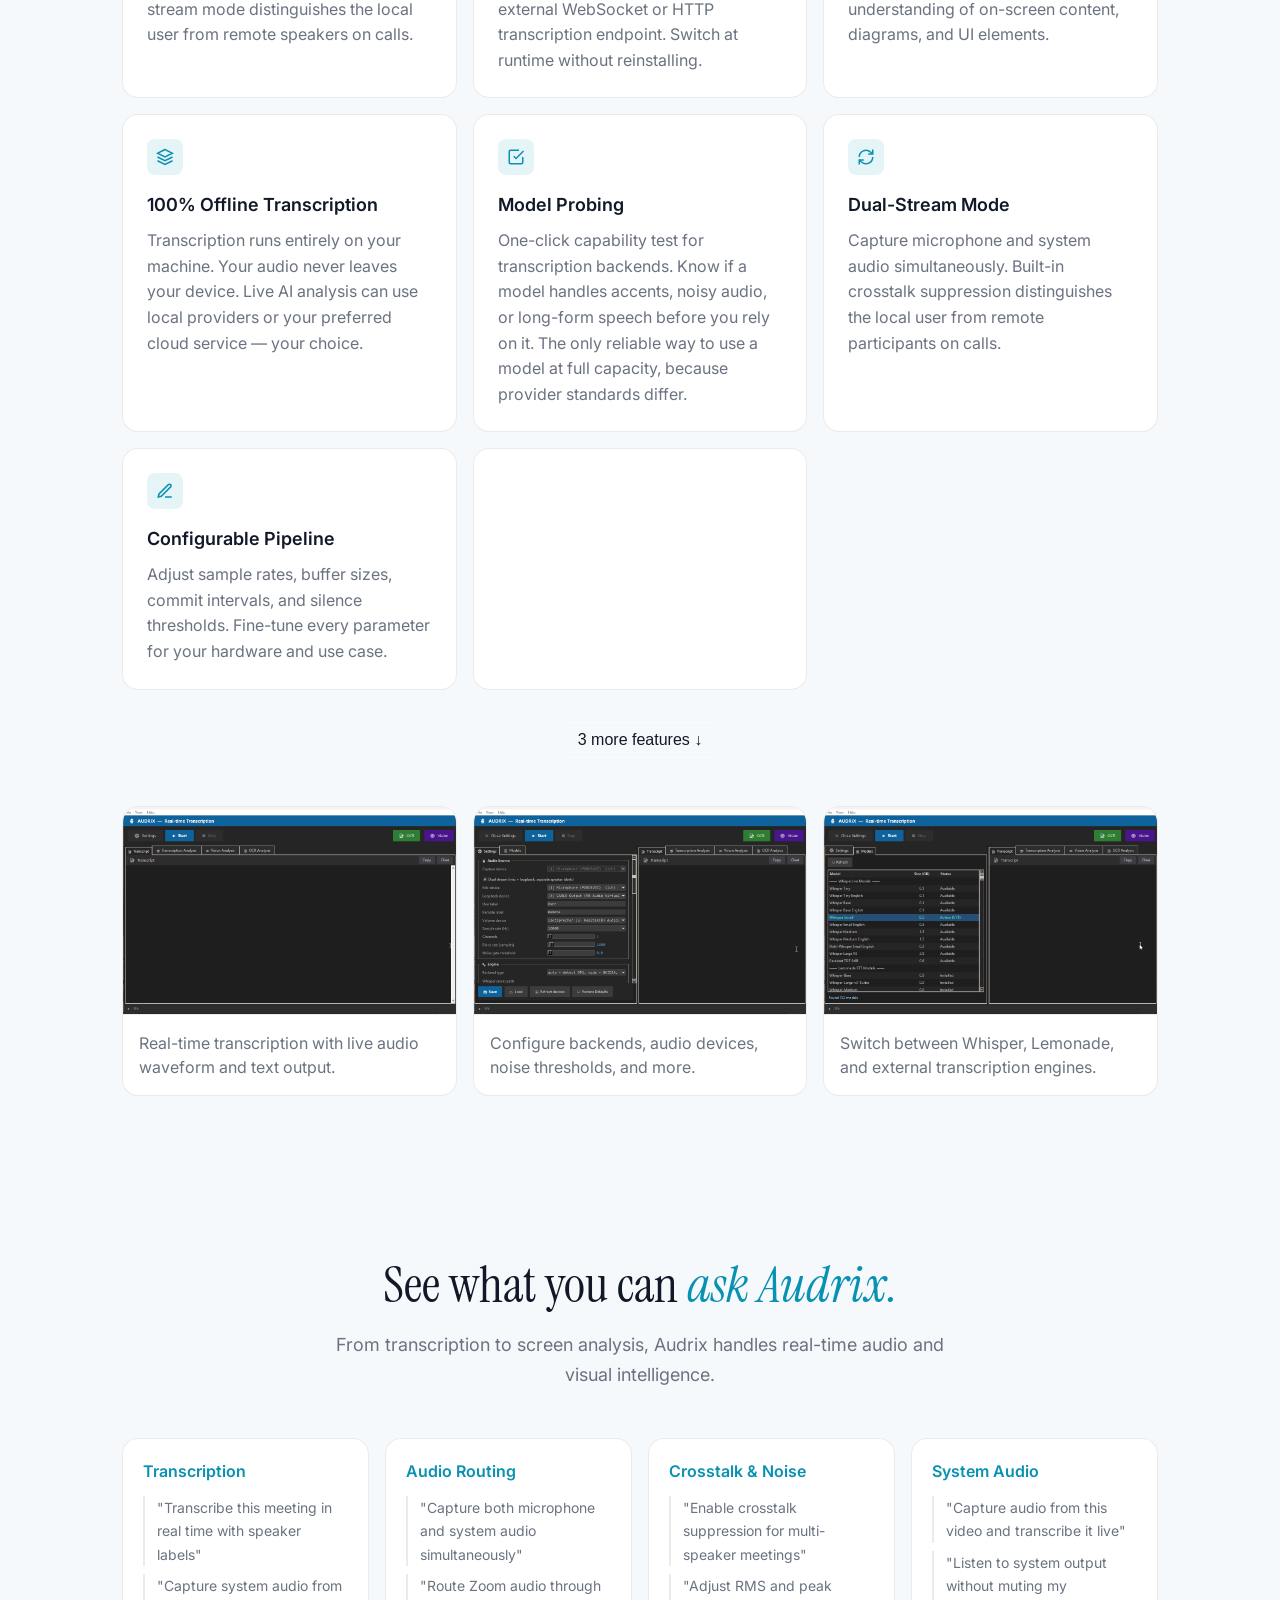
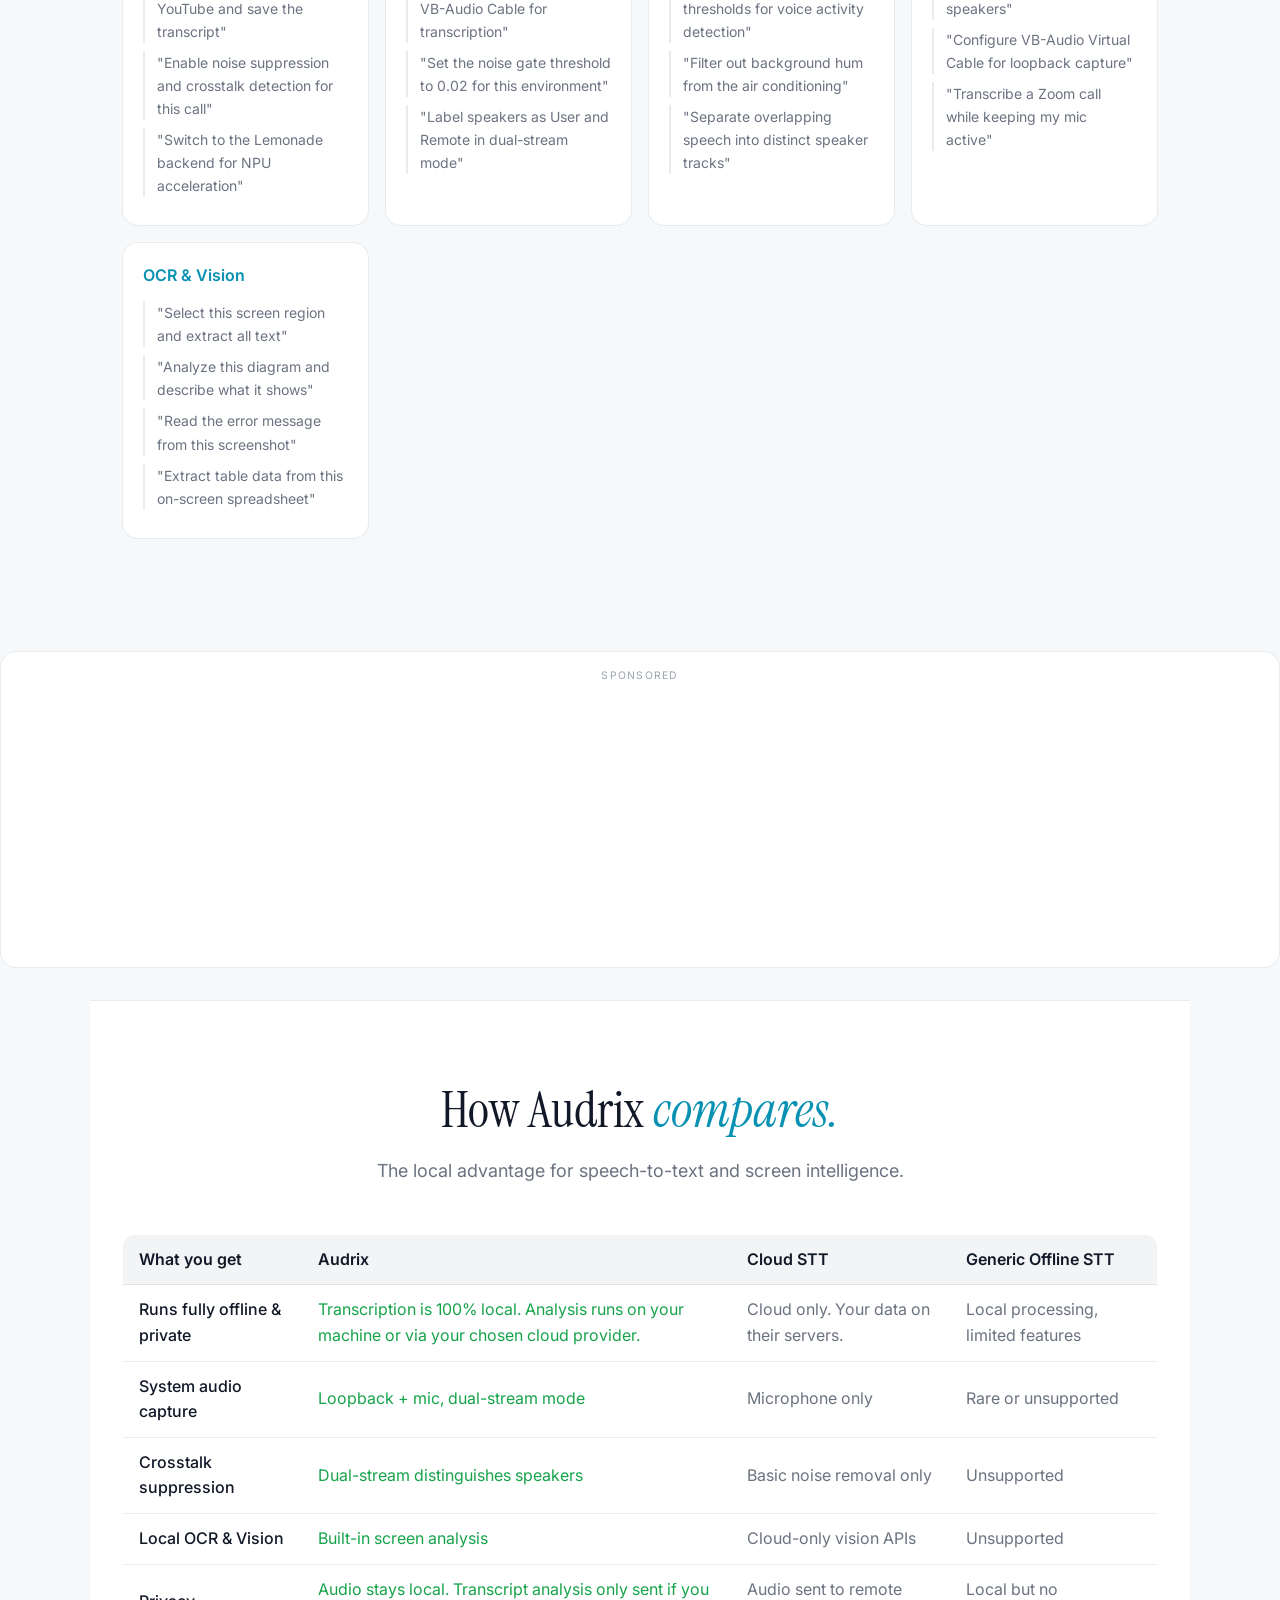
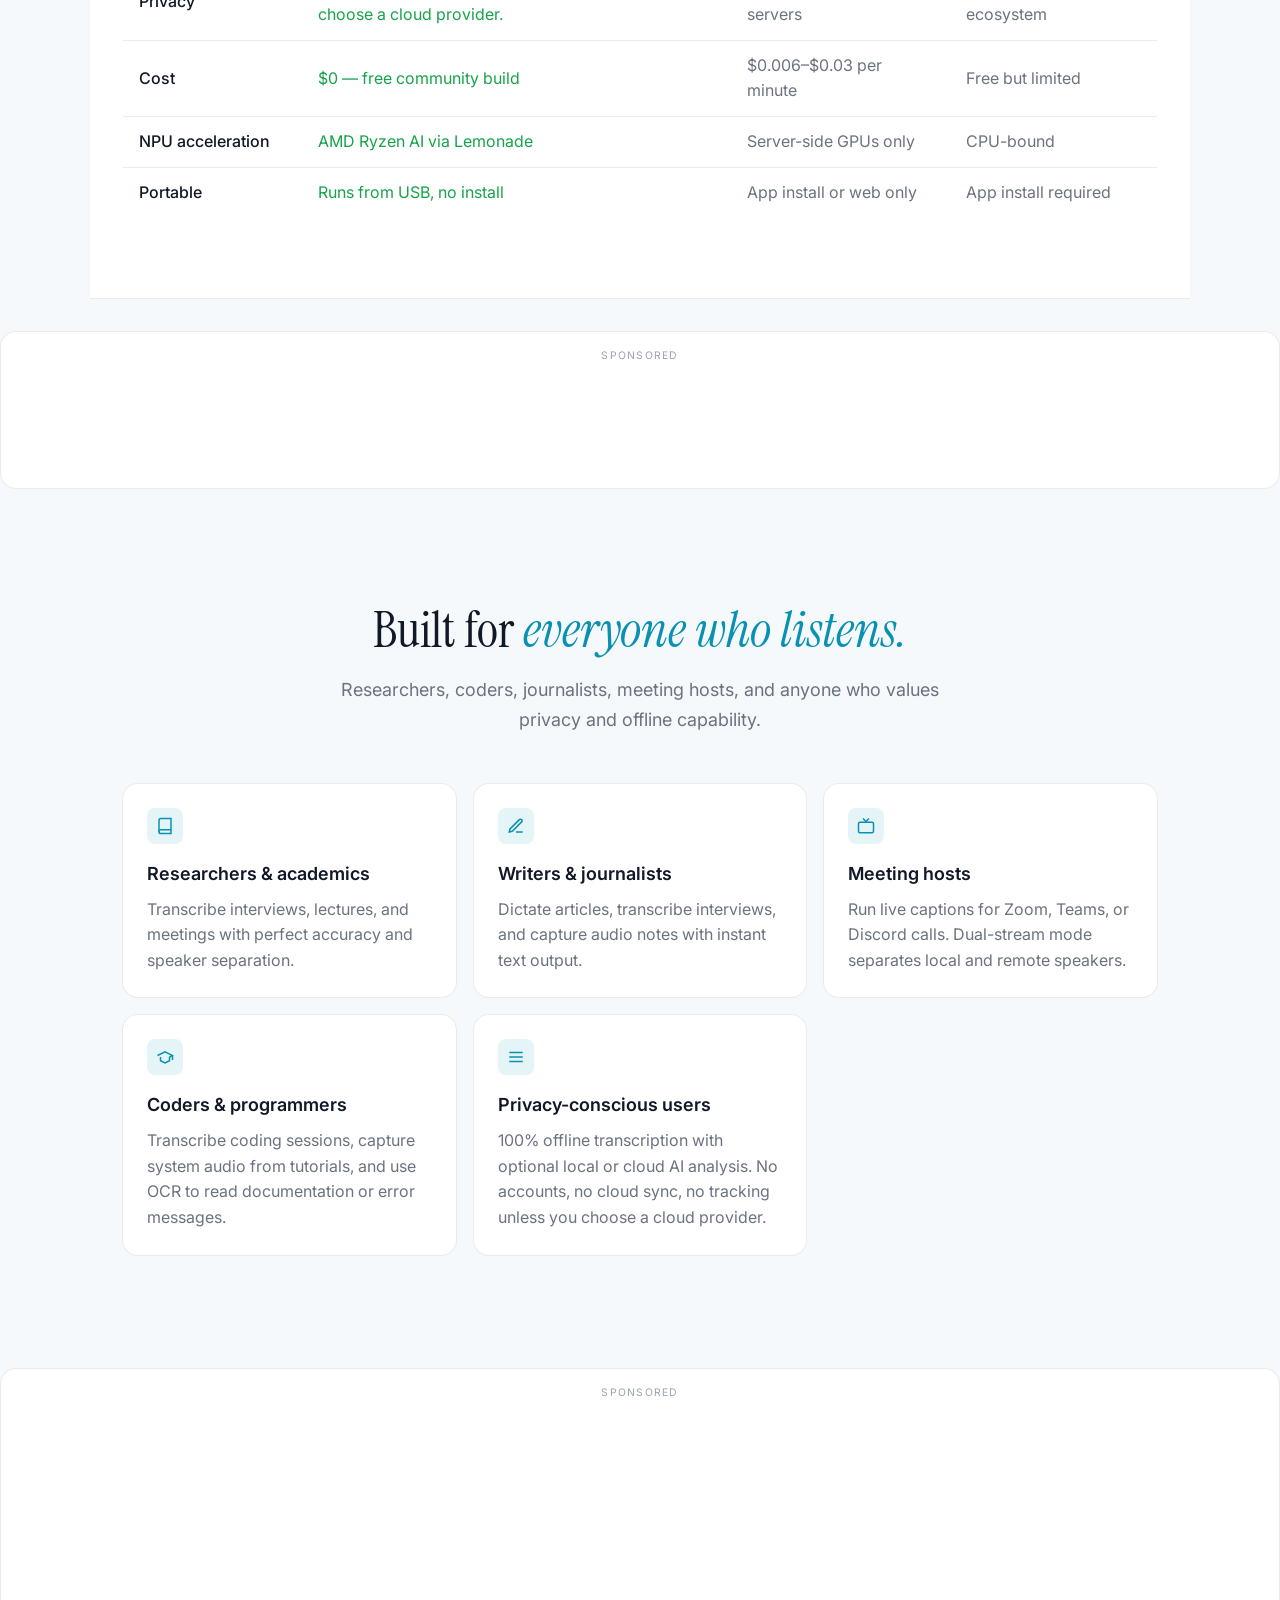
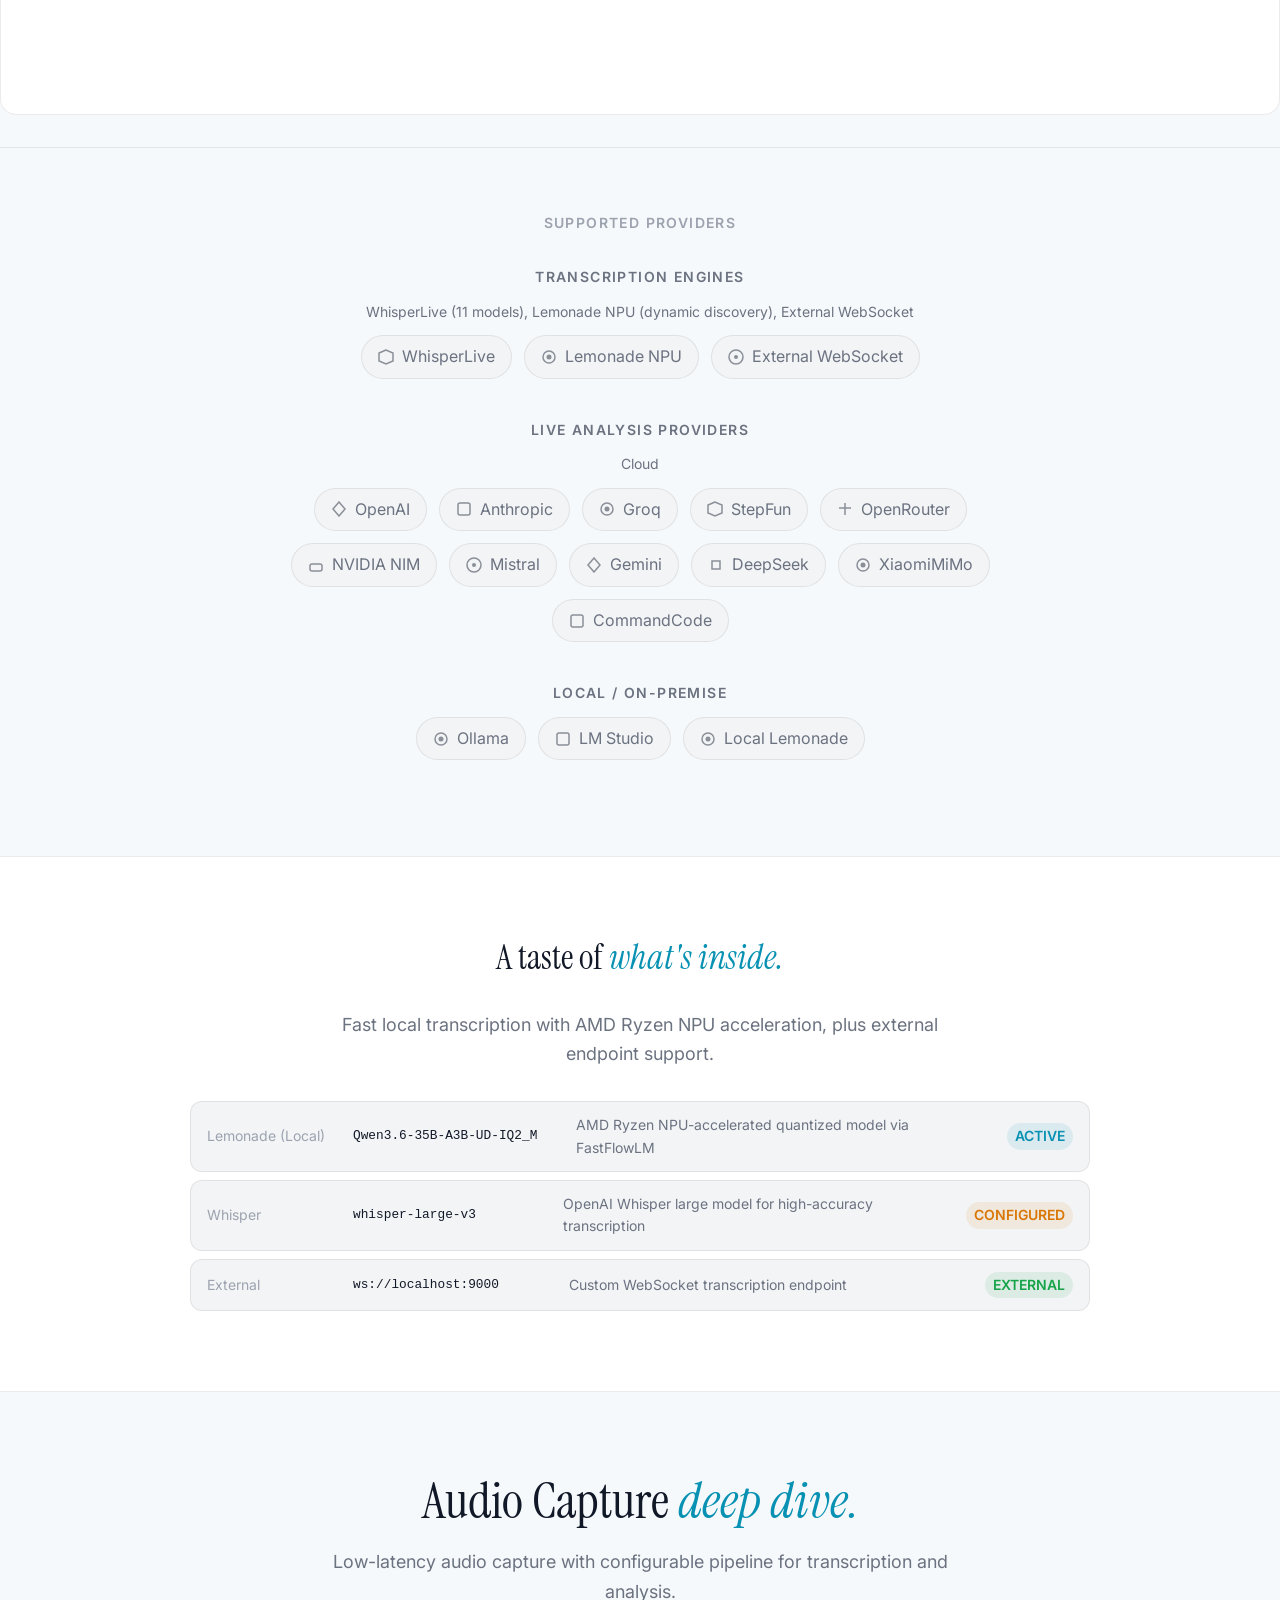
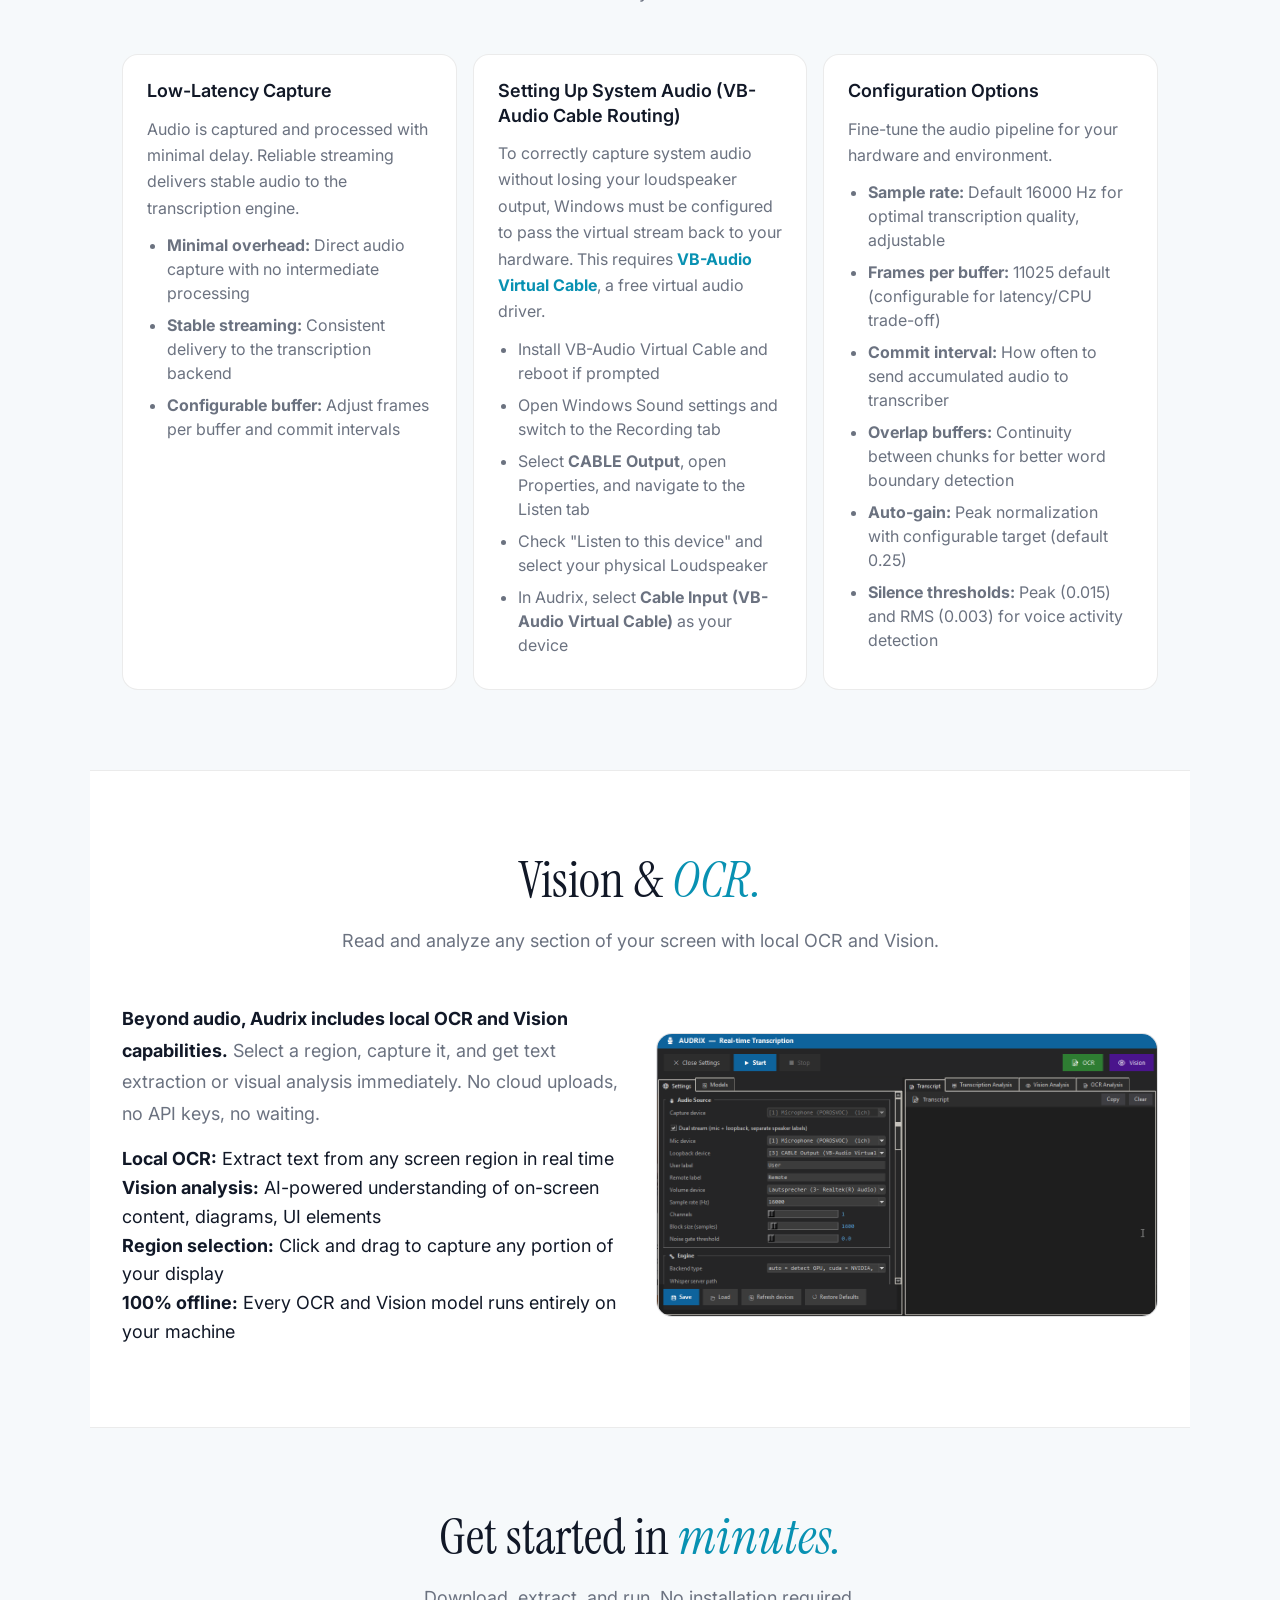
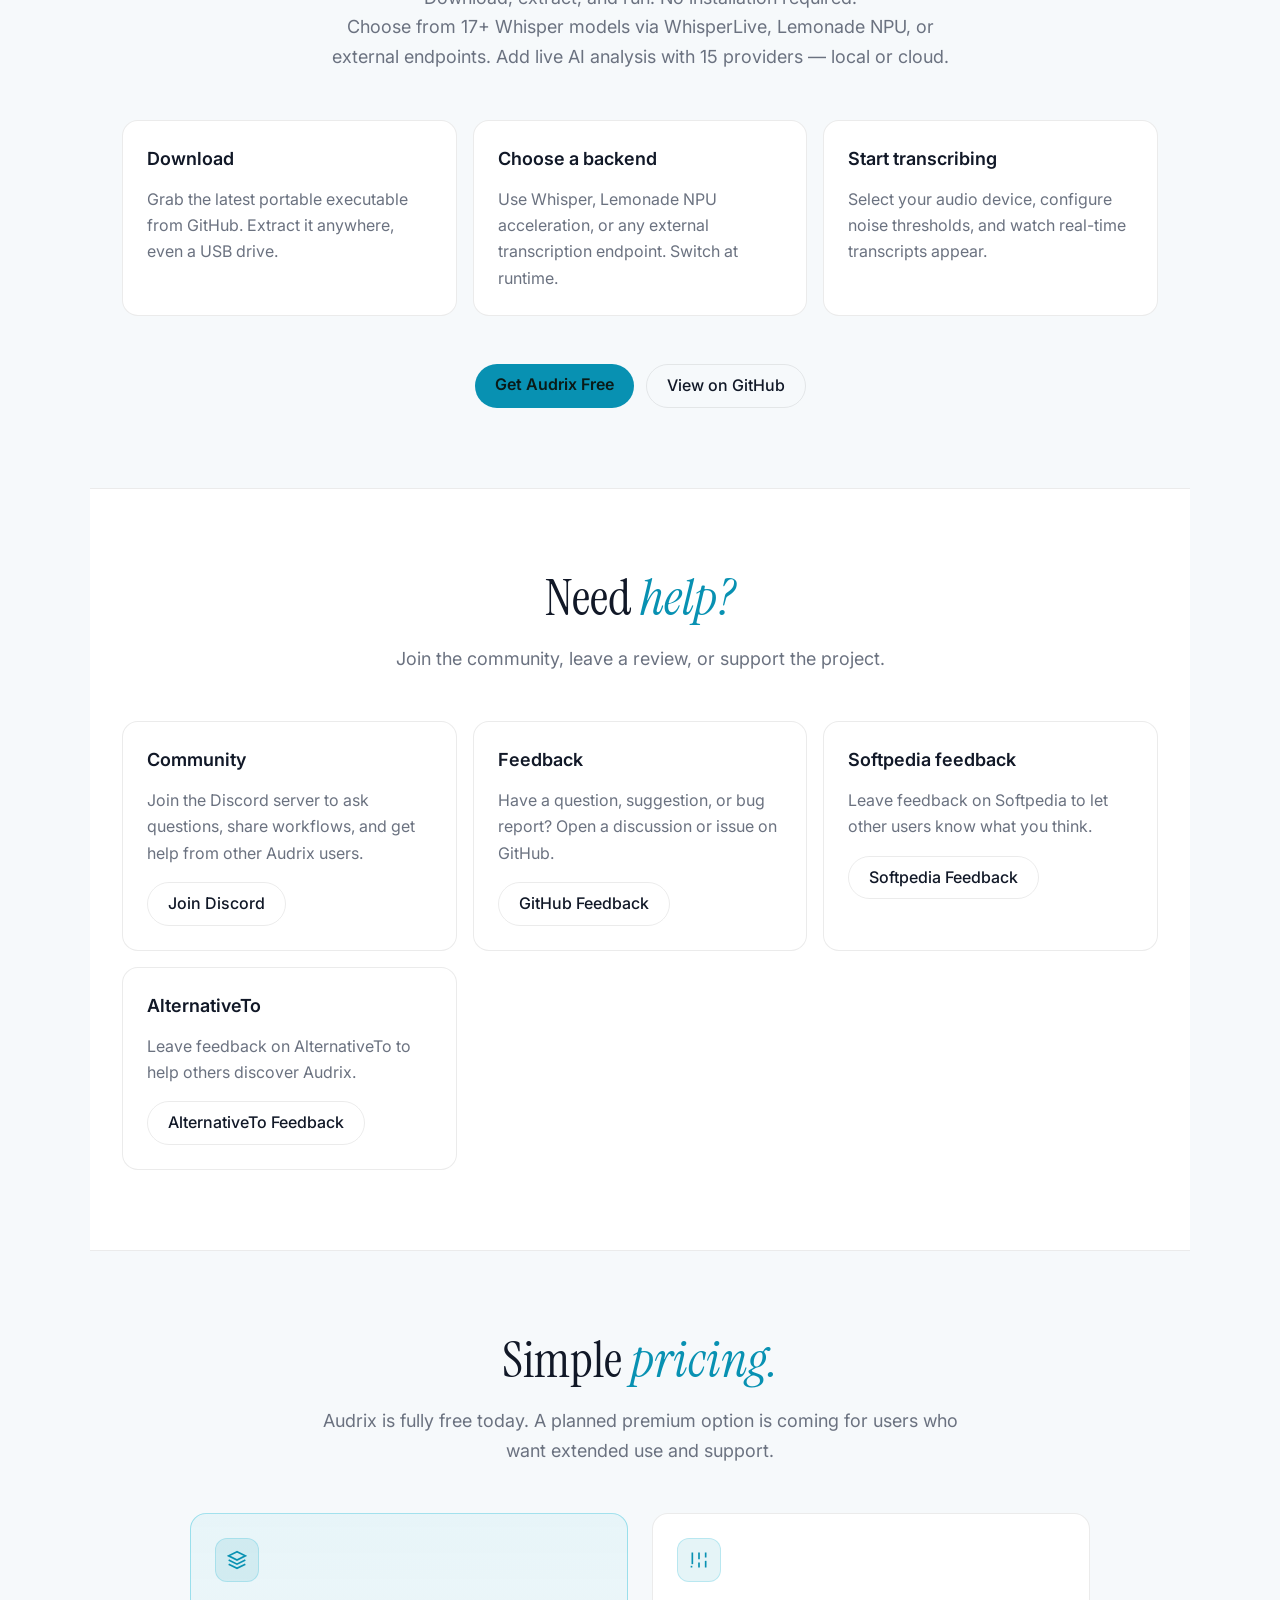
==== commit a03f50da: "feat(docs): add feature-card component for visualizing transcription status - Added a new `div` clas" ====
--- a/docs/index.html
+++ b/docs/index.html
@@ -1609,6 +1609,15 @@
     <div class="feature-card">
       <div class="feature-icon">
         <svg viewBox="0 0 24 24" fill="none" stroke="currentColor" stroke-width="2">
+          <path d="M9 11l3 3L22 4"/><path d="M21 12v7a2 2 0 01-2 2H5a2 2 0 01-2-2V5a2 2 0 012-2h11"/>
+        </svg>
+      </div>
+      <h3>Model Probing</h3>
+      <p>One-click capability test for transcription backends. Know if a model handles accents, noisy audio, or long-form speech before you rely on it. The only reliable way to use a model at full capacity, because provider standards differ.</p>
+    </div>
+    <div class="feature-card">
+      <div class="feature-icon">
+        <svg viewBox="0 0 24 24" fill="none" stroke="currentColor" stroke-width="2">
           <path d="M21 2v6h-6"/><path d="M3 12a9 9 0 0 1 15-6.7L21 8"/><path d="M3 22v-6h6"/><path d="M21 12a9 9 0 0 1-15 6.7L3 16"/>
         </svg>
       </div>
@@ -2152,12 +2161,34 @@
       </div>
     </div>
     <div class="discover-card">
+      <img src="250516_ezgif.com-optimize.gif" alt="New Spaceship retro arcade game" loading="lazy" width="640" height="400">
+      <div class="discover-card-body">
+        <h3>New Spaceship</h3>
+        <p>Retro Arcade 2D side-scroller bullet-hell shmup game.</p>
+        <div class="discover-links">
+          <a href="http://tetramatrix.github.io/spaceship" target="_blank" rel="noopener">Website</a>
+          <a href="https://tetramatrix.itch.io/old-school-retro-mini-game-spaceship" target="_blank" rel="noopener">itch.io</a>
+          <a href="https://www.indiedb.com/games/new-spaceship" target="_blank" rel="noopener">IndieDB</a>
+        </div>
+      </div>
+    </div>
+    <div class="discover-card">
       <img src="RyzenZPilot_3.1.3.png" alt="RyzenZPilot AMD power management" loading="lazy" width="640" height="400">
       <div class="discover-card-body">
         <h3>RyzenZPilot</h3>
         <p>Powerful tool for managing AMD Ryzen processor power settings on Windows. Adjust CPU performance, power limits, and thermal configurations.</p>
         <div class="discover-links">
           <a href="http://tetramatrix.github.io/RyzenZPilot" target="_blank" rel="noopener">Website</a>
+        </div>
+      </div>
+    </div>
+    <div class="discover-card">
+      <img src="Audrix_Main.png" alt="Audrix main interface" loading="lazy" width="640" height="400">
+      <div class="discover-card-body">
+        <h3>Audrix</h3>
+        <p>Real-time speech-to-text engine. Capture microphone or system audio, transcribe instantly with noise suppression and crosstalk detection. Runs entirely offline on Windows.</p>
+        <div class="discover-links">
+          <a href="http://tetramatrix.github.io/Audrix" target="_blank" rel="noopener">Website</a>
         </div>
       </div>
     </div>
@@ -2224,7 +2255,7 @@
     <span style="color:var(--color-text-faint);font-size:var(--text-xs);">v1.0.2</span>
   </div>
   <div style="margin-top:var(--space-3);font-size:var(--text-xs);color:var(--color-text-faint);">
-    Discover more apps: <a href="http://tetramatrix.github.io/Sorana" target="_blank" rel="noopener" style="color:var(--color-text-muted);">Sorana</a> · <a href="http://tetramatrix.github.io/TabNeuron" target="_blank" rel="noopener" style="color:var(--color-text-muted);">TabNeuron</a> · <a href="http://tetramatrix.github.io/RyzenZPilot" target="_blank" rel="noopener" style="color:var(--color-text-muted);">RyzenZPilot</a> · <a href="http://tetramatrix.github.io/Aicono" target="_blank" rel="noopener" style="color:var(--color-text-muted);">Aicono</a>
+    Discover more apps: <a href="http://tetramatrix.github.io/Sorana" target="_blank" rel="noopener" style="color:var(--color-text-muted);">Sorana</a> · <a href="http://tetramatrix.github.io/spaceship" target="_blank" rel="noopener" style="color:var(--color-text-muted);">New Spaceship</a> · <a href="http://tetramatrix.github.io/TabNeuron" target="_blank" rel="noopener" style="color:var(--color-text-muted);">TabNeuron</a> · <a href="http://tetramatrix.github.io/RyzenZPilot" target="_blank" rel="noopener" style="color:var(--color-text-muted);">RyzenZPilot</a> · <a href="http://tetramatrix.github.io/Aicono" target="_blank" rel="noopener" style="color:var(--color-text-muted);">Aicono</a>
   </div>
   <span style="margin-top:var(--space-2);display:block;">17+ Whisper models via WhisperLive, Lemonade NPU, External WebSocket. 15 LLM analysis providers: OpenAI, Anthropic, Groq, StepFun, OpenRouter, NVIDIA NIM, Mistral, Gemini, DeepSeek, XiaomiMiMo, CommandCode, Ollama, LM Studio, Local Lemonade.</span>
 </footer>
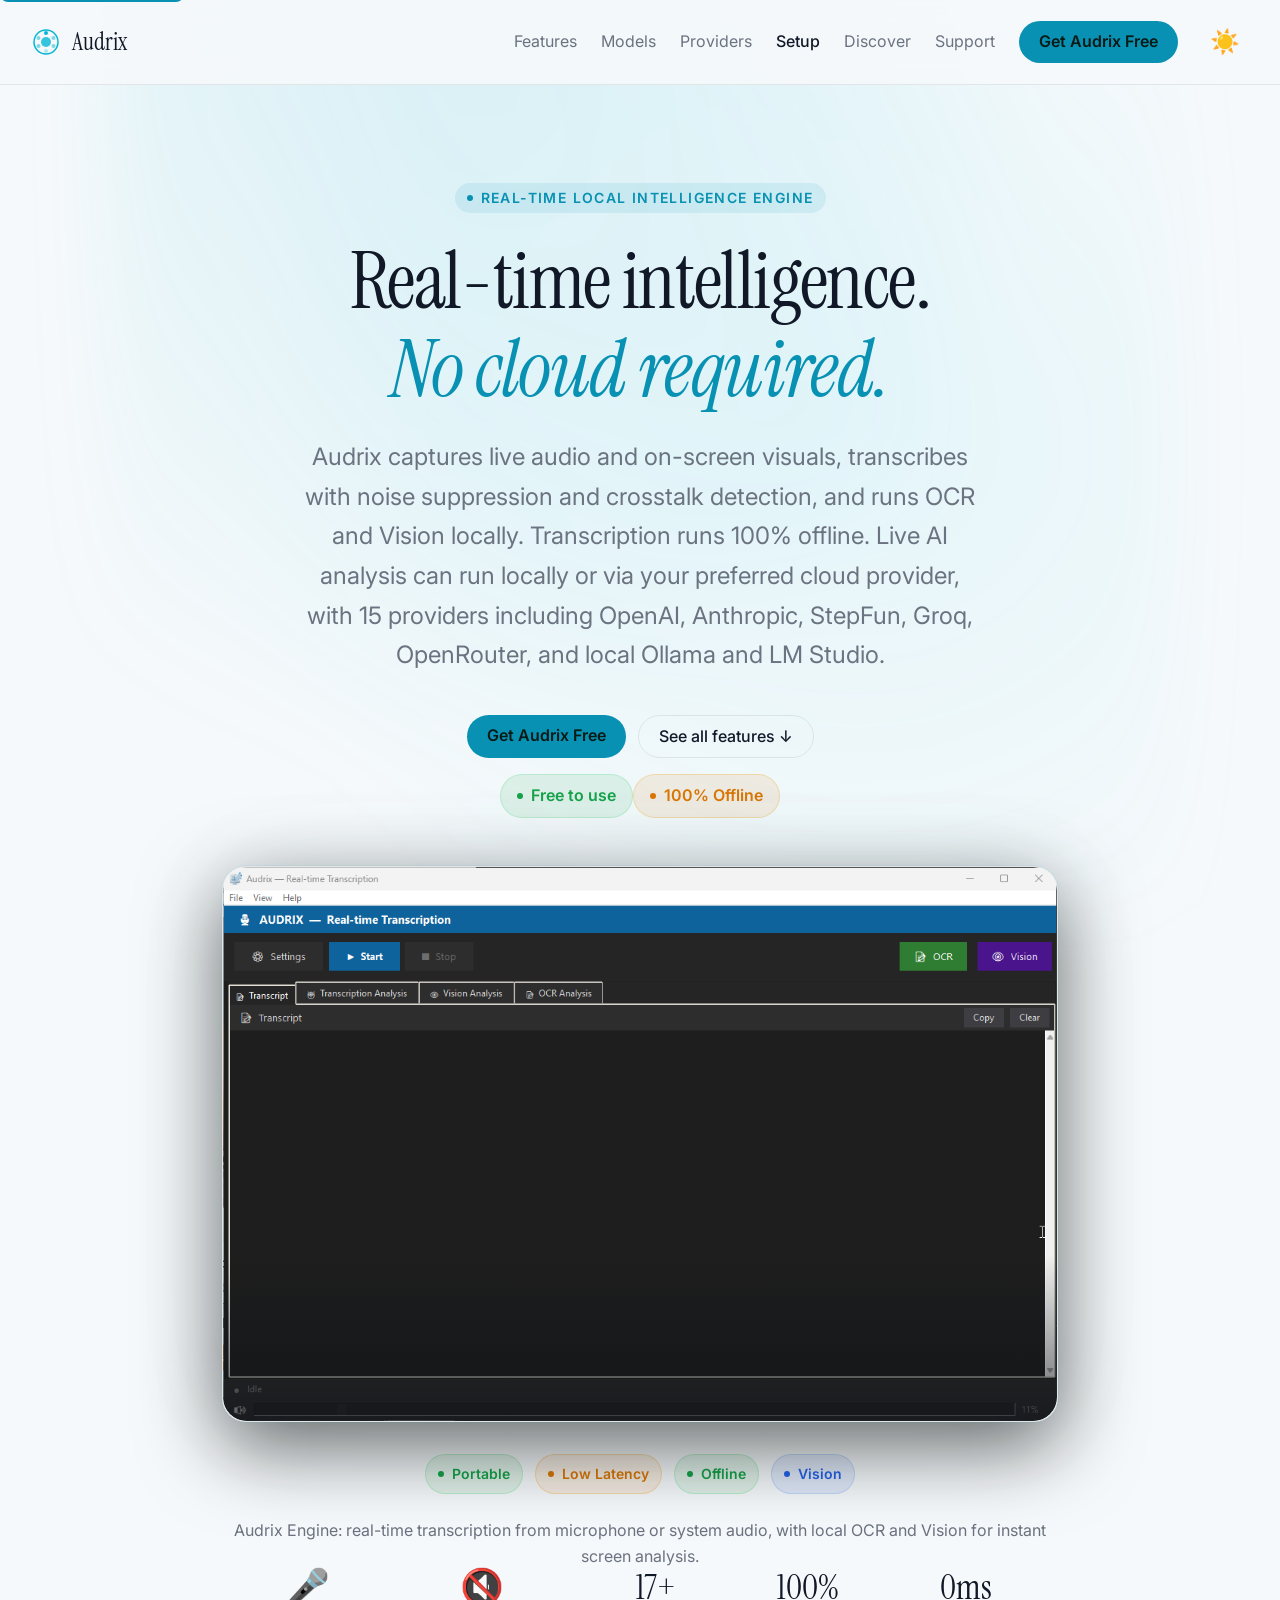
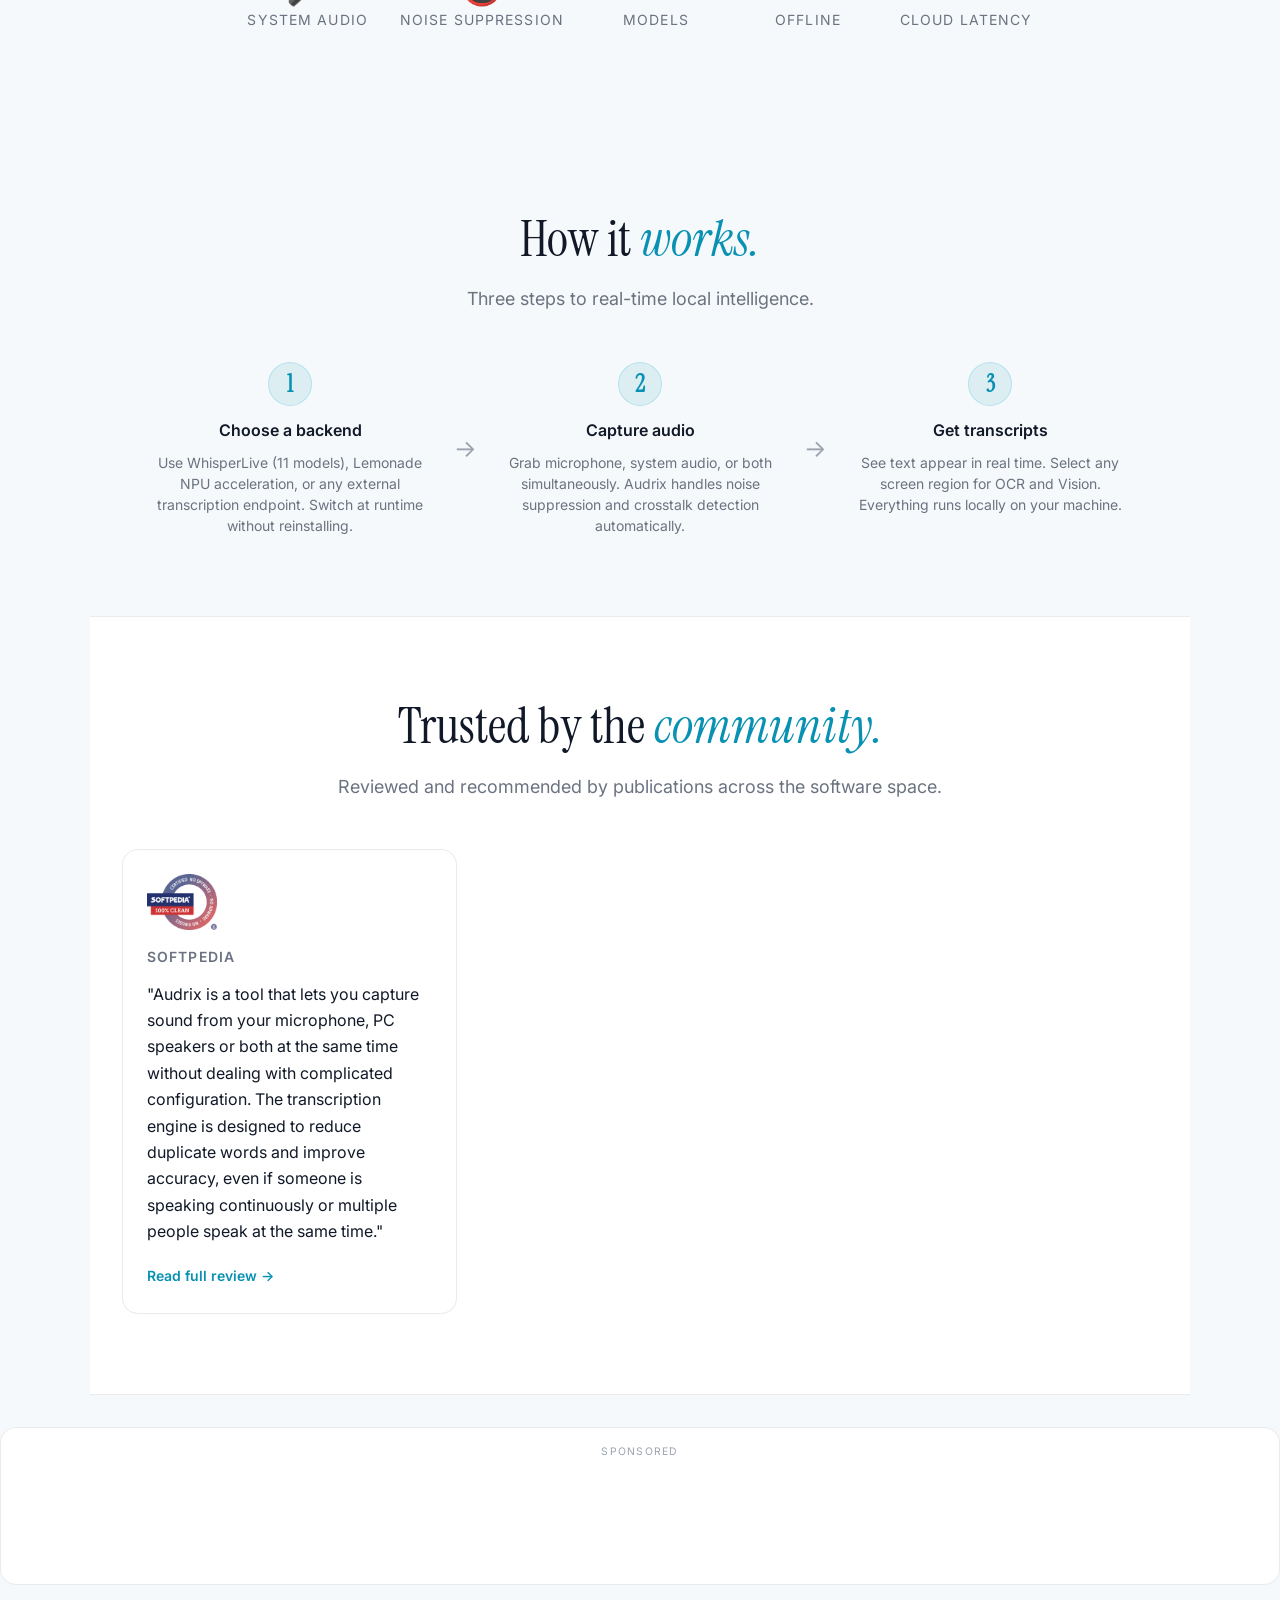
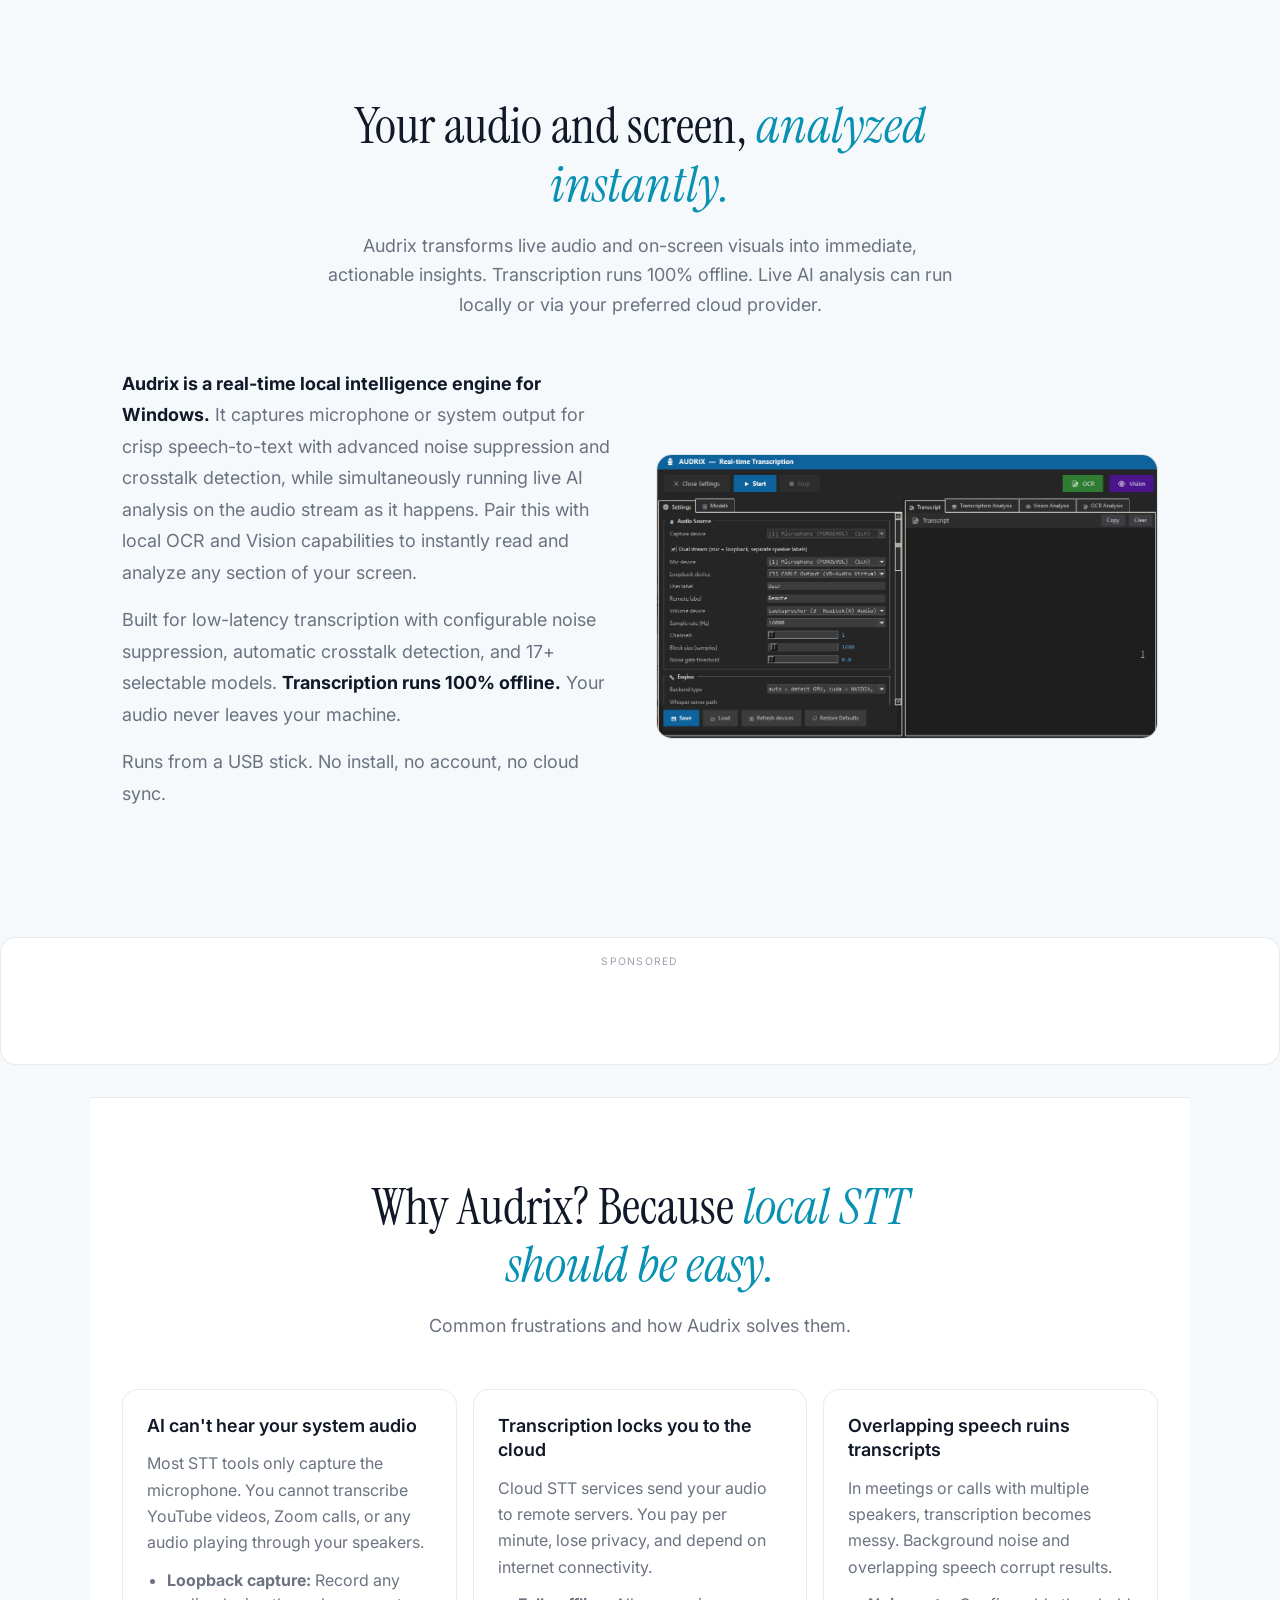
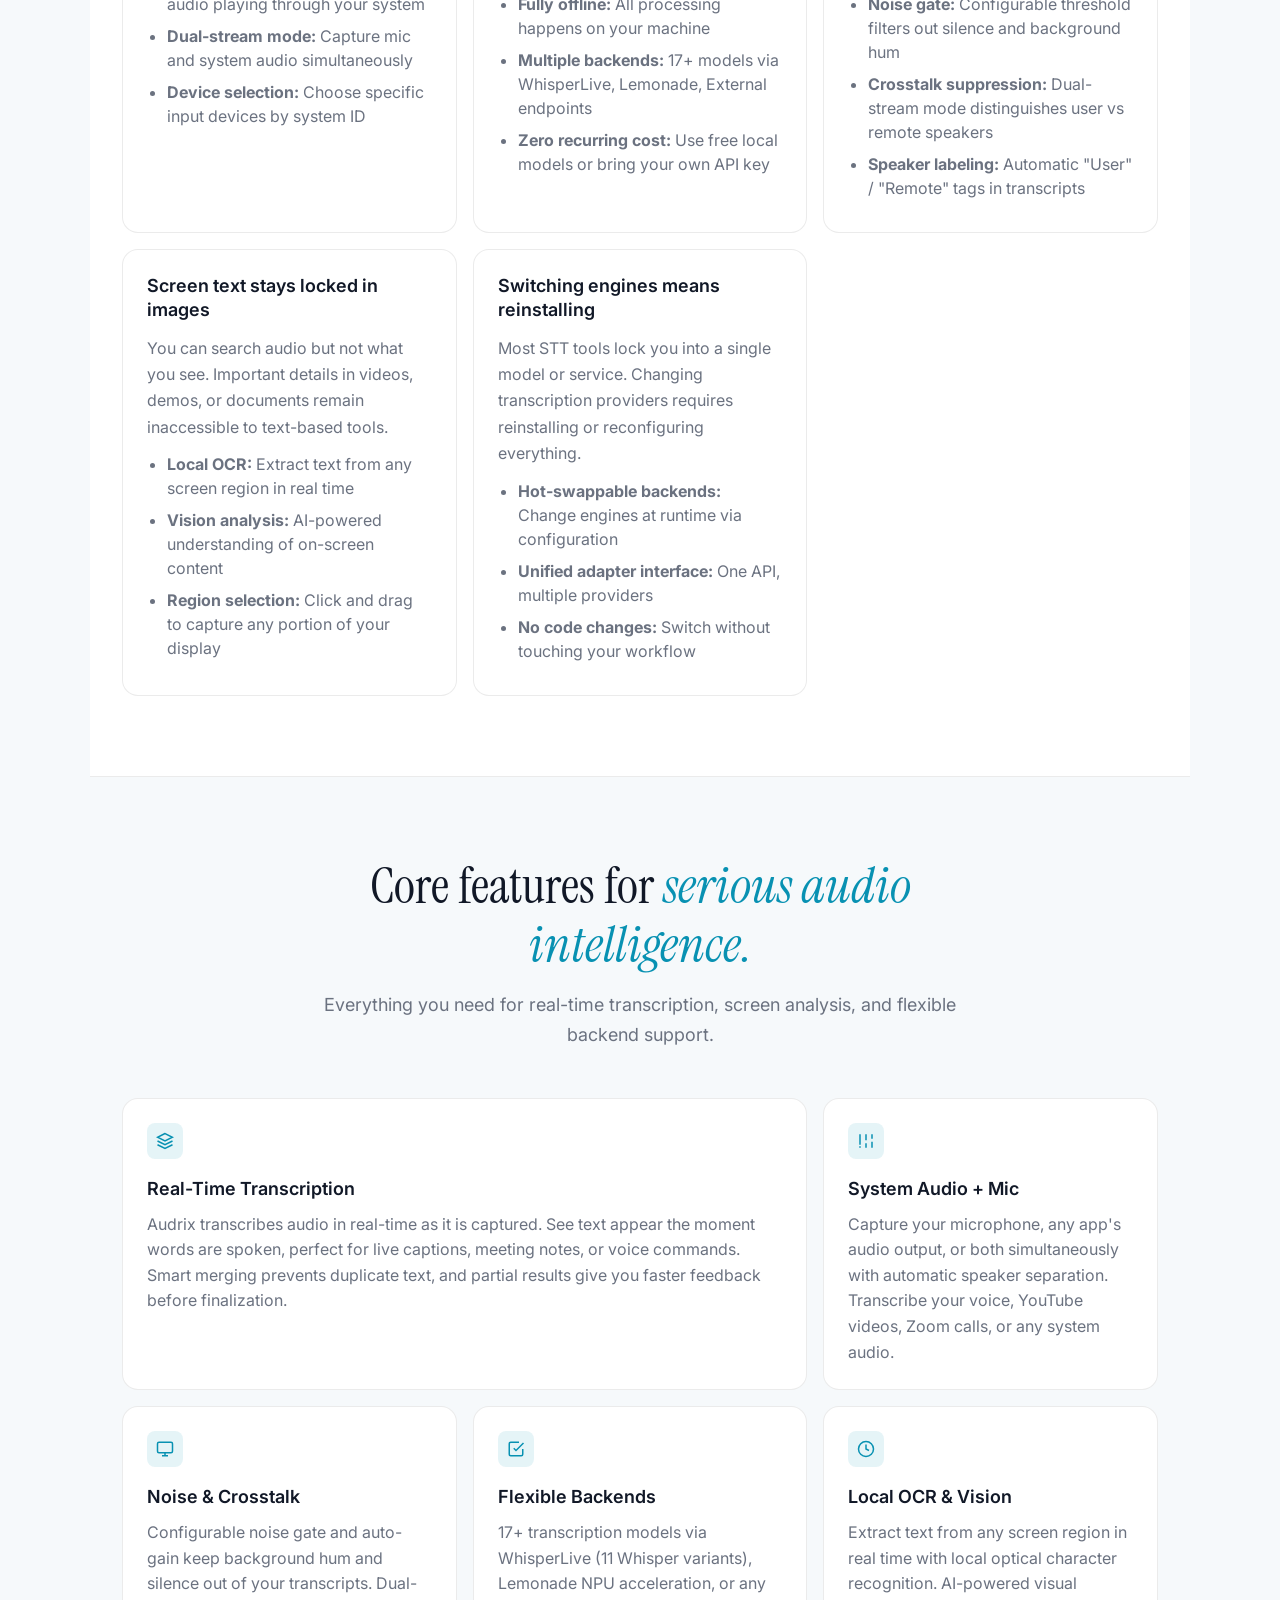
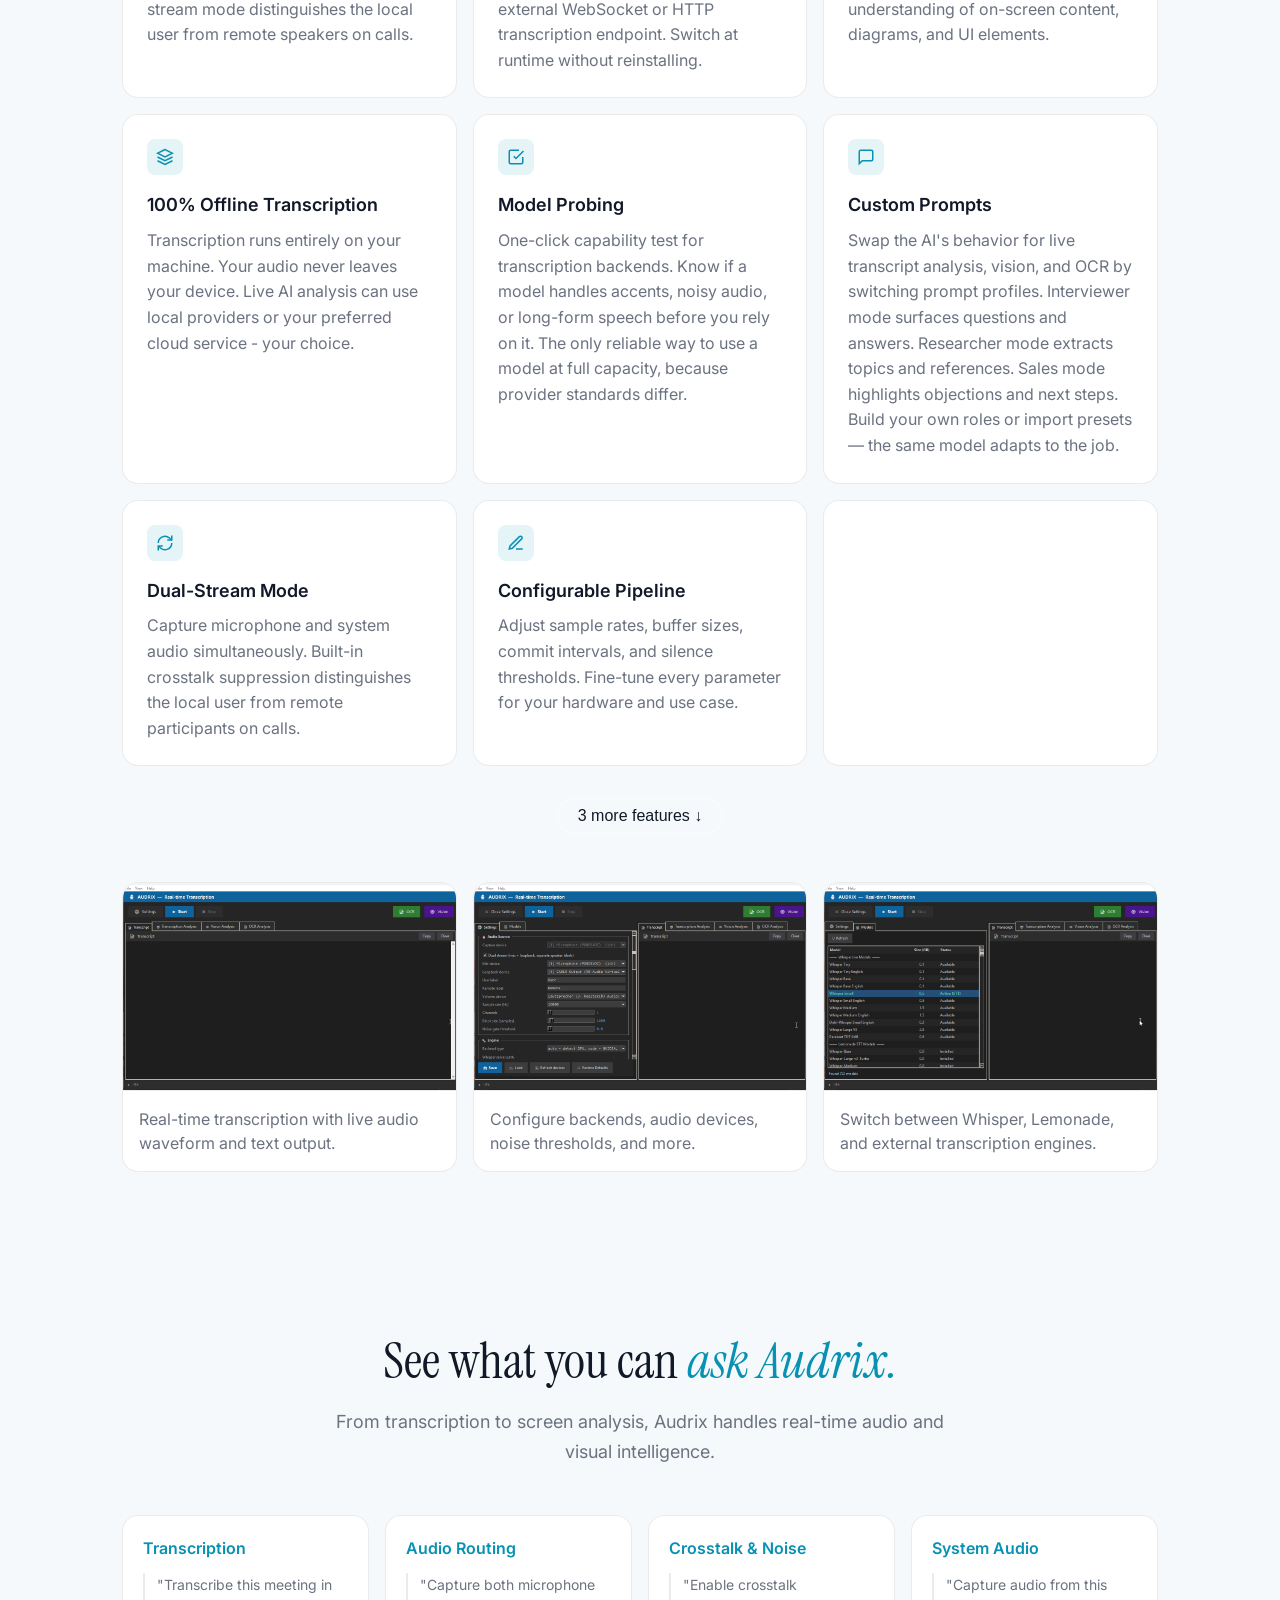
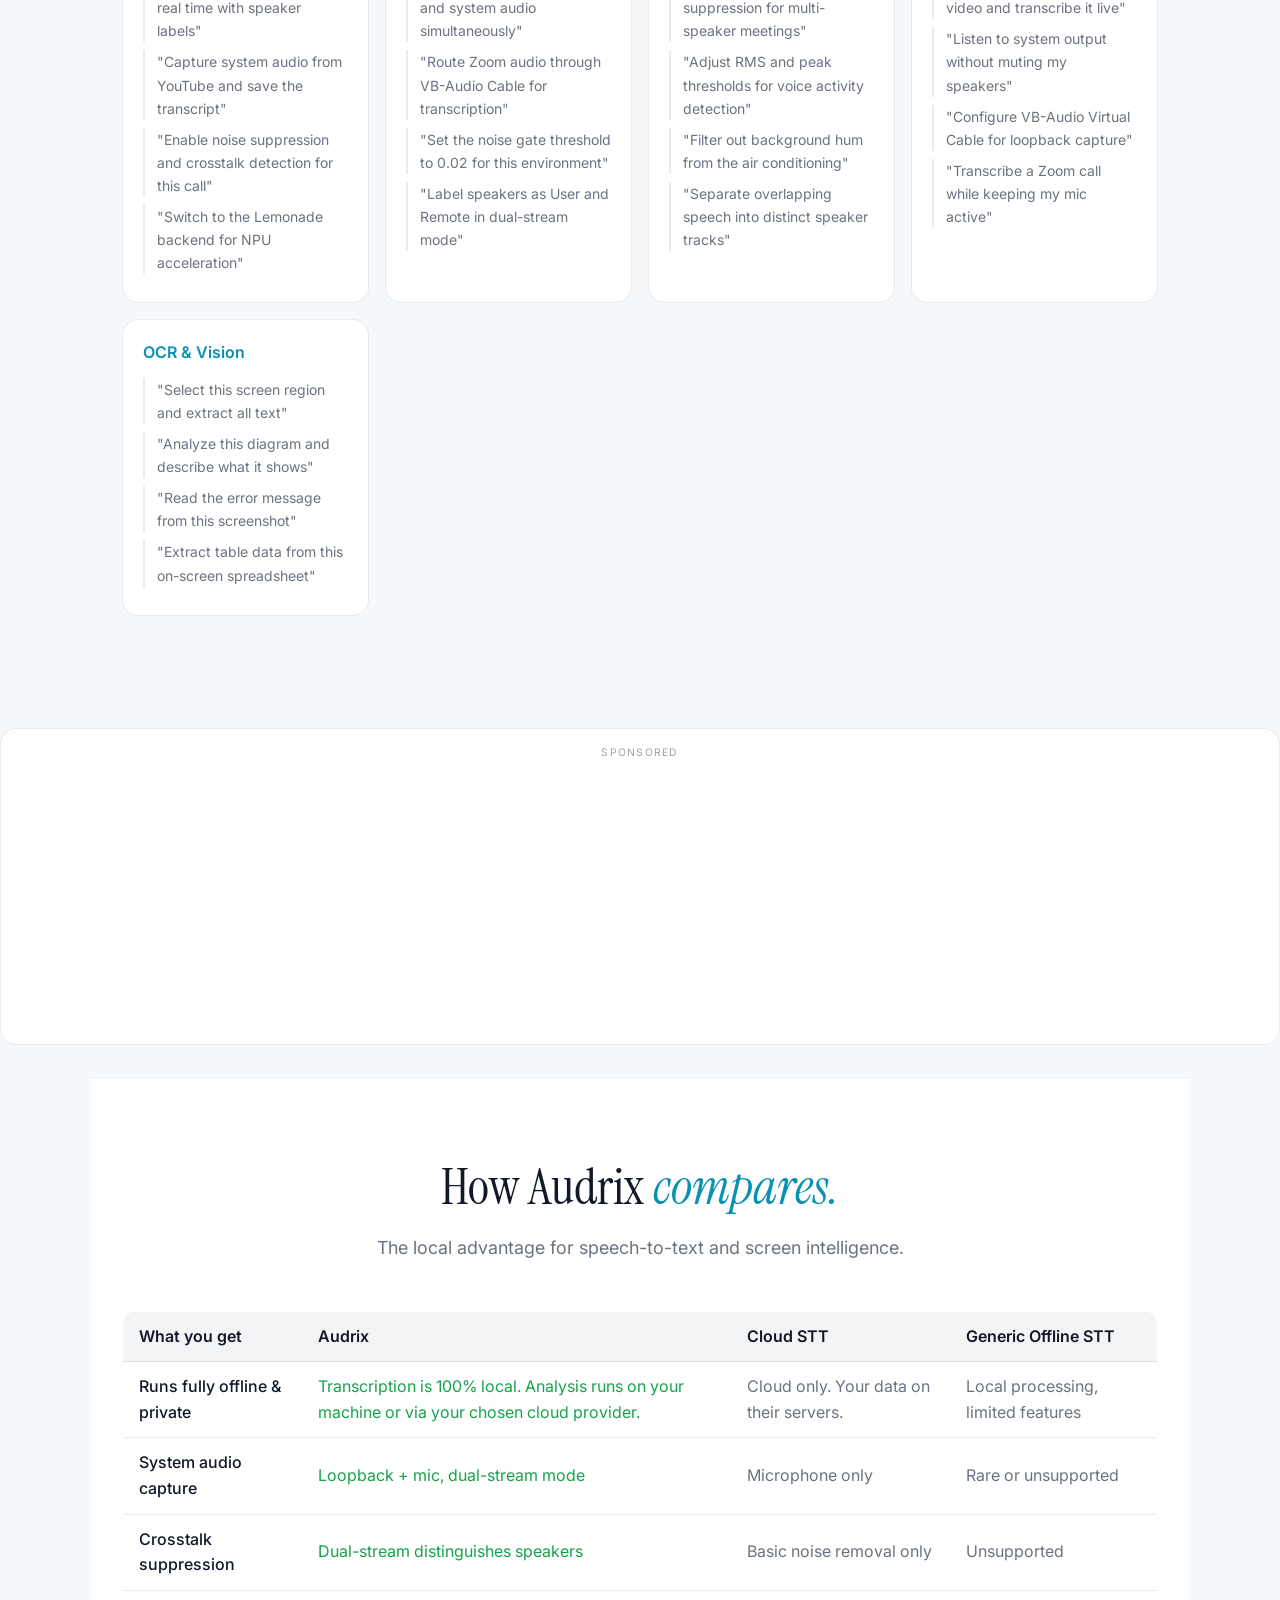
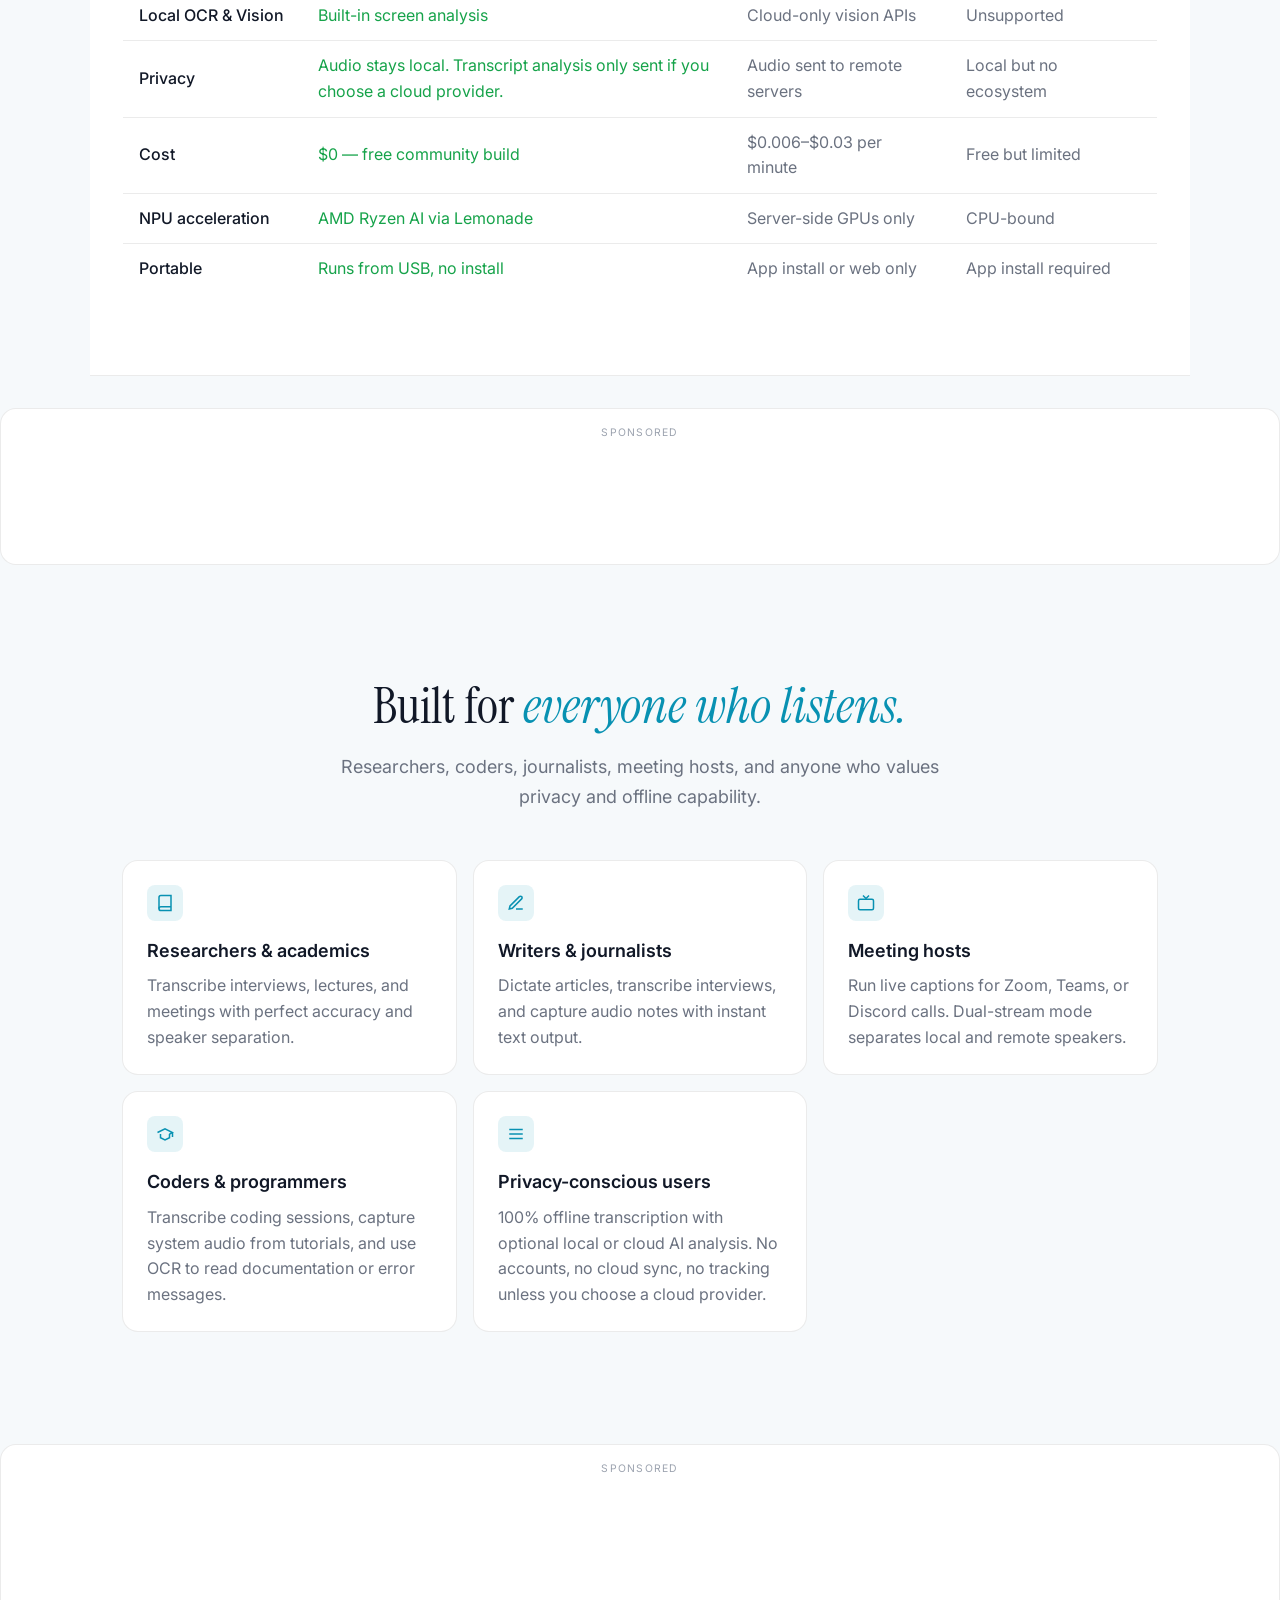
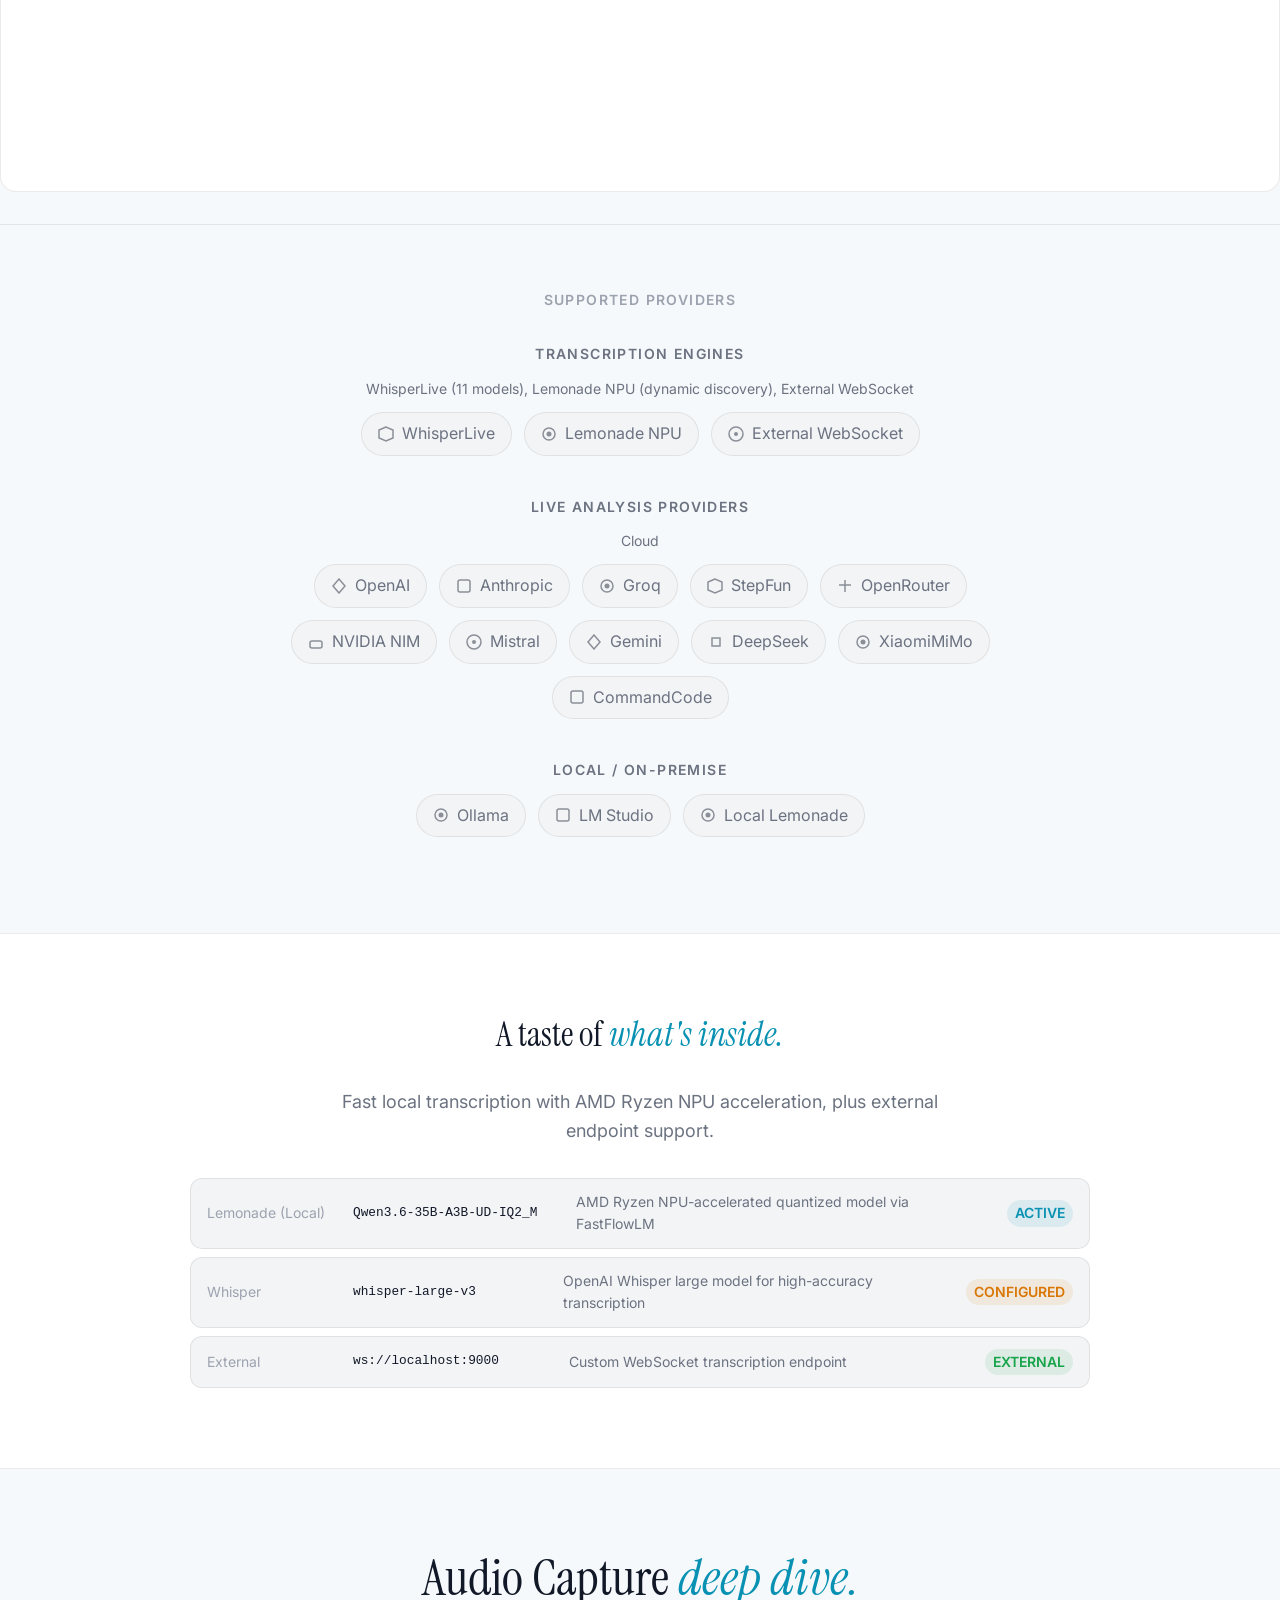
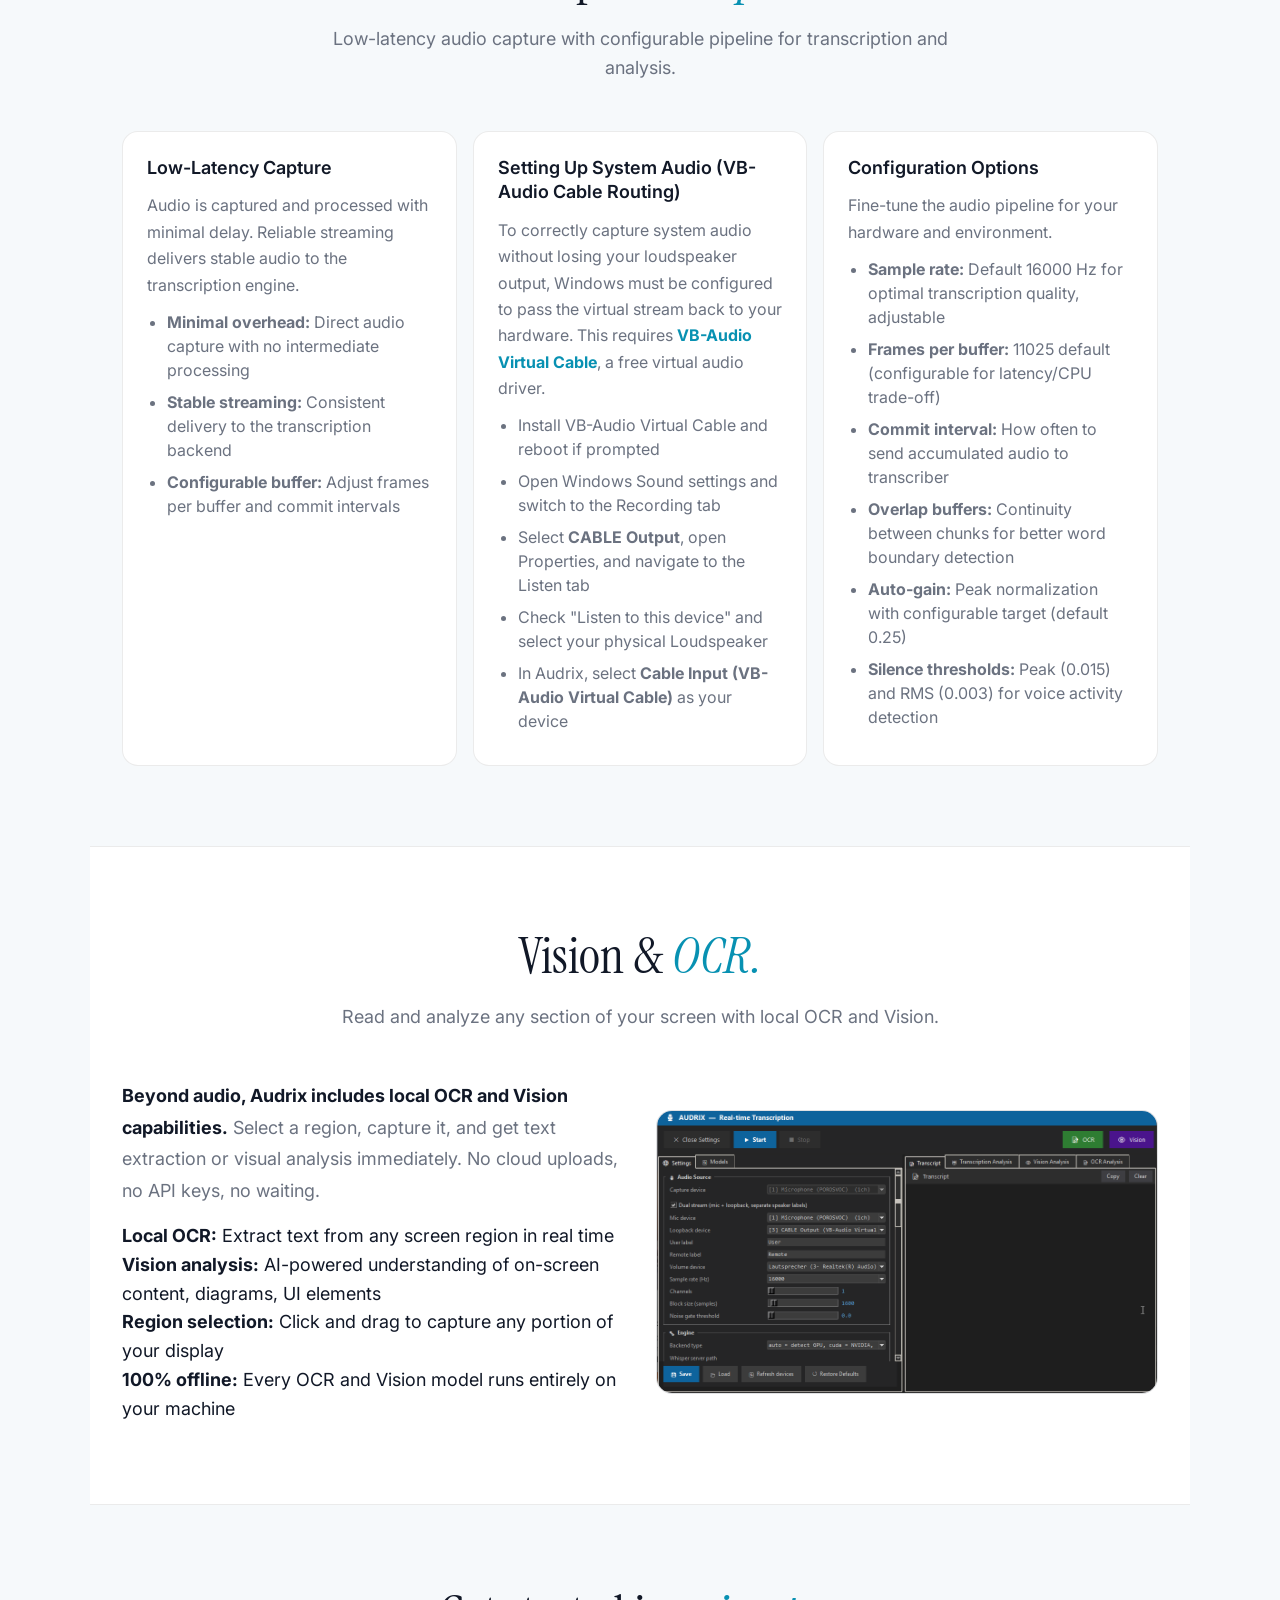
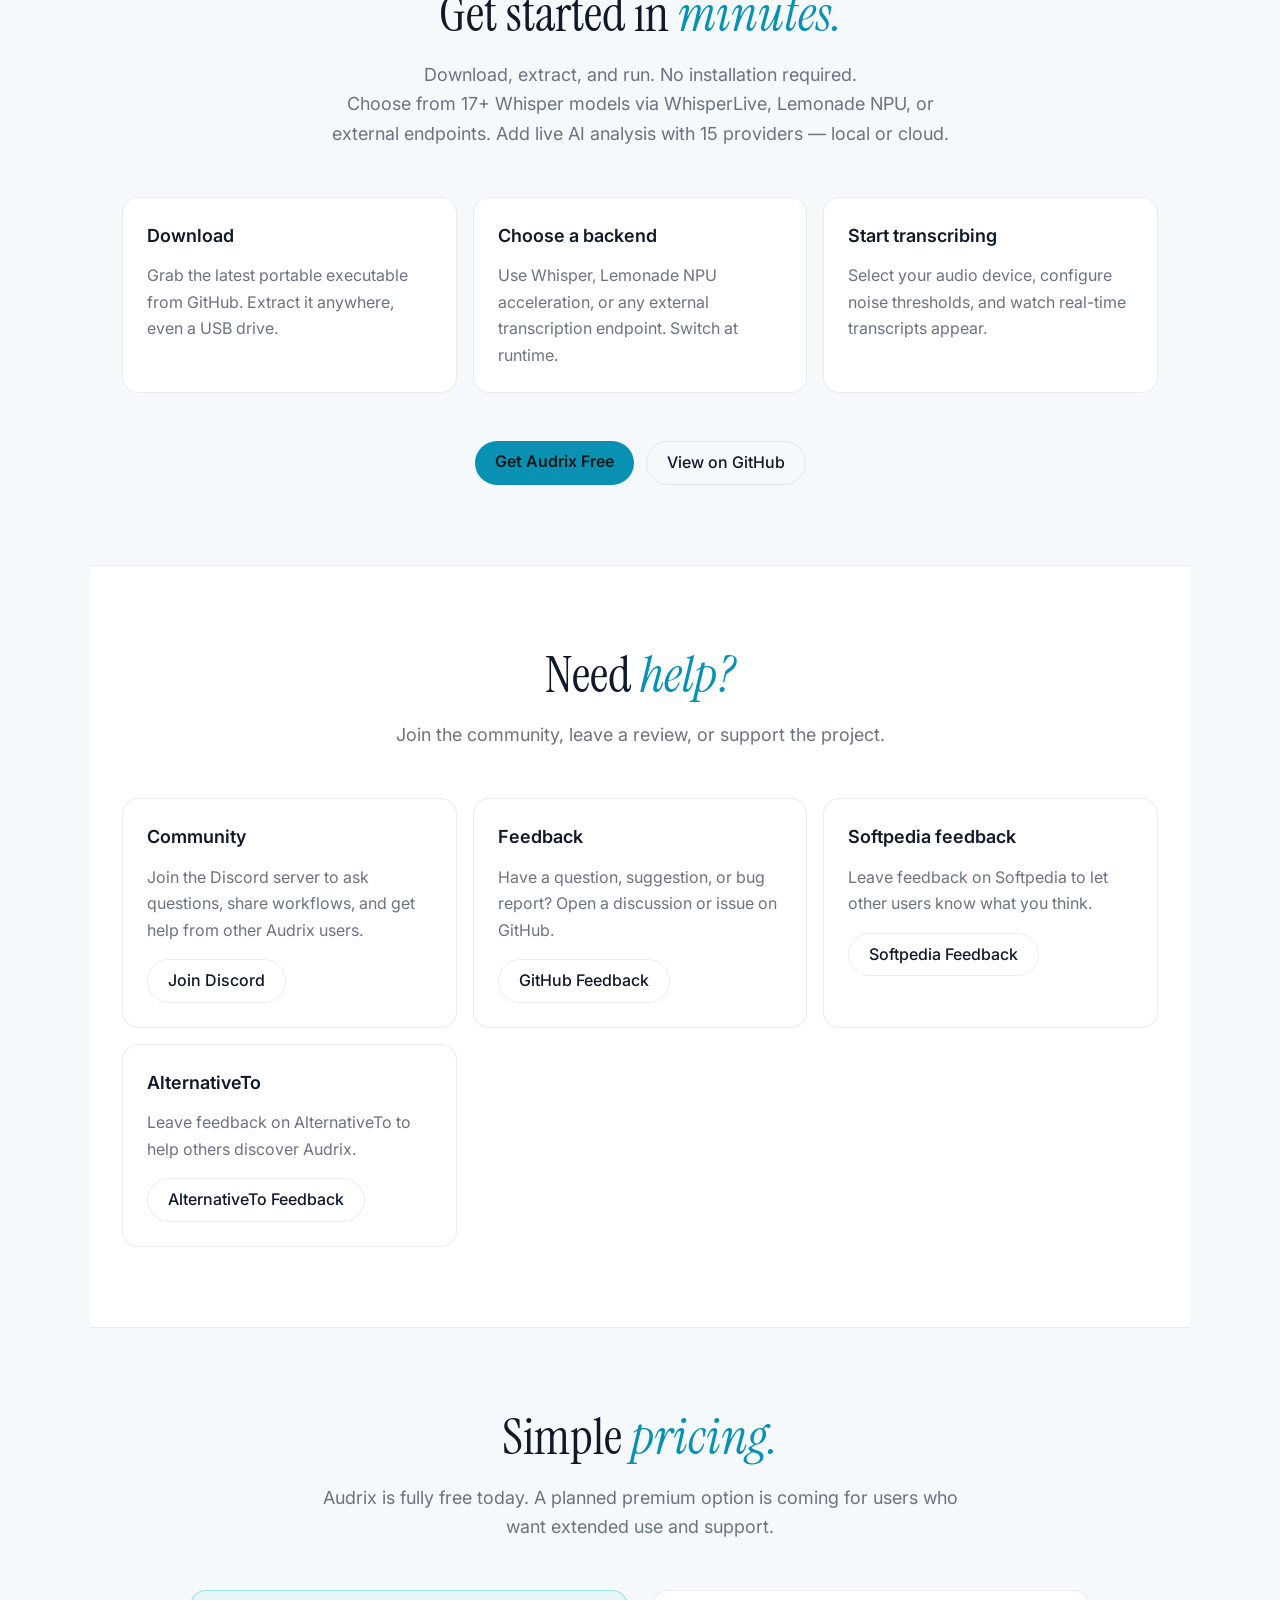
==== commit 3136f89a: "feat(docs): add custom prompt profile support for interview, research, and sales modes in transcript" ====
--- a/docs/index.html
+++ b/docs/index.html
@@ -1604,7 +1604,7 @@
         </svg>
       </div>
       <h3>100% Offline Transcription</h3>
-      <p>Transcription runs entirely on your machine. Your audio never leaves your device. Live AI analysis can use local providers or your preferred cloud service — your choice.</p>
+      <p>Transcription runs entirely on your machine. Your audio never leaves your device. Live AI analysis can use local providers or your preferred cloud service - your choice.</p>
     </div>
     <div class="feature-card">
       <div class="feature-icon">
@@ -1614,6 +1614,15 @@
       </div>
       <h3>Model Probing</h3>
       <p>One-click capability test for transcription backends. Know if a model handles accents, noisy audio, or long-form speech before you rely on it. The only reliable way to use a model at full capacity, because provider standards differ.</p>
+    </div>
+    <div class="feature-card">
+      <div class="feature-icon">
+        <svg viewBox="0 0 24 24" fill="none" stroke="currentColor" stroke-width="2">
+          <path d="M21 15a2 2 0 0 1-2 2H7l-4 4V5a2 2 0 0 1 2-2h14a2 2 0 0 1 2 2z"/>
+        </svg>
+      </div>
+      <h3>Custom Prompts</h3>
+      <p>Swap the AI's behavior for live transcript analysis, vision, and OCR by switching prompt profiles. Interviewer mode surfaces questions and answers. Researcher mode extracts topics and references. Sales mode highlights objections and next steps. Build your own roles or import presets — the same model adapts to the job.</p>
     </div>
     <div class="feature-card">
       <div class="feature-icon">
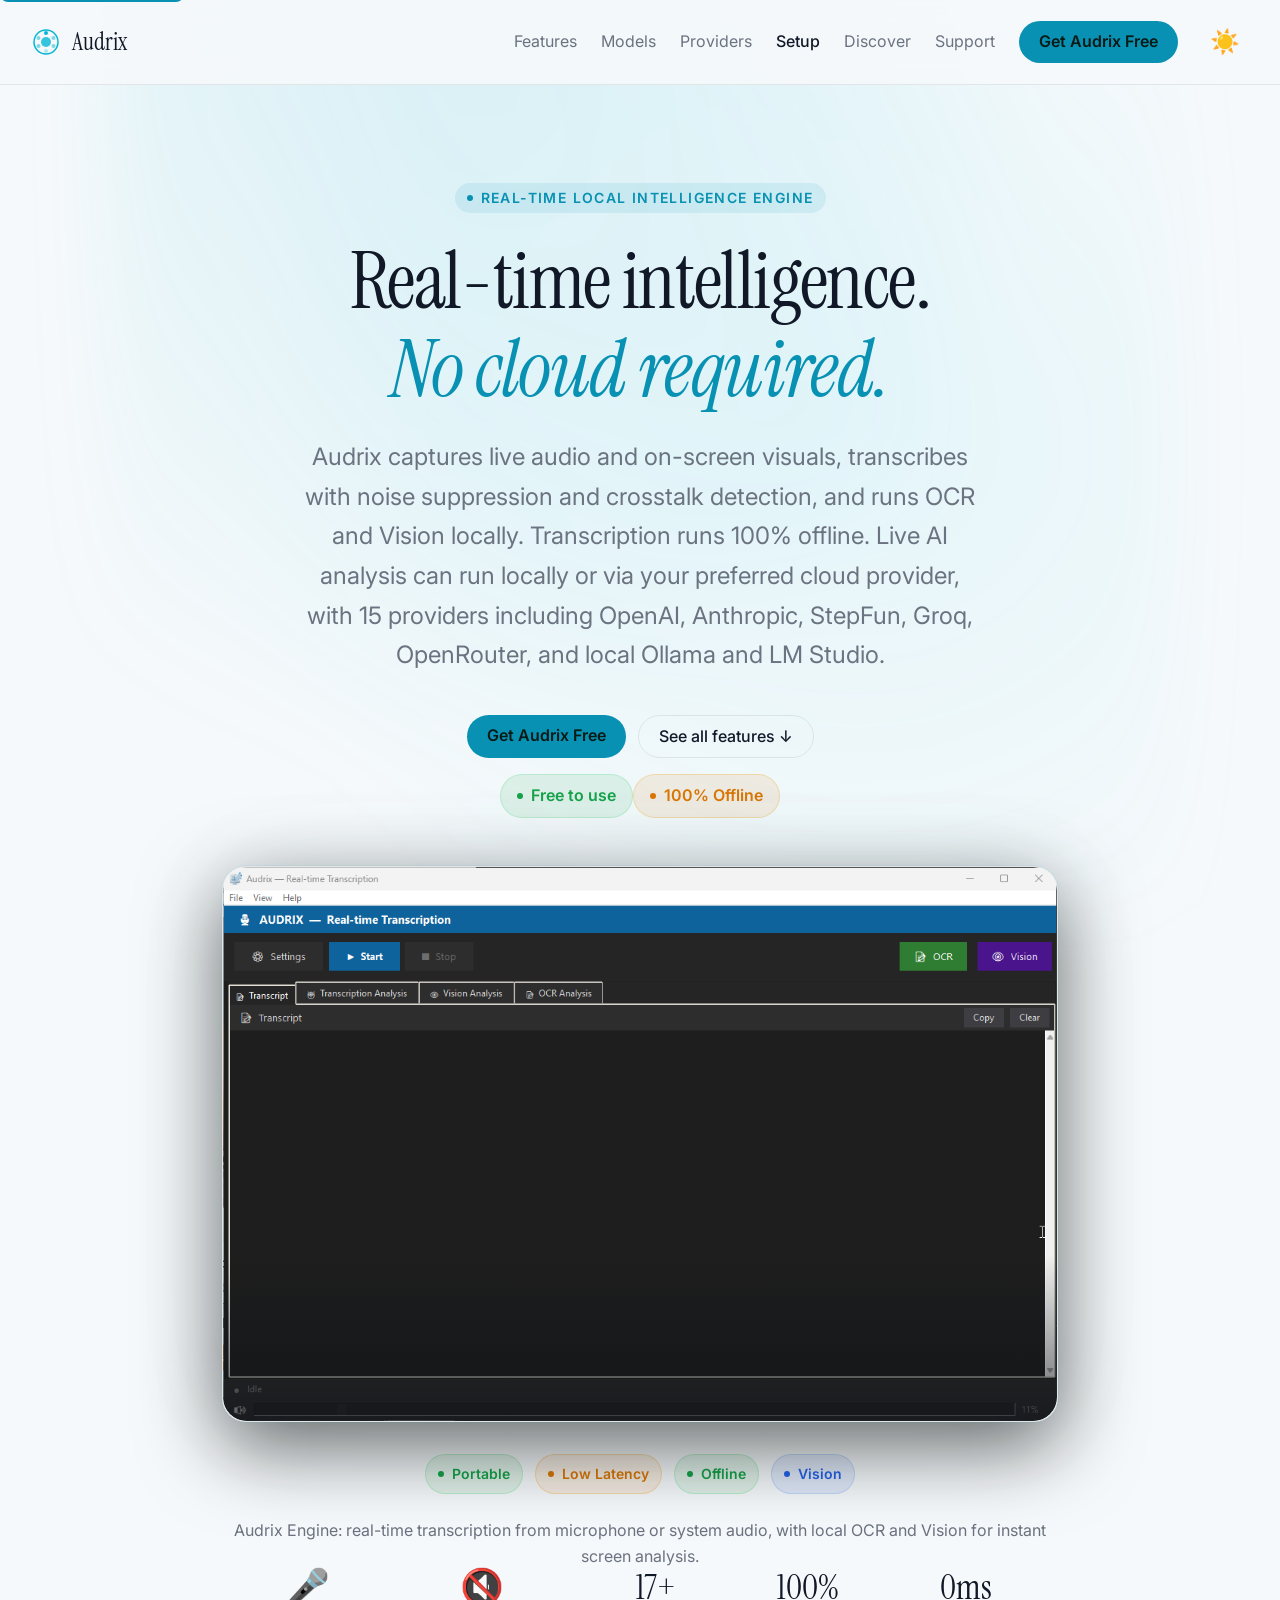
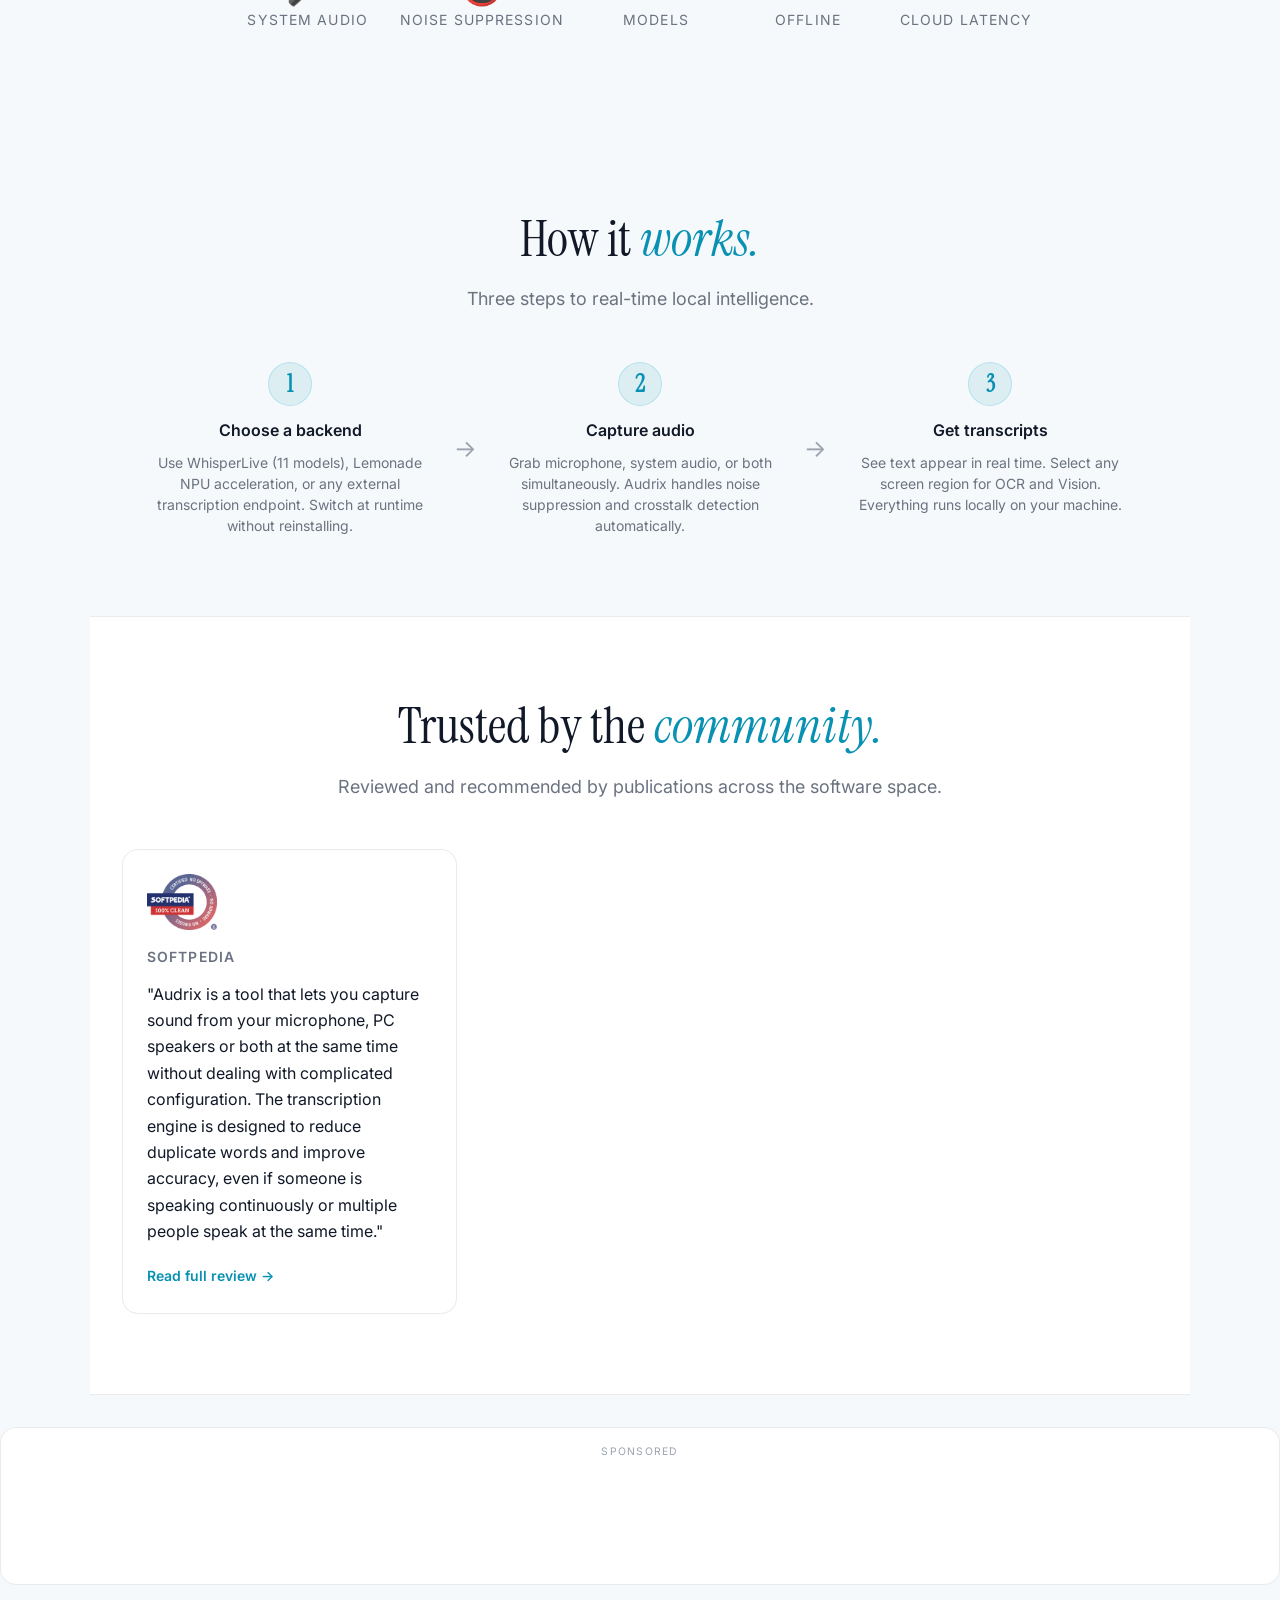
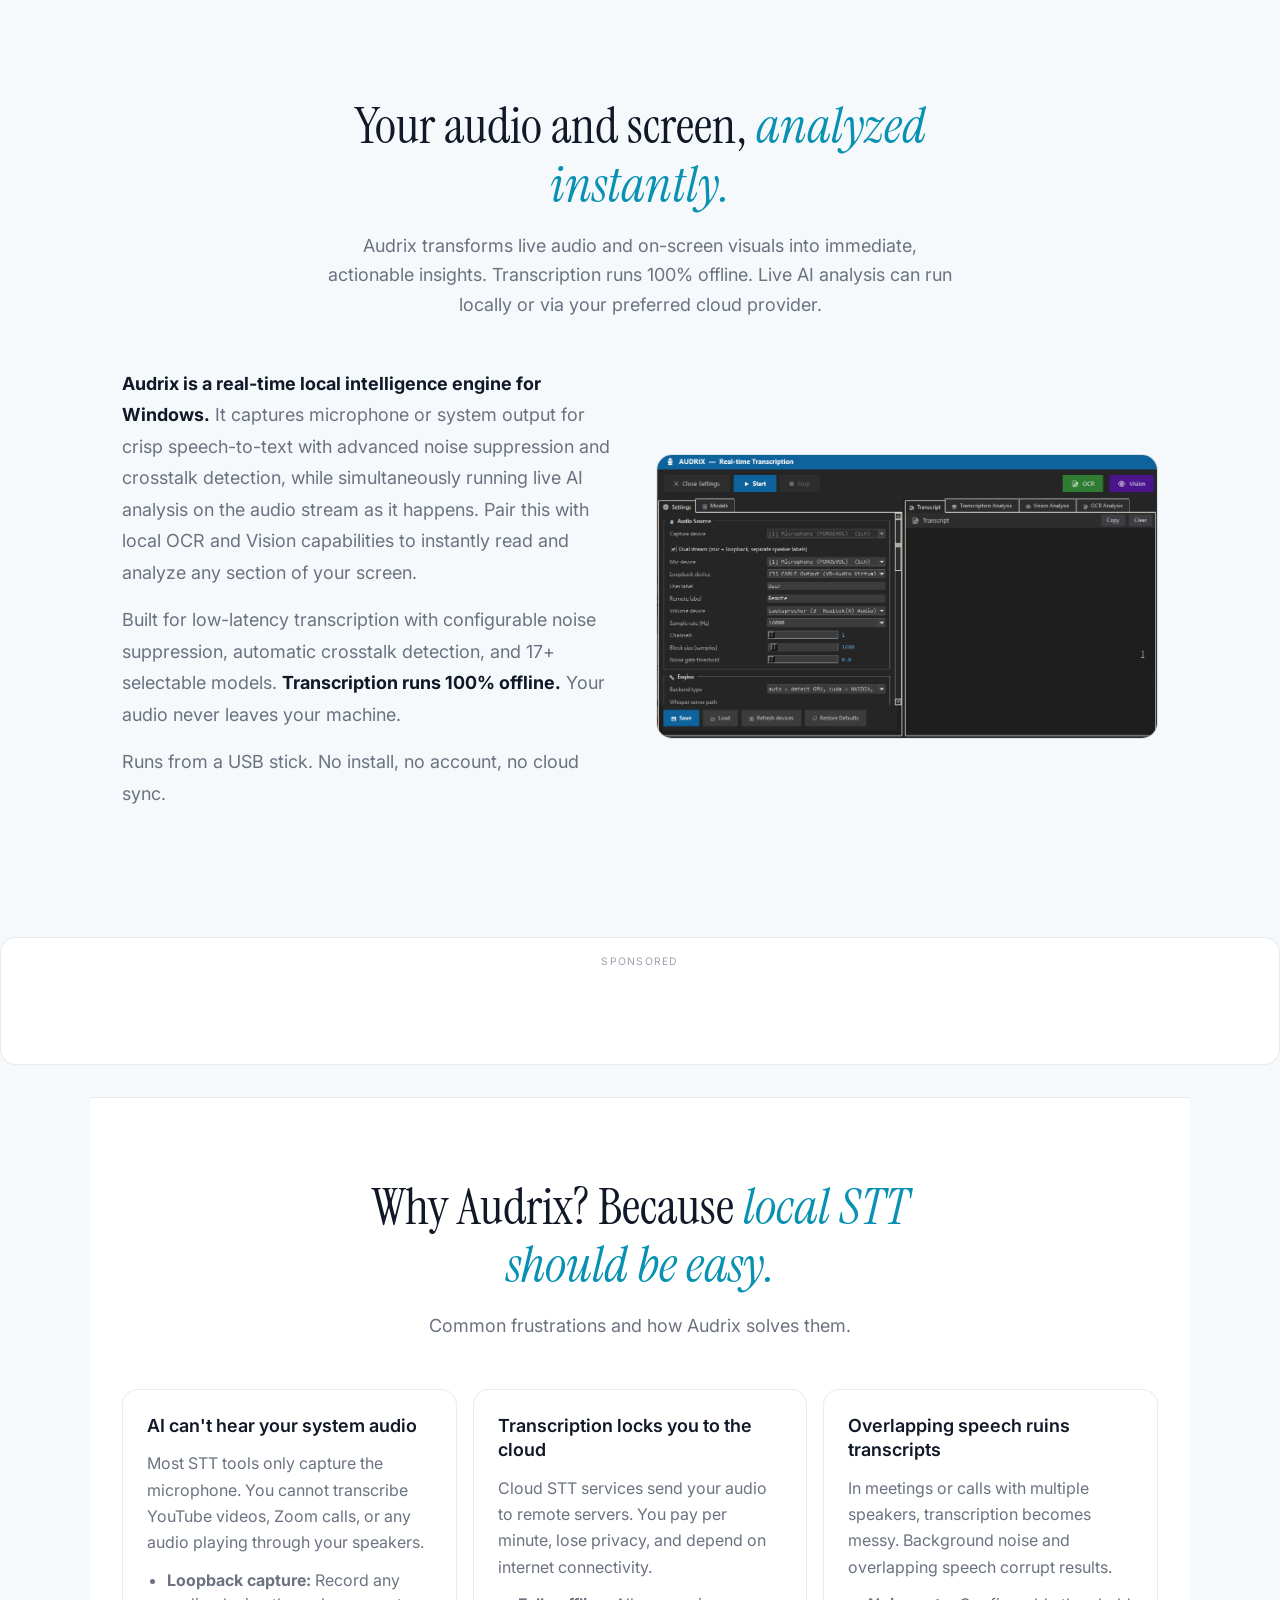
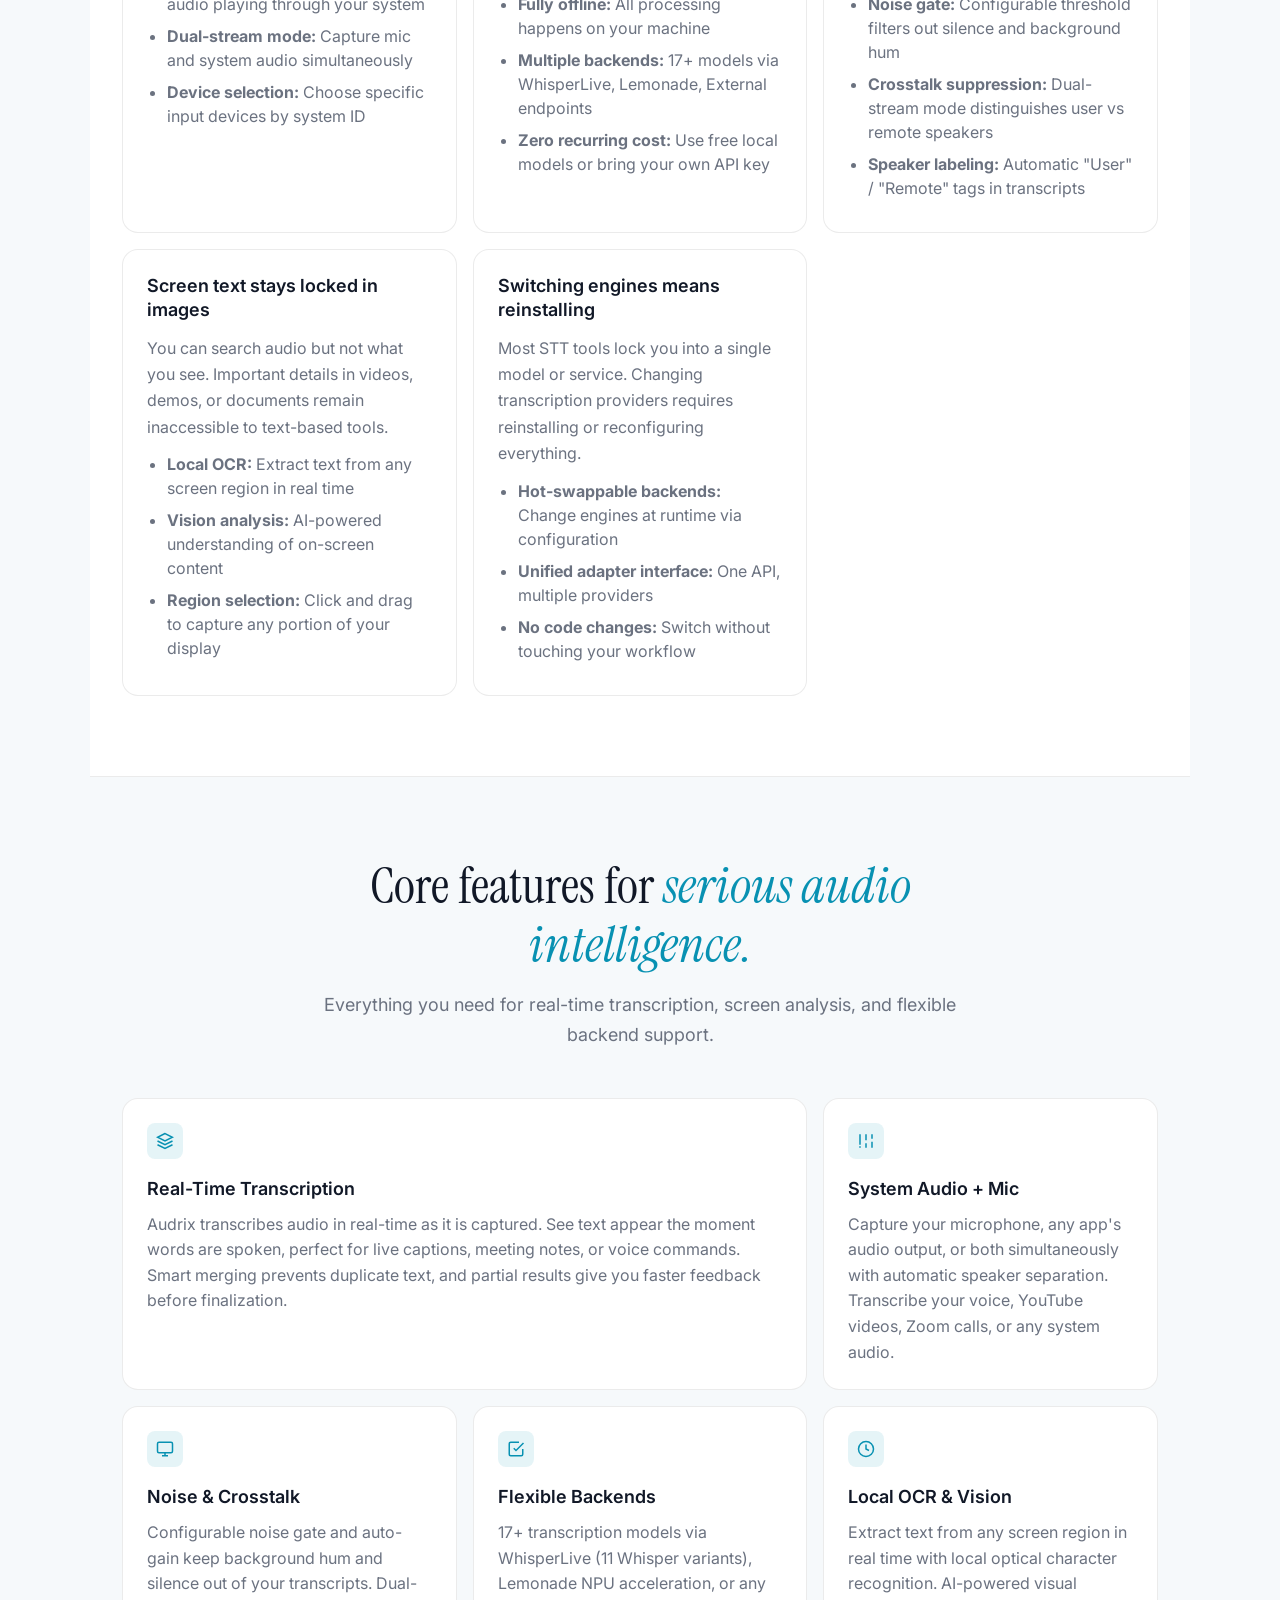
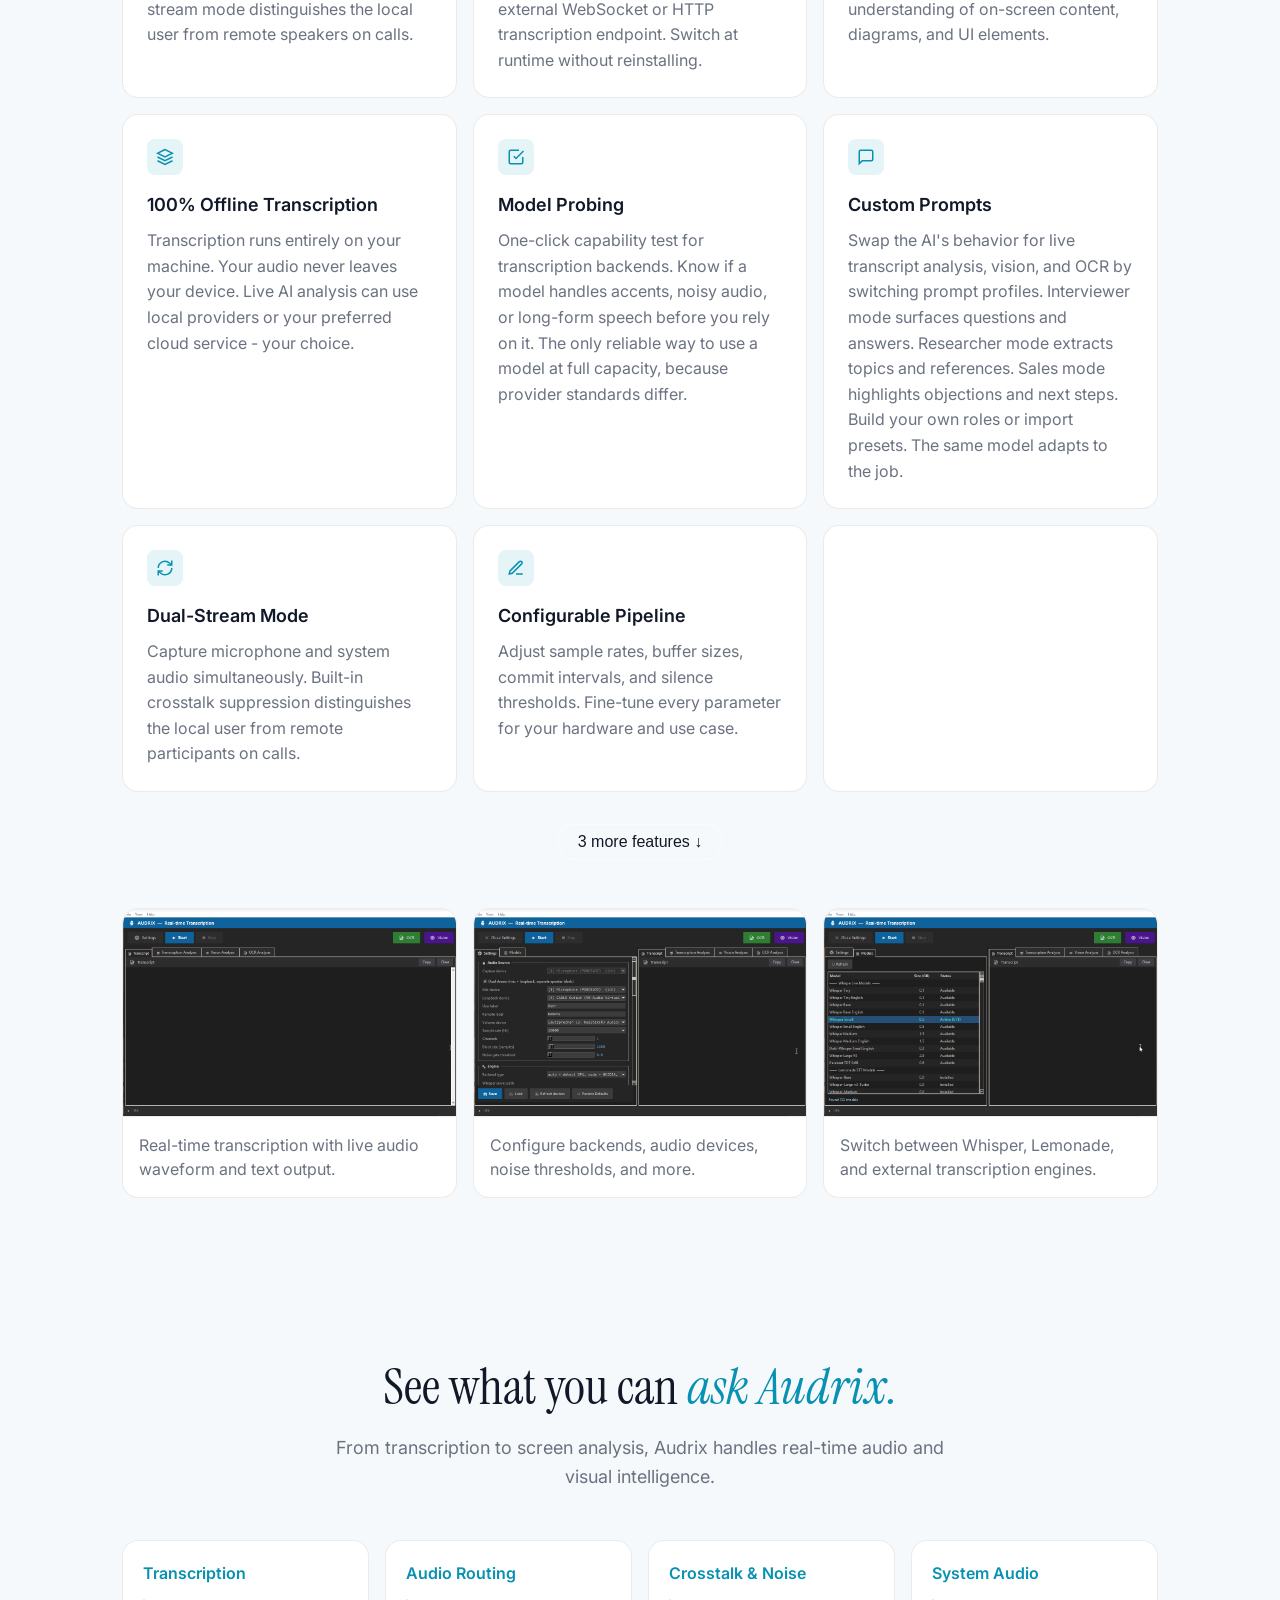
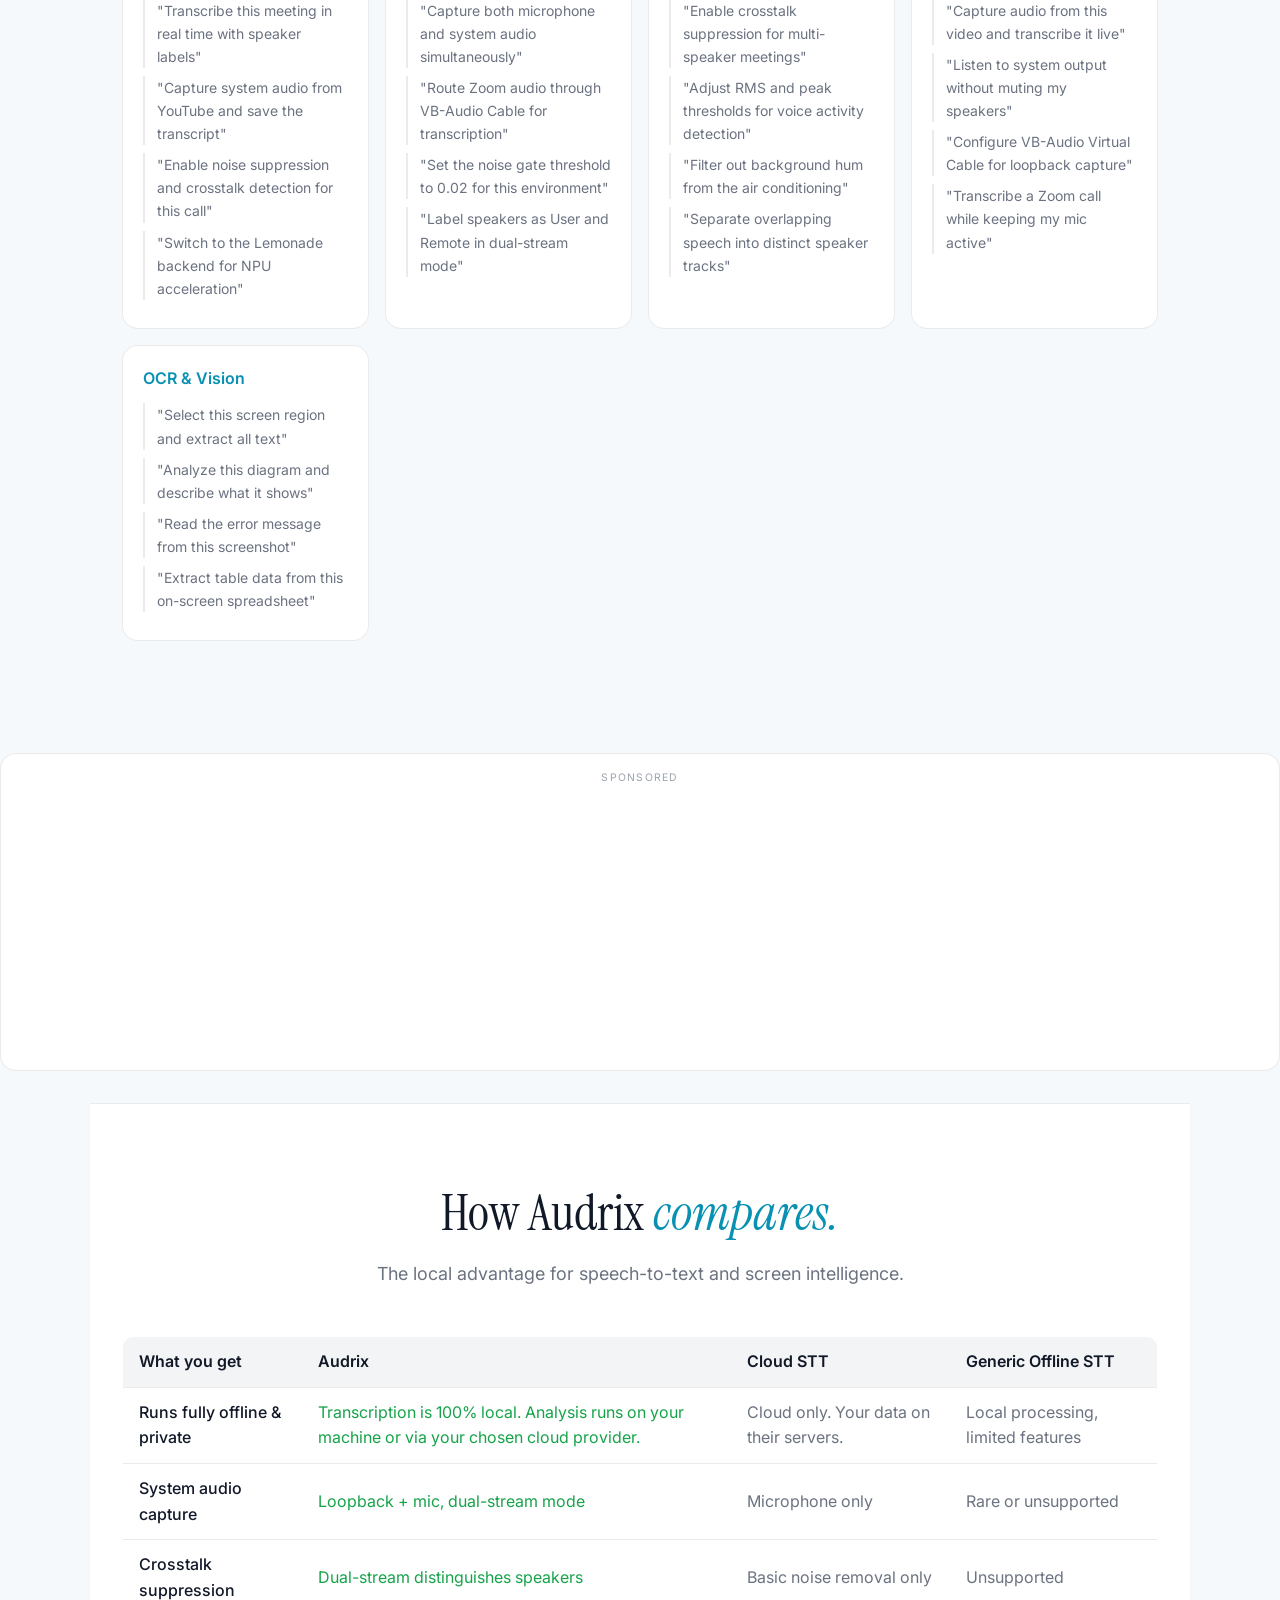
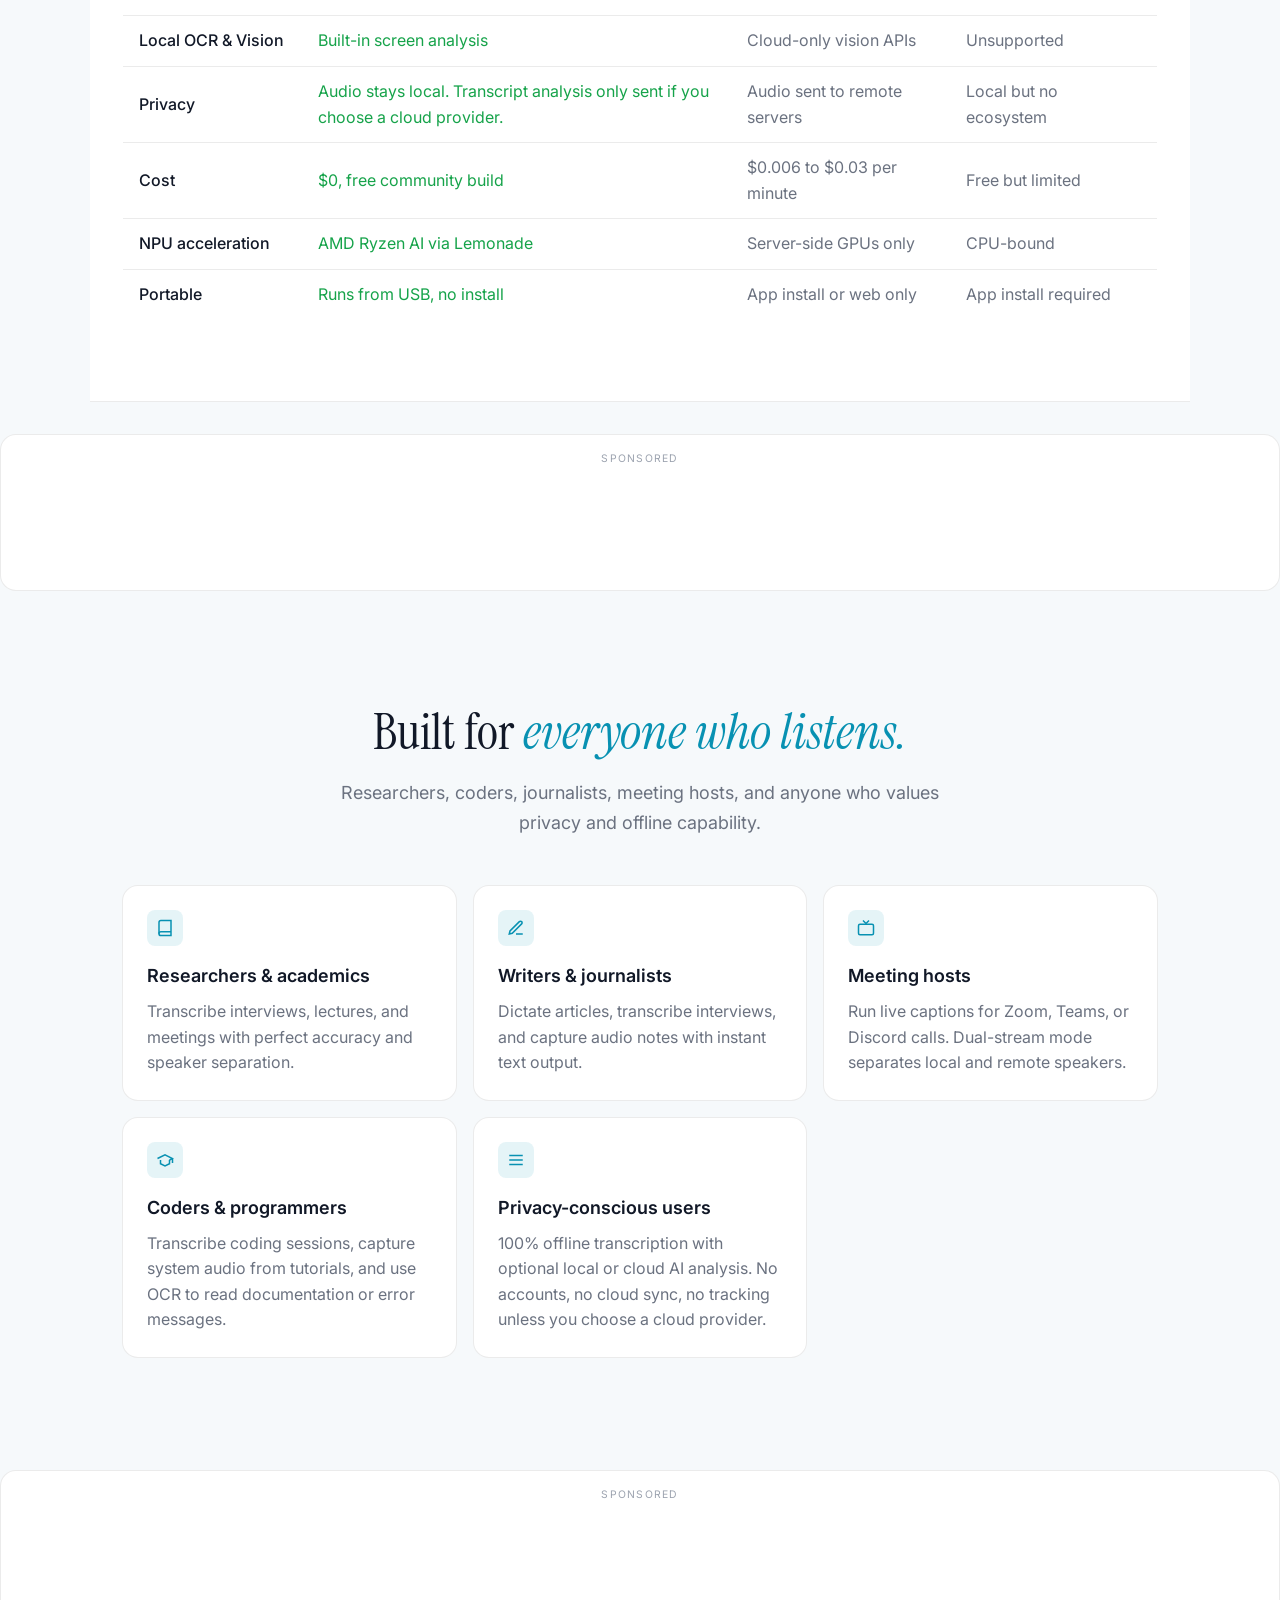
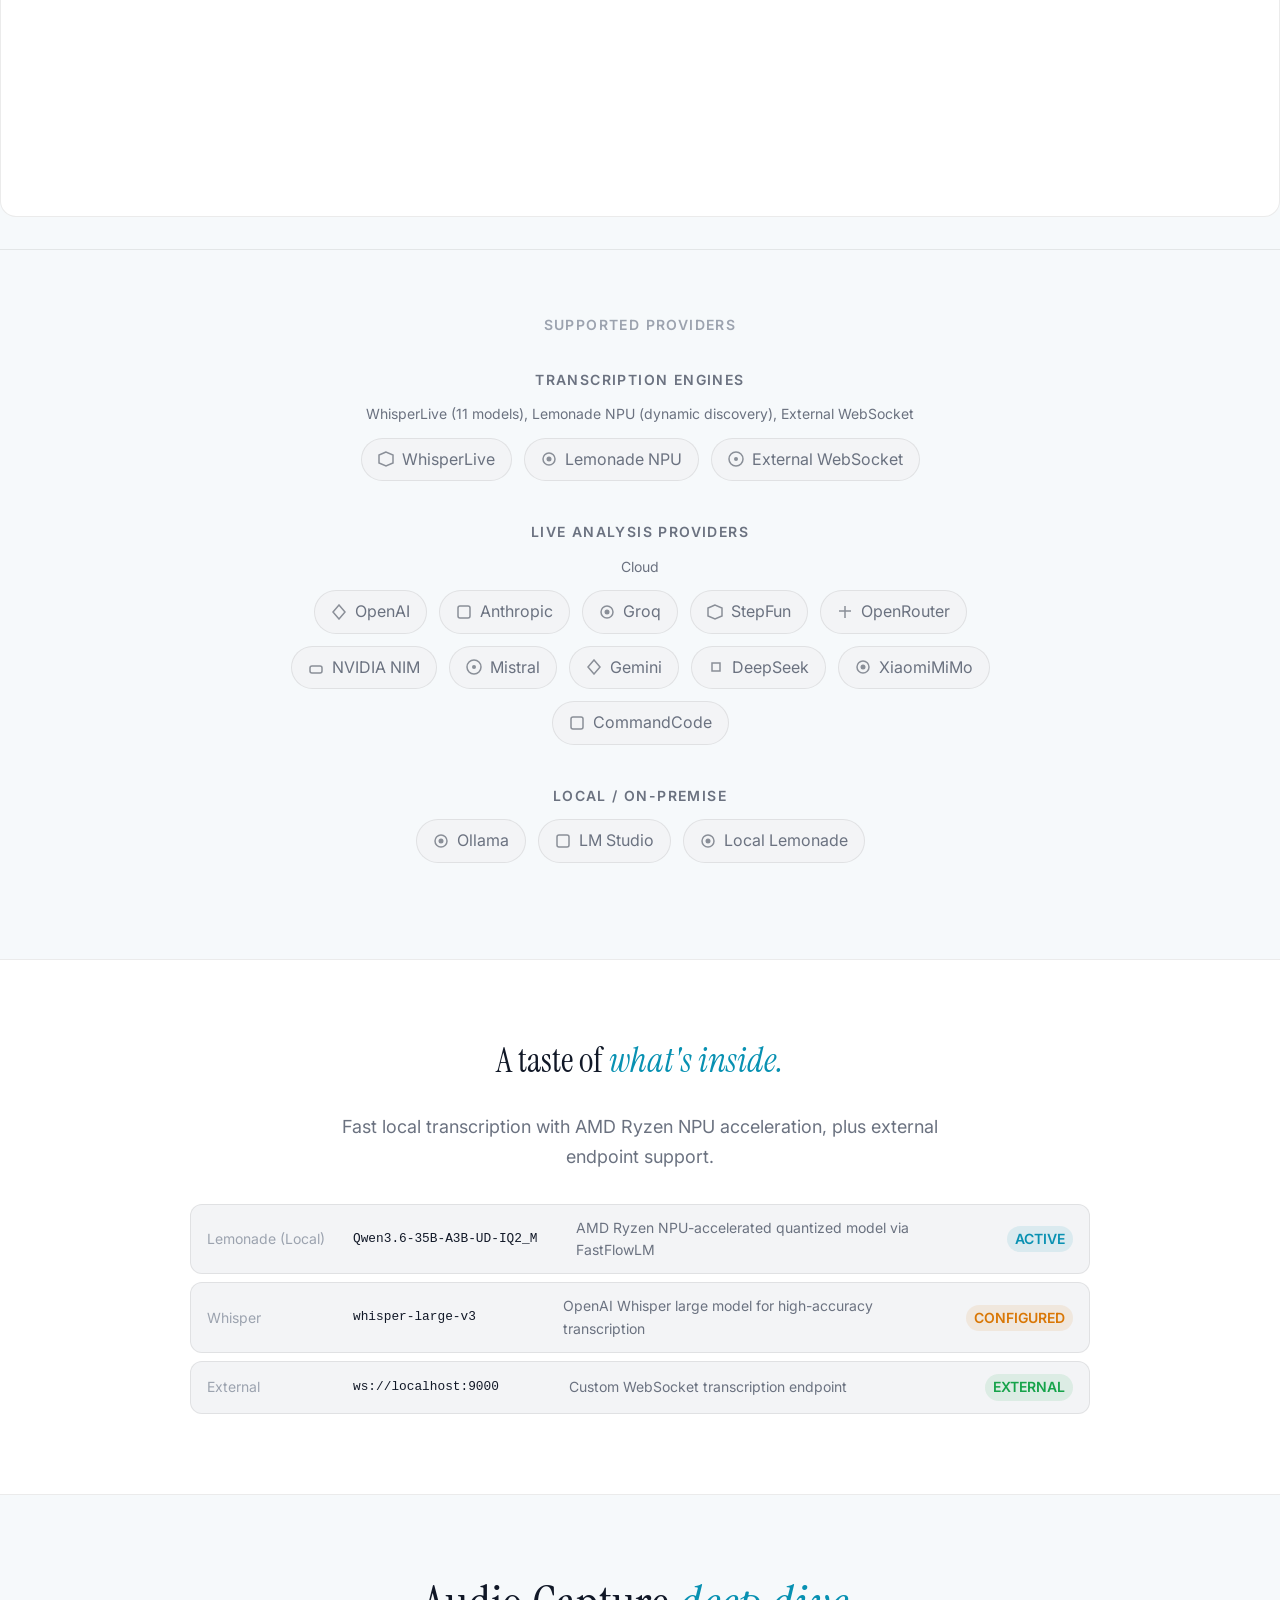
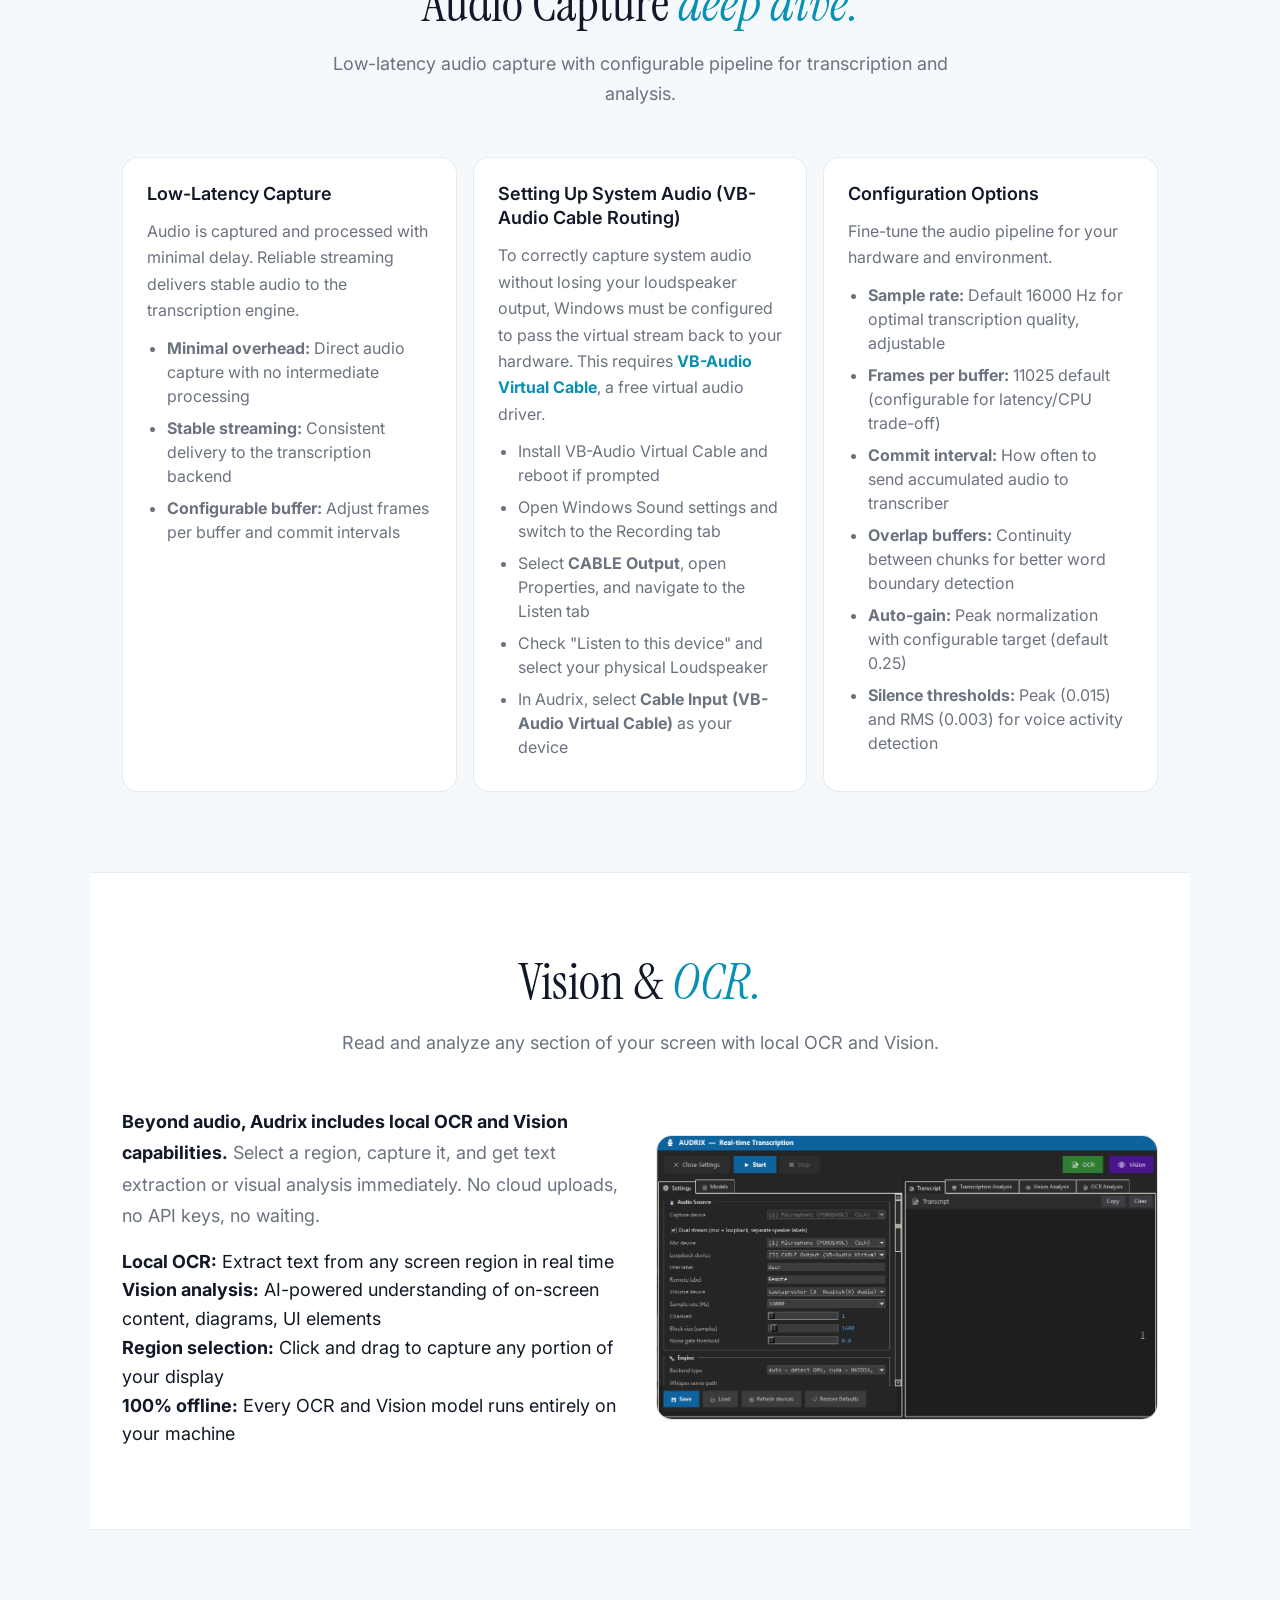
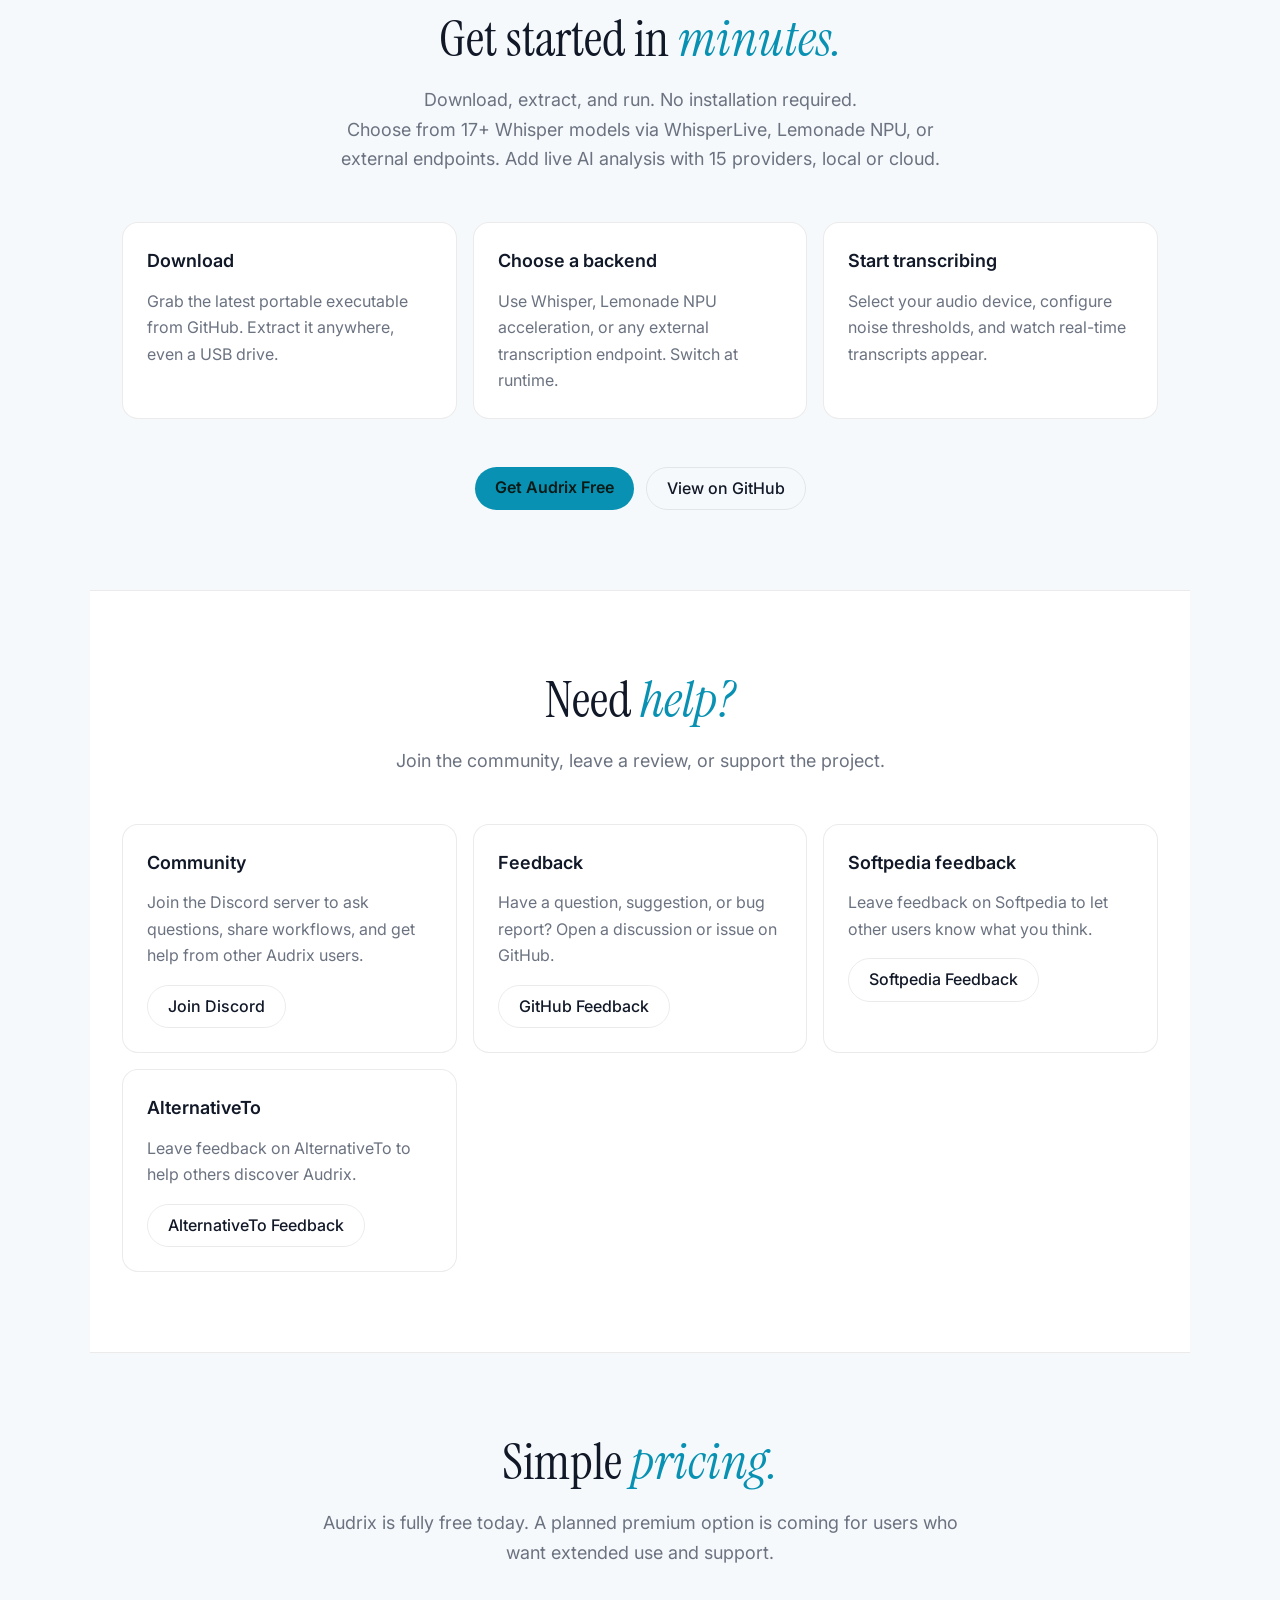
==== commit cbb261f4: "feat(docs): update description to include 15 AI providers and local Ollama/LM Studio support" ====
--- a/docs/index.html
+++ b/docs/index.html
@@ -19,14 +19,14 @@
      crossorigin="anonymous"></script>
 
 <title>Audrix - Real-Time Local Intelligence Engine</title>
-<meta name="description" content="Audrix is a real-time local intelligence engine for Windows. 17+ Whisper models for 100% offline speech-to-text, plus live transcript analysis with 15 AI providers — local Ollama, LM Studio, Lemonade, or cloud OpenAI, Anthropic, StepFun, Groq, and more.">
+<meta name="description" content="Audrix is a real-time local intelligence engine for Windows. 17+ Whisper models for 100% offline speech-to-text, plus live transcript analysis with 15 AI providers, including local Ollama, LM Studio, Lemonade, or cloud OpenAI, Anthropic, StepFun, Groq, and more.">
 <meta property="og:title" content="Audrix - Real-Time Local Intelligence Engine">
-<meta property="og:description" content="Real-time local intelligence on Windows. 17+ Whisper models for offline speech-to-text, plus live transcript analysis with 15 AI providers — local or cloud. Audio stays on your machine.">
+<meta property="og:description" content="Real-time local intelligence on Windows. 17+ Whisper models for offline speech-to-text, plus live transcript analysis with 15 AI providers, local or cloud. Audio stays on your machine.">
 <meta property="og:type" content="website">
 <meta property="og:url" content="https://tetramatrix.github.io/Audrix/">
 <meta name="twitter:card" content="summary_large_image">
 <meta name="twitter:title" content="Audrix - Real-Time Local Intelligence Engine">
-<meta name="twitter:description" content="Real-time local intelligence on Windows. 17+ Whisper models for offline speech-to-text, plus live transcript analysis with 15 AI providers — local or cloud. Audio stays on your machine.">
+<meta name="twitter:description" content="Real-time local intelligence on Windows. 17+ Whisper models for offline speech-to-text, plus live transcript analysis with 15 AI providers, local or cloud. Audio stays on your machine.">
 <link rel="icon" type="image/x-icon" href="assets/favicon.ico">
 <link rel="canonical" href="https://tetramatrix.github.io/Audrix/">
 <meta name="robots" content="index, follow">
@@ -52,7 +52,7 @@
     "https://www.softpedia.com/get/Office-tools/Audrix.shtml",
     "https://alternativeto.net/software/audrix"
   ],
-  "description": "17+ Whisper models for 100% offline speech-to-text, plus live transcript analysis with 15 AI providers — local Ollama, LM Studio, Lemonade, or cloud OpenAI, Anthropic, StepFun, Groq, and more. Audio stays on your machine."
+   "description": "17+ Whisper models for 100% offline speech-to-text, plus live transcript analysis with 15 AI providers, including local Ollama, LM Studio, Lemonade, or cloud OpenAI, Anthropic, StepFun, Groq, and more. Audio stays on your machine."
 }
 </script>
 <script type="application/ld+json">
@@ -1622,7 +1622,7 @@
         </svg>
       </div>
       <h3>Custom Prompts</h3>
-      <p>Swap the AI's behavior for live transcript analysis, vision, and OCR by switching prompt profiles. Interviewer mode surfaces questions and answers. Researcher mode extracts topics and references. Sales mode highlights objections and next steps. Build your own roles or import presets — the same model adapts to the job.</p>
+      <p>Swap the AI's behavior for live transcript analysis, vision, and OCR by switching prompt profiles. Interviewer mode surfaces questions and answers. Researcher mode extracts topics and references. Sales mode highlights objections and next steps. Build your own roles or import presets. The same model adapts to the job.</p>
     </div>
     <div class="feature-card">
       <div class="feature-icon">
@@ -1787,7 +1787,7 @@
       <tr><td>Crosstalk suppression</td><td class="win">Dual-stream distinguishes speakers</td><td>Basic noise removal only</td><td>Unsupported</td></tr>
       <tr><td>Local OCR &amp; Vision</td><td class="win">Built-in screen analysis</td><td>Cloud-only vision APIs</td><td>Unsupported</td></tr>
       <tr><td>Privacy</td><td class="win">Audio stays local. Transcript analysis only sent if you choose a cloud provider.</td><td>Audio sent to remote servers</td><td>Local but no ecosystem</td></tr>
-      <tr><td>Cost</td><td class="win">$0 — free community build</td><td>$0.006–$0.03 per minute</td><td>Free but limited</td></tr>
+      <tr><td>Cost</td><td class="win">$0, free community build</td><td>$0.006 to $0.03 per minute</td><td>Free but limited</td></tr>
       <tr><td>NPU acceleration</td><td class="win">AMD Ryzen AI via Lemonade</td><td>Server-side GPUs only</td><td>CPU-bound</td></tr>
       <tr><td>Portable</td><td class="win">Runs from USB, no install</td><td>App install or web only</td><td>App install required</td></tr>
     </tbody>
@@ -2033,7 +2033,7 @@
   <div class="section-header">
     <h2 id="setup-h2">Get started in <em>minutes.</em></h2>
     <p>Download, extract, and run. No installation required.</p>
-  <p>Choose from 17+ Whisper models via WhisperLive, Lemonade NPU, or external endpoints. Add live AI analysis with 15 providers — local or cloud.</p>
+   <p>Choose from 17+ Whisper models via WhisperLive, Lemonade NPU, or external endpoints. Add live AI analysis with 15 providers, local or cloud.</p>
   </div>
   <div class="setup-grid">
     <div class="setup-card">
@@ -2109,7 +2109,7 @@
       <h3 class="pricing-name">Studio &amp; Enterprise</h3>
       <div class="pricing-price">Coming soon</div>
       <p class="pricing-desc">Optional paid tiers for extended session duration, priority support, and commercial licensing. All current features remain available in the free tier.</p>
-      <p class="pricing-note">Not yet available — join Discord for updates.</p>
+      <p class="pricing-note">Not yet available, join Discord for updates.</p>
       <a href="https://discord.gg/4QkQSfSATF" target="_blank" rel="noopener" class="btn-outline pricing-cta">Join Discord for updates</a>
     </div>
   </div>
